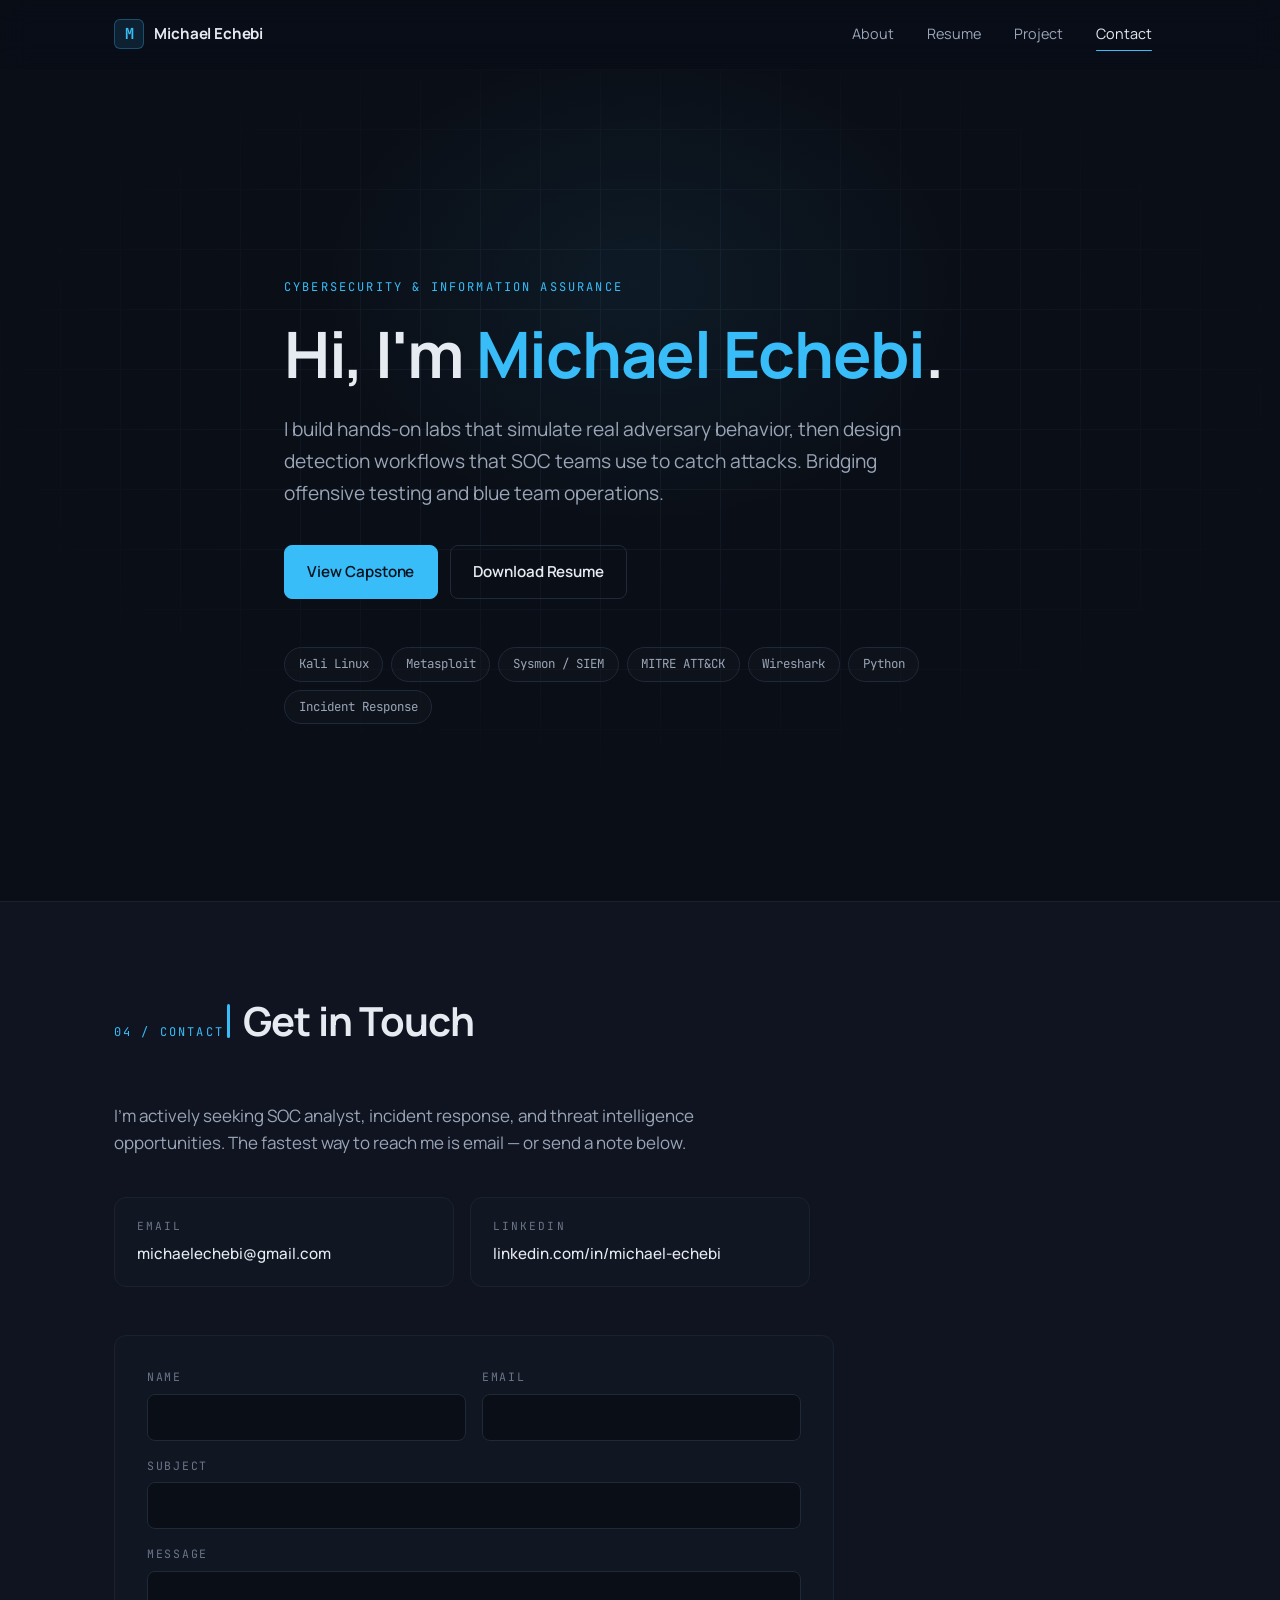
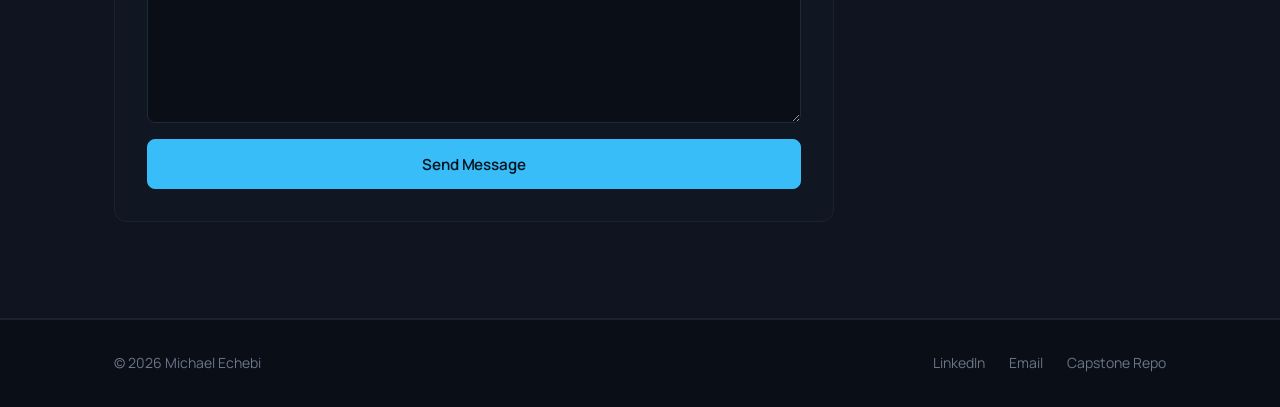
==== index.html @ 51f9f0ce "Update index.html" ====
<!DOCTYPE html>
<html lang="en">
<head>
  <meta charset="UTF-8" />
  <meta name="viewport" content="width=device-width, initial-scale=1.0" />
  <meta name="description" content="Michael Echebi — Cybersecurity & Information Assurance student focused on threat detection, digital forensics, and incident response." />
  <meta name="author" content="Michael Echebi" />
  <title>Michael Echebi — Cybersecurity & Information Assurance</title>

  <link rel="preconnect" href="https://fonts.googleapis.com" />
  <link rel="preconnect" href="https://fonts.gstatic.com" crossorigin />
  <link href="https://fonts.googleapis.com/css2?family=Manrope:wght@300;400;500;600;700;800&family=JetBrains+Mono:wght@400;500&display=swap" rel="stylesheet" />

  <link rel="stylesheet" href="css/styles.css" />
  <link rel="icon" type="image/svg+xml" href="data:image/svg+xml,%3Csvg xmlns='http://www.w3.org/2000/svg' viewBox='0 0 100 100'%3E%3Crect width='100' height='100' rx='20' fill='%230b0f17'/%3E%3Ctext x='50' y='66' font-family='monospace' font-size='44' font-weight='700' text-anchor='middle' fill='%2338bdf8'%3EM%3C/text%3E%3C/svg%3E" />
</head>
<body>

  <header class="nav" id="nav">
    <div class="container nav__inner">
      <a href="#hero" class="nav__brand">
        <span class="nav__brand-mark">M</span>
        <span class="nav__brand-text">Michael Echebi</span>
      </a>
      <nav class="nav__links" aria-label="Primary">
        <a href="#about">About</a>
        <a href="#resume">Resume</a>
        <a href="#projects">Project</a>
        <a href="#contact">Contact</a>
      </nav>
      <button class="nav__toggle" aria-label="Toggle navigation" aria-expanded="false">
        <span></span><span></span><span></span>
      </button>
    </div>
  </header>

  <main>

    <section id="hero" class="hero">
      <div class="container hero__inner">
        <p class="eyebrow">Cybersecurity &amp; Information Assurance</p>
        <h1 class="hero__title">Hi, I'm <span class="accent">Michael Echebi</span>.</h1>
        <p class="hero__tagline">
          I build hands-on labs that simulate real adversary behavior, then design detection workflows 
          that SOC teams use to catch attacks. Bridging offensive testing and blue team operations.
        </p>
        <div class="hero__cta">
          <a href="#projects" class="btn btn--primary">View Capstone</a>
          <a href="assets/Michael_Echebi_Resume.pdf" class="btn btn--ghost" download>
            Download Resume
          </a>
        </div>

        <ul class="hero__chips" aria-label="Core skills">
          <li>Kali Linux</li>
          <li>Metasploit</li>
          <li>Sysmon / SIEM</li>
          <li>MITRE ATT&amp;CK</li>
          <li>Wireshark</li>
          <li>Python</li>
          <li>Incident Response</li>
        </ul>
      </div>
    </section>

    <!-- ALL OTHER SECTIONS ABOVE CONTACT ARE UNCHANGED -->

    <section id="contact" class="section section--alt">
      <div class="container">
        <div class="section__heading">
          <span class="section__label">04 / Contact</span>
          <h2>Get in Touch</h2>
        </div>

        <p class="contact__lede">
          I'm actively seeking SOC analyst, incident response, and threat intelligence opportunities.
          The fastest way to reach me is email — or send a note below.
        </p>

        <div class="contact__channels">
          <a class="contact-card" href="mailto:michaelechebi@gmail.com">
            <span class="contact-card__label">Email</span>
            <span class="contact-card__value">michaelechebi@gmail.com</span>
          </a>
          <a class="contact-card" href="https://www.linkedin.com/in/michael-echebi/" target="_blank" rel="noopener">
            <span class="contact-card__label">LinkedIn</span>
            <span class="contact-card__value">linkedin.com/in/michael-echebi</span>
          </a>
        </div>

        <form
          class="contact-form"
          name="contact"
          method="POST"
          data-netlify="true"
          netlify-honeypot="bot-field"
          action="/?submitted=true"
          onsubmit="return handleFormSubmit(event)"
        >
          <input type="hidden" name="form-name" value="contact" />
          <p class="hidden">
            <label>Don't fill this out: <input name="bot-field" /></label>
          </p>

          <div class="contact-form__row">
            <label>
              <span>Name</span>
              <input type="text" name="name" required autocomplete="name" />
            </label>
            <label>
              <span>Email</span>
              <input type="email" name="email" required autocomplete="email" />
            </label>
          </div>
          <label>
            <span>Subject</span>
            <input type="text" name="subject" required />
          </label>
          <label>
            <span>Message</span>
            <textarea name="message" rows="6" required></textarea>
          </label>
          <button type="submit" class="btn btn--primary btn--full">Send Message</button>
          <p class="contact-form__note" id="form-status" hidden>
            Thanks — your message was sent. I'll get back to you shortly.
          </p>
        </form>
      </div>
    </section>

  </main>

  <footer class="footer">
    <div class="container footer__inner">
      <span>© <span id="year"></span> Michael Echebi</span>
      <span class="footer__links">
        <a href="https://www.linkedin.com/in/michael-echebi/" target="_blank" rel="noopener">LinkedIn</a>
        <a href="mailto:michaelechebi@gmail.com">Email</a>
        <a href="https://github.com/mechebi0/kali-windows-attack-simulation" target="_blank" rel="noopener">Capstone Repo</a>
      </span>
    </div>
  </footer>

  <script src="js/main.js"></script>
</body>
</html>
---- css/styles.css ----
/* ====================================================
   Michael Echebi — Portfolio
   Clean, minimalist, cyber-blue accent
   ==================================================== */

/* ----- Reset & tokens ----- */
*,
*::before,
*::after { box-sizing: border-box; }

:root {
  /* color palette */
  --bg:           #0a0e16;
  --bg-elev:     #111623;
  --bg-soft:     #0f1420;
  --line:        #1f2937;
  --line-soft:   #1a2231;

  --text:        #e6ebf2;
  --text-muted:  #9aa6b8;
  --text-faint:  #6b7689;

  --accent:      #38bdf8;
  --accent-soft: rgba(56, 189, 248, 0.12);
  --accent-line: rgba(56, 189, 248, 0.3);

  /* type */
  --font-sans: 'Manrope', system-ui, -apple-system, sans-serif;
  --font-mono: 'JetBrains Mono', ui-monospace, monospace;

  /* sizing */
  --container: 1100px;
  --radius:    12px;
  --radius-sm: 8px;

  /* timing */
  --ease: cubic-bezier(0.22, 0.61, 0.36, 1);
}

html { scroll-behavior: smooth; -webkit-text-size-adjust: 100%; }
html, body { margin: 0; padding: 0; }

body {
  font-family: var(--font-sans);
  background: var(--bg);
  color: var(--text);
  line-height: 1.6;
  -webkit-font-smoothing: antialiased;
  font-feature-settings: "ss01", "cv11";
}

img { max-width: 100%; display: block; }
a { color: inherit; text-decoration: none; }
button { font-family: inherit; cursor: pointer; }

.container {
  width: 100%;
  max-width: var(--container);
  margin: 0 auto;
  padding: 0 1.5rem;
}

/* ----- Typography ----- */
h1, h2, h3, h4 {
  font-weight: 700;
  letter-spacing: -0.02em;
  line-height: 1.15;
  margin: 0;
}
h1 { font-size: clamp(2.5rem, 6vw, 4rem); }
h2 { font-size: clamp(1.85rem, 3.5vw, 2.5rem); }
h3 { font-size: 1.25rem; }
h4 { font-size: 1.0625rem; letter-spacing: -0.01em; }

p { margin: 0 0 1rem; }
strong { color: var(--text); font-weight: 600; }
.muted { color: var(--text-muted); font-weight: 400; }
.accent { color: var(--accent); }
code {
  font-family: var(--font-mono);
  font-size: 0.875em;
  background: var(--bg-elev);
  border: 1px solid var(--line-soft);
  padding: 0.1em 0.4em;
  border-radius: 4px;
  color: var(--accent);
}

.eyebrow {
  font-family: var(--font-mono);
  font-size: 0.75rem;
  letter-spacing: 0.18em;
  text-transform: uppercase;
  color: var(--accent);
  margin: 0 0 1.25rem;
}

/* ----- Buttons ----- */
.btn {
  display: inline-flex;
  align-items: center;
  justify-content: center;
  gap: 0.5rem;
  padding: 0.85rem 1.4rem;
  border-radius: var(--radius-sm);
  font-weight: 600;
  font-size: 0.95rem;
  letter-spacing: -0.005em;
  border: 1px solid transparent;
  transition: all 0.18s var(--ease);
  white-space: nowrap;
}
.btn--primary {
  background: var(--accent);
  color: #04131e;
  border-color: var(--accent);
}
.btn--primary:hover {
  background: #7dd3fc;
  border-color: #7dd3fc;
  transform: translateY(-1px);
}
.btn--ghost {
  background: transparent;
  color: var(--text);
  border-color: var(--line);
}
.btn--ghost:hover {
  border-color: var(--accent);
  color: var(--accent);
}
.btn--full { width: 100%; }

/* ====================================================
   NAV
   ==================================================== */
.nav {
  position: sticky;
  top: 0;
  z-index: 100;
  background: rgba(10, 14, 22, 0.78);
  backdrop-filter: saturate(180%) blur(14px);
  -webkit-backdrop-filter: saturate(180%) blur(14px);
  border-bottom: 1px solid transparent;
  transition: border-color 0.25s var(--ease), background 0.25s var(--ease);
}
.nav.is-scrolled {
  border-bottom-color: var(--line-soft);
  background: rgba(10, 14, 22, 0.92);
}
.nav__inner {
  display: flex;
  align-items: center;
  justify-content: space-between;
  height: 68px;
}
.nav__brand {
  display: flex;
  align-items: center;
  gap: 0.65rem;
  font-weight: 700;
  letter-spacing: -0.01em;
}
.nav__brand-mark {
  display: inline-grid;
  place-items: center;
  width: 30px;
  height: 30px;
  border-radius: 6px;
  background: var(--accent-soft);
  color: var(--accent);
  font-family: var(--font-mono);
  font-weight: 700;
  font-size: 0.95rem;
  border: 1px solid var(--accent-line);
}
.nav__brand-text { font-size: 0.95rem; }

.nav__links {
  display: flex;
  align-items: center;
  gap: 0.25rem;
}
.nav__links a {
  position: relative;
  padding: 0.6rem 0.9rem;
  font-size: 0.9rem;
  color: var(--text-muted);
  transition: color 0.18s var(--ease);
}
.nav__links a:hover,
.nav__links a.is-active { color: var(--text); }
.nav__links a.is-active::after {
  content: '';
  position: absolute;
  left: 0.9rem;
  right: 0.9rem;
  bottom: 4px;
  height: 1.5px;
  background: var(--accent);
  border-radius: 2px;
}

.nav__toggle {
  display: none;
  background: transparent;
  border: 1px solid var(--line);
  border-radius: 6px;
  width: 38px;
  height: 38px;
  padding: 0;
  position: relative;
}
.nav__toggle span {
  position: absolute;
  left: 9px;
  right: 9px;
  height: 1.5px;
  background: var(--text);
  transition: transform 0.2s var(--ease), opacity 0.2s var(--ease);
}
.nav__toggle span:nth-child(1) { top: 12px; }
.nav__toggle span:nth-child(2) { top: 18px; }
.nav__toggle span:nth-child(3) { top: 24px; }
.nav__toggle[aria-expanded="true"] span:nth-child(1) { transform: translateY(6px) rotate(45deg); }
.nav__toggle[aria-expanded="true"] span:nth-child(2) { opacity: 0; }
.nav__toggle[aria-expanded="true"] span:nth-child(3) { transform: translateY(-6px) rotate(-45deg); }

/* ====================================================
   HERO
   ==================================================== */
.hero {
  position: relative;
  min-height: calc(100vh - 68px);
  display: flex;
  align-items: center;
  padding: 6rem 0 4rem;
  overflow: hidden;
}
.hero::before {
  /* subtle grid texture */
  content: '';
  position: absolute;
  inset: 0;
  background-image:
    linear-gradient(to right, var(--line-soft) 1px, transparent 1px),
    linear-gradient(to bottom, var(--line-soft) 1px, transparent 1px);
  background-size: 60px 60px;
  mask-image: radial-gradient(ellipse 70% 60% at 50% 40%, black 30%, transparent 80%);
  -webkit-mask-image: radial-gradient(ellipse 70% 60% at 50% 40%, black 30%, transparent 80%);
  opacity: 0.5;
  pointer-events: none;
}
.hero::after {
  /* soft glow */
  content: '';
  position: absolute;
  top: -10%;
  left: 50%;
  transform: translateX(-50%);
  width: 800px;
  height: 600px;
  background: radial-gradient(ellipse at center, var(--accent-soft) 0%, transparent 60%);
  pointer-events: none;
  opacity: 0.6;
}
.hero__inner {
  position: relative;
  z-index: 1;
  max-width: 760px;
}
.hero__title {
  margin-bottom: 1.5rem;
}
.hero__tagline {
  font-size: clamp(1.05rem, 1.8vw, 1.2rem);
  color: var(--text-muted);
  max-width: 620px;
  margin-bottom: 2.25rem;
  line-height: 1.65;
}
.hero__tagline strong { color: var(--text); }
.hero__cta {
  display: flex;
  flex-wrap: wrap;
  gap: 0.75rem;
  margin-bottom: 3rem;
}
.hero__chips {
  list-style: none;
  padding: 0;
  margin: 0;
  display: flex;
  flex-wrap: wrap;
  gap: 0.5rem;
}
.hero__chips li {
  font-family: var(--font-mono);
  font-size: 0.78rem;
  padding: 0.4rem 0.85rem;
  border: 1px solid var(--line);
  border-radius: 999px;
  color: var(--text-muted);
  background: rgba(255, 255, 255, 0.015);
  transition: all 0.18s var(--ease);
}
.hero__chips li:hover {
  border-color: var(--accent-line);
  color: var(--accent);
  background: var(--accent-soft);
}

/* ====================================================
   SECTIONS
   ==================================================== */
.section {
  padding: 6rem 0;
  scroll-margin-top: 80px;
}
.section--alt {
  background: var(--bg-soft);
  border-top: 1px solid var(--line-soft);
  border-bottom: 1px solid var(--line-soft);
}
.section__heading {
  margin-bottom: 3rem;
  max-width: 720px;
}
.section__label {
  display: inline-block;
  font-family: var(--font-mono);
  font-size: 0.75rem;
  letter-spacing: 0.18em;
  text-transform: uppercase;
  color: var(--accent);
  margin-bottom: 0.75rem;
}
.section__heading h2 {
  position: relative;
  display: inline-block;
  padding-left: 1rem;
}
.section__heading h2::before {
  content: '';
  position: absolute;
  left: 0;
  top: 6px;
  bottom: 6px;
  width: 3px;
  background: var(--accent);
  border-radius: 2px;
}
.subhead {
  font-family: var(--font-mono);
  font-size: 0.78rem;
  letter-spacing: 0.18em;
  text-transform: uppercase;
  color: var(--text-faint);
  margin: 0 0 1rem;
  font-weight: 500;
}

/* ====================================================
   ABOUT
   ==================================================== */
.about {
  display: grid;
  grid-template-columns: 280px 1fr;
  gap: 3rem;
  margin-bottom: 4rem;
}
.about__photo {
  text-align: center;
}
.about__photo img {
  width: 240px;
  height: 240px;
  object-fit: cover;
  object-position: center 25%;
  border-radius: 50%;
  border: 2px solid var(--accent-line);
  box-shadow: 0 0 0 6px rgba(56, 189, 248, 0.06),
              0 30px 60px -20px rgba(0, 0, 0, 0.6);
  margin: 0 auto 1.25rem;
}
.about__photo-name strong {
  display: block;
  font-size: 1.0625rem;
  margin-bottom: 0.15rem;
}
.about__photo-name span {
  color: var(--accent);
  font-size: 0.85rem;
  font-family: var(--font-mono);
}

.about__body p { font-size: 1.0625rem; line-height: 1.7; color: var(--text-muted); }
.about__body p strong { color: var(--text); }
.about__meta {
  margin-top: 2rem;
  display: grid;
  grid-template-columns: repeat(3, 1fr);
  gap: 1rem;
  padding: 1.25rem;
  border: 1px solid var(--line-soft);
  border-radius: var(--radius);
  background: var(--bg-elev);
}
.about__meta-label {
  display: block;
  font-family: var(--font-mono);
  font-size: 0.7rem;
  letter-spacing: 0.15em;
  text-transform: uppercase;
  color: var(--text-faint);
  margin-bottom: 0.3rem;
}
.about__meta-value {
  font-size: 0.9rem;
  color: var(--text);
  font-weight: 500;
  display: inline-flex;
  align-items: center;
  gap: 0.4rem;
}
.dot {
  display: inline-block;
  width: 7px;
  height: 7px;
  border-radius: 50%;
  background: #4ade80;
  box-shadow: 0 0 8px #4ade80;
}

/* ----- Skills grid ----- */
.skills { margin-bottom: 4rem; }
.skills__title {
  font-family: var(--font-mono);
  font-size: 0.78rem;
  letter-spacing: 0.18em;
  text-transform: uppercase;
  color: var(--text-faint);
  margin-bottom: 1.25rem;
  font-weight: 500;
}
.skills__grid {
  display: grid;
  grid-template-columns: repeat(2, 1fr);
  gap: 1rem;
}
.skill {
  padding: 1.5rem;
  border: 1px solid var(--line-soft);
  border-radius: var(--radius);
  background: var(--bg-elev);
  transition: border-color 0.2s var(--ease), transform 0.2s var(--ease);
}
.skill:hover {
  border-color: var(--accent-line);
  transform: translateY(-2px);
}
.skill h4 {
  margin-bottom: 0.5rem;
  color: var(--accent);
}
.skill p {
  margin: 0;
  font-size: 0.95rem;
  color: var(--text-muted);
}

/* ----- Two col layout for ed/exp ----- */
.two-col {
  display: grid;
  grid-template-columns: 1fr 1.2fr;
  gap: 3rem;
  margin-bottom: 4rem;
}
.two-col:last-child { margin-bottom: 0; }

/* ----- Cards ----- */
.card {
  padding: 1.4rem 1.5rem;
  border: 1px solid var(--line-soft);
  border-radius: var(--radius);
  background: var(--bg-elev);
  margin-bottom: 1rem;
}
.card:last-child { margin-bottom: 0; }
.card--accent {
  border-left: 3px solid var(--accent);
}
.card__row {
  display: flex;
  justify-content: space-between;
  align-items: baseline;
  gap: 1rem;
  flex-wrap: wrap;
  margin-bottom: 0.25rem;
}
.card__row strong {
  font-size: 1.0625rem;
}
.card__row .muted {
  font-family: var(--font-mono);
  font-size: 0.8rem;
}
.card__sub {
  margin: 0 0 0.75rem;
  color: var(--accent);
  font-size: 0.9rem;
  font-weight: 500;
}
.card__detail {
  font-size: 0.92rem;
  margin: 0;
  color: var(--text-muted);
}
.card__list {
  margin: 0.5rem 0 0;
  padding-left: 1.1rem;
  color: var(--text-muted);
  font-size: 0.92rem;
}
.card__list li { margin-bottom: 0.35rem; }
.card__list li:last-child { margin-bottom: 0; }

/* ====================================================
   RESUME
   ==================================================== */
.resume__actions {
  display: flex;
  justify-content: space-between;
  align-items: center;
  flex-wrap: wrap;
  gap: 1rem;
  margin-bottom: 1.5rem;
}
.resume__actions p {
  margin: 0;
  color: var(--text-muted);
  max-width: 420px;
}
.resume__buttons {
  display: flex;
  gap: 0.6rem;
  flex-wrap: wrap;
}
.resume__viewer {
  border: 1px solid var(--line-soft);
  border-radius: var(--radius);
  overflow: hidden;
  background: #1f2937;
  position: relative;
  height: 920px;
  max-height: 80vh;
}
.resume__viewer iframe {
  width: 100%;
  height: 100%;
  border: 0;
  display: block;
  background: #525659; /* matches typical PDF viewer chrome */
}
.resume__fallback {
  padding: 3rem 2rem;
  text-align: center;
  background: var(--bg-elev);
}
.resume__fallback p {
  color: var(--text-muted);
  margin-bottom: 1rem;
}
.resume__hint {
  margin: 0.85rem 0 0;
  font-size: 0.85rem;
  color: var(--text-faint);
}

/* ====================================================
   PROJECT
   ==================================================== */
.project {
  border: 1px solid var(--line-soft);
  border-radius: var(--radius);
  background: var(--bg-elev);
  padding: clamp(1.5rem, 3vw, 2.5rem);
  position: relative;
  overflow: hidden;
}
.project::before {
  content: '';
  position: absolute;
  top: 0;
  left: 0;
  right: 0;
  height: 1px;
  background: linear-gradient(90deg, transparent, var(--accent-line), transparent);
}
.project__header { margin-bottom: 2rem; }
.project__tag-row {
  display: flex;
  align-items: center;
  gap: 0.75rem;
  margin-bottom: 1rem;
}
.tag {
  display: inline-block;
  font-family: var(--font-mono);
  font-size: 0.72rem;
  letter-spacing: 0.1em;
  text-transform: uppercase;
  padding: 0.35rem 0.7rem;
  border: 1px solid var(--accent-line);
  color: var(--accent);
  border-radius: 4px;
}
.tag--filled {
  background: var(--accent-soft);
}
.project__title {
  font-size: clamp(1.5rem, 2.6vw, 1.875rem);
  margin-bottom: 1rem;
  letter-spacing: -0.025em;
}
.project__lede {
  font-size: 1.0625rem;
  color: var(--text-muted);
  margin: 0;
  max-width: 760px;
  line-height: 1.65;
}
.project__lede strong { color: var(--text); }

.project__stats {
  display: grid;
  grid-template-columns: repeat(3, 1fr);
  gap: 1rem;
  margin: 2rem 0 2.5rem;
}
.stat {
  text-align: center;
  padding: 1.5rem 1rem;
  background: var(--bg-soft);
  border: 1px solid var(--line-soft);
  border-radius: var(--radius-sm);
}
.stat__num {
  font-size: 2.25rem;
  font-weight: 700;
  color: var(--accent);
  letter-spacing: -0.04em;
  line-height: 1;
  margin-bottom: 0.4rem;
}
.stat__lbl {
  font-family: var(--font-mono);
  font-size: 0.72rem;
  letter-spacing: 0.1em;
  text-transform: uppercase;
  color: var(--text-faint);
}

.project__grid {
  display: grid;
  grid-template-columns: 1fr 1fr;
  gap: 2rem;
  margin-bottom: 2.5rem;
}
.project__block h4 {
  color: var(--accent);
  margin-bottom: 1rem;
  font-family: var(--font-mono);
  font-size: 0.85rem;
  letter-spacing: 0.05em;
  text-transform: uppercase;
}
.project__block ul {
  margin: 0;
  padding-left: 1.1rem;
  color: var(--text-muted);
  font-size: 0.95rem;
  line-height: 1.65;
}
.project__block li { margin-bottom: 0.6rem; }
.project__block li:last-child { margin-bottom: 0; }

.project__section { margin-bottom: 2rem; }
.project__section h4 {
  color: var(--text);
  margin-bottom: 1rem;
  font-family: var(--font-mono);
  font-size: 0.85rem;
  letter-spacing: 0.05em;
  text-transform: uppercase;
}

.tech-grid {
  display: grid;
  grid-template-columns: repeat(auto-fill, minmax(200px, 1fr));
  gap: 0.75rem;
}
.tech {
  padding: 0.85rem 1rem;
  border: 1px solid var(--line-soft);
  border-radius: var(--radius-sm);
  background: var(--bg-soft);
  display: flex;
  align-items: baseline;
  gap: 0.65rem;
  transition: all 0.18s var(--ease);
}
.tech:hover {
  border-color: var(--accent-line);
  transform: translateY(-1px);
}
.tech__id {
  font-family: var(--font-mono);
  font-size: 0.85rem;
  font-weight: 600;
  color: var(--accent);
  flex-shrink: 0;
}
.tech__name {
  font-size: 0.85rem;
  color: var(--text-muted);
}

.chip-list {
  list-style: none;
  margin: 0;
  padding: 0;
  display: flex;
  flex-wrap: wrap;
  gap: 0.5rem;
}
.chip-list li {
  font-family: var(--font-mono);
  font-size: 0.78rem;
  padding: 0.4rem 0.85rem;
  border: 1px solid var(--line);
  border-radius: 999px;
  color: var(--text-muted);
  background: var(--bg-soft);
}

.project__outcome {
  padding-top: 1.5rem;
  border-top: 1px solid var(--line-soft);
}
.project__outcome h4 {
  color: var(--text);
  margin-bottom: 0.75rem;
  font-family: var(--font-mono);
  font-size: 0.85rem;
  letter-spacing: 0.05em;
  text-transform: uppercase;
}
.project__outcome p {
  color: var(--text-muted);
  margin: 0;
  font-size: 0.98rem;
  line-height: 1.7;
}
.project__outcome em {
  color: var(--text);
  font-style: italic;
}

/* ====================================================
   CONTACT
   ==================================================== */
.contact__lede {
  font-size: 1.0625rem;
  color: var(--text-muted);
  max-width: 600px;
  margin-bottom: 2.5rem;
}
.contact__channels {
  display: grid;
  grid-template-columns: repeat(3, 1fr);
  gap: 1rem;
  margin-bottom: 3rem;
}
.contact-card {
  display: flex;
  flex-direction: column;
  gap: 0.4rem;
  padding: 1.25rem 1.4rem;
  border: 1px solid var(--line-soft);
  border-radius: var(--radius);
  background: var(--bg-elev);
  transition: all 0.18s var(--ease);
}
.contact-card:hover {
  border-color: var(--accent-line);
  transform: translateY(-2px);
  background: rgba(56, 189, 248, 0.04);
}
.contact-card__label {
  font-family: var(--font-mono);
  font-size: 0.7rem;
  letter-spacing: 0.18em;
  text-transform: uppercase;
  color: var(--text-faint);
}
.contact-card__value {
  font-size: 0.95rem;
  color: var(--text);
  font-weight: 500;
  word-break: break-word;
}

.contact-form {
  display: flex;
  flex-direction: column;
  gap: 1rem;
  max-width: 720px;
  padding: 2rem;
  border: 1px solid var(--line-soft);
  border-radius: var(--radius);
  background: var(--bg-elev);
}
.contact-form__row {
  display: grid;
  grid-template-columns: 1fr 1fr;
  gap: 1rem;
}
.contact-form label {
  display: flex;
  flex-direction: column;
  gap: 0.45rem;
}
.contact-form span {
  font-family: var(--font-mono);
  font-size: 0.72rem;
  letter-spacing: 0.15em;
  text-transform: uppercase;
  color: var(--text-faint);
}
.contact-form input,
.contact-form textarea {
  font-family: inherit;
  font-size: 0.95rem;
  color: var(--text);
  padding: 0.75rem 0.9rem;
  background: var(--bg);
  border: 1px solid var(--line);
  border-radius: var(--radius-sm);
  transition: border-color 0.18s var(--ease), background 0.18s var(--ease);
  resize: vertical;
}
.contact-form input:focus,
.contact-form textarea:focus {
  outline: none;
  border-color: var(--accent);
  background: rgba(56, 189, 248, 0.03);
}
.hidden { position: absolute; left: -9999px; }
.contact-form__note {
  margin: 0.5rem 0 0;
  padding: 0.85rem 1rem;
  background: var(--accent-soft);
  border: 1px solid var(--accent-line);
  border-radius: var(--radius-sm);
  color: var(--accent);
  font-size: 0.9rem;
}

/* ====================================================
   FOOTER
   ==================================================== */
.footer {
  padding: 2rem 0;
  border-top: 1px solid var(--line-soft);
  color: var(--text-faint);
  font-size: 0.875rem;
}
.footer__inner {
  display: flex;
  justify-content: space-between;
  align-items: center;
  flex-wrap: wrap;
  gap: 1rem;
}
.footer__links {
  display: flex;
  gap: 1.5rem;
}
.footer__links a {
  transition: color 0.18s var(--ease);
}
.footer__links a:hover { color: var(--accent); }

/* ====================================================
   REVEAL ANIMATION
   ==================================================== */
.reveal {
  opacity: 0;
  transform: translateY(16px);
  transition: opacity 0.7s var(--ease), transform 0.7s var(--ease);
}
.reveal.is-visible {
  opacity: 1;
  transform: none;
}
@media (prefers-reduced-motion: reduce) {
  .reveal { opacity: 1; transform: none; transition: none; }
  html { scroll-behavior: auto; }
}

/* ====================================================
   RESPONSIVE
   ==================================================== */
@media (max-width: 880px) {
  .about {
    grid-template-columns: 1fr;
    gap: 2rem;
    text-align: left;
  }
  .about__photo { text-align: center; }
  .about__meta { grid-template-columns: 1fr; }
  .skills__grid { grid-template-columns: 1fr; }
  .two-col { grid-template-columns: 1fr; gap: 2rem; }
  .project__grid { grid-template-columns: 1fr; }
  .project__stats { grid-template-columns: 1fr; }
  .contact__channels { grid-template-columns: 1fr; }
  .contact-form__row { grid-template-columns: 1fr; }
  .resume__viewer { height: 600px; max-height: 70vh; }
}

@media (max-width: 640px) {
  .nav__links {
    position: absolute;
    top: 68px;
    left: 0;
    right: 0;
    flex-direction: column;
    background: var(--bg);
    padding: 1rem 1.5rem 1.5rem;
    border-bottom: 1px solid var(--line-soft);
    align-items: stretch;
    gap: 0;
    transform: translateY(-110%);
    transition: transform 0.25s var(--ease);
  }
  .nav__links.is-open { transform: none; }
  .nav__links a { padding: 0.85rem 0; border-bottom: 1px solid var(--line-soft); }
  .nav__links a:last-child { border-bottom: none; }
  .nav__links a.is-active::after { display: none; }

  .nav__toggle { display: block; }

  .hero { padding: 4rem 0 3rem; min-height: auto; }
  .section { padding: 4rem 0; }
  .project { padding: 1.25rem; }
  .resume__actions { flex-direction: column; align-items: flex-start; }
  .resume__viewer object { height: 480px; }
  .resume__viewer { height: 480px; }
  .footer__inner { justify-content: center; text-align: center; }
}
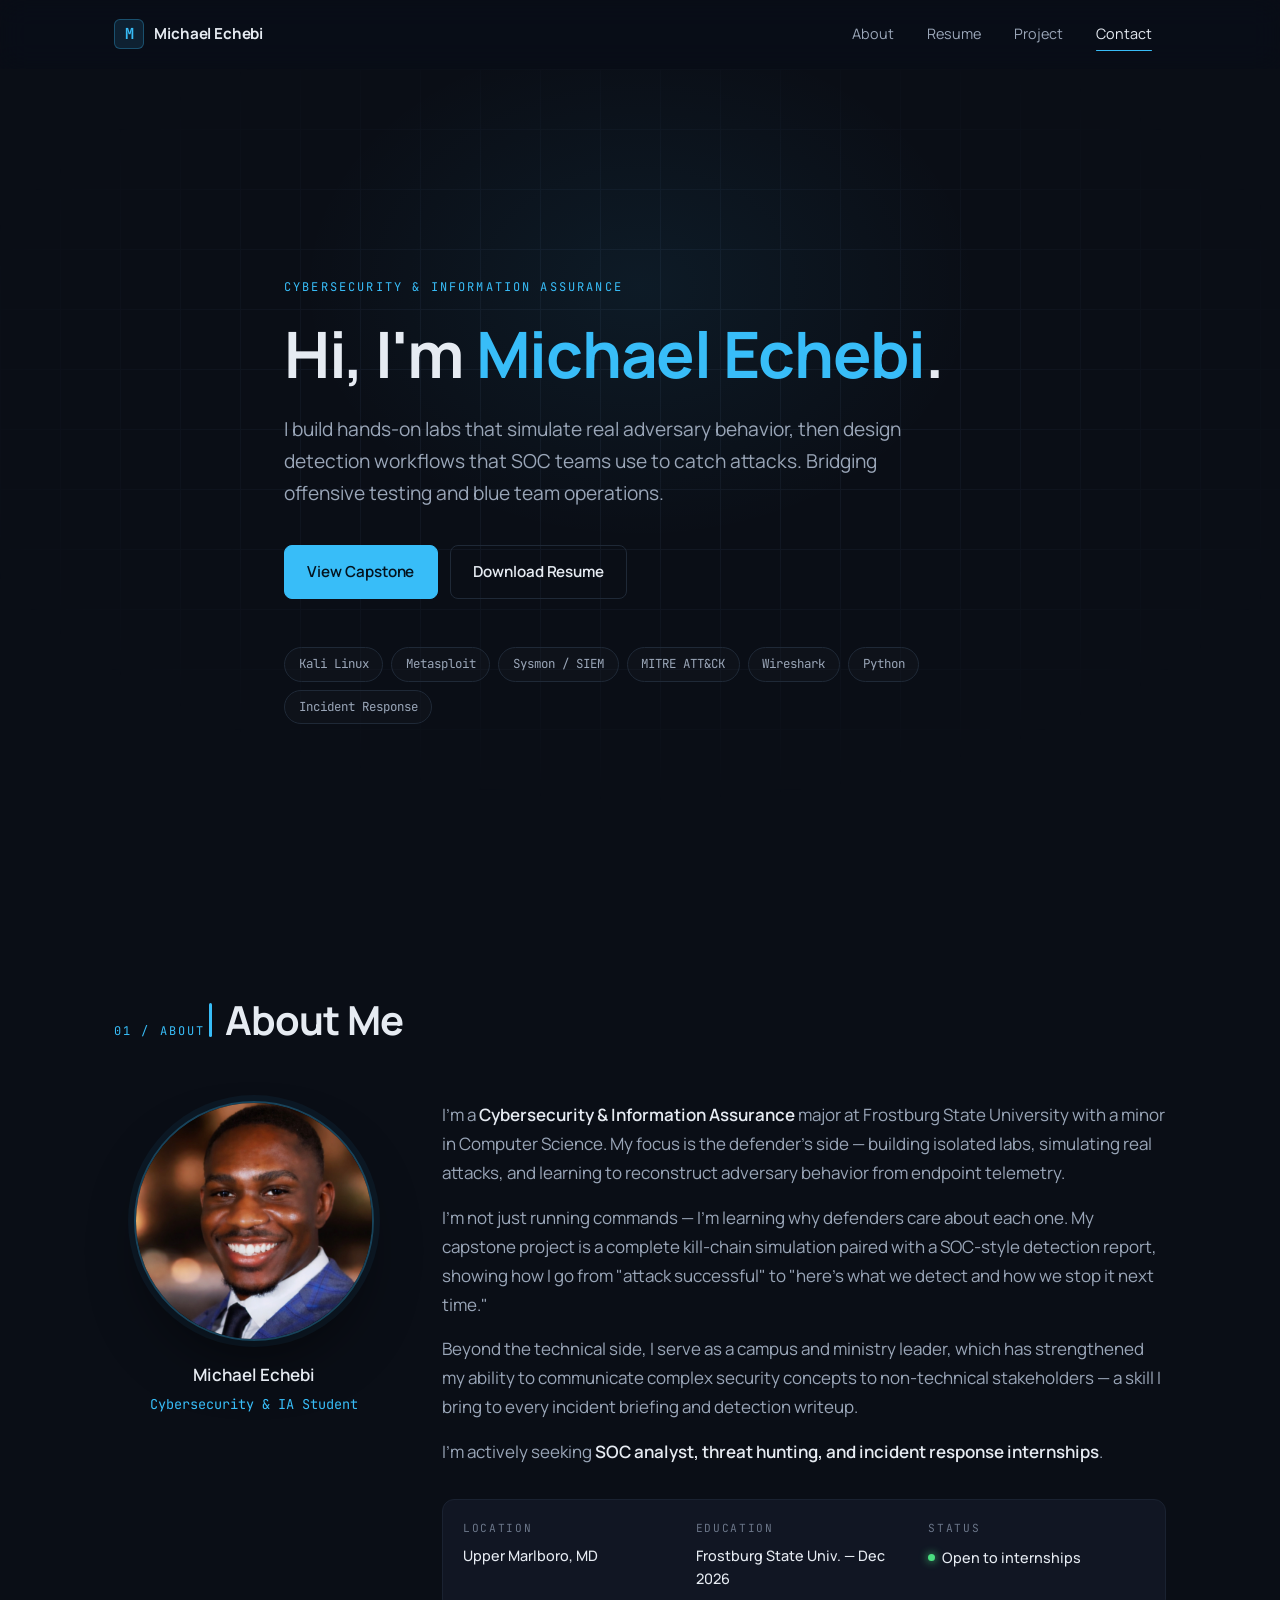
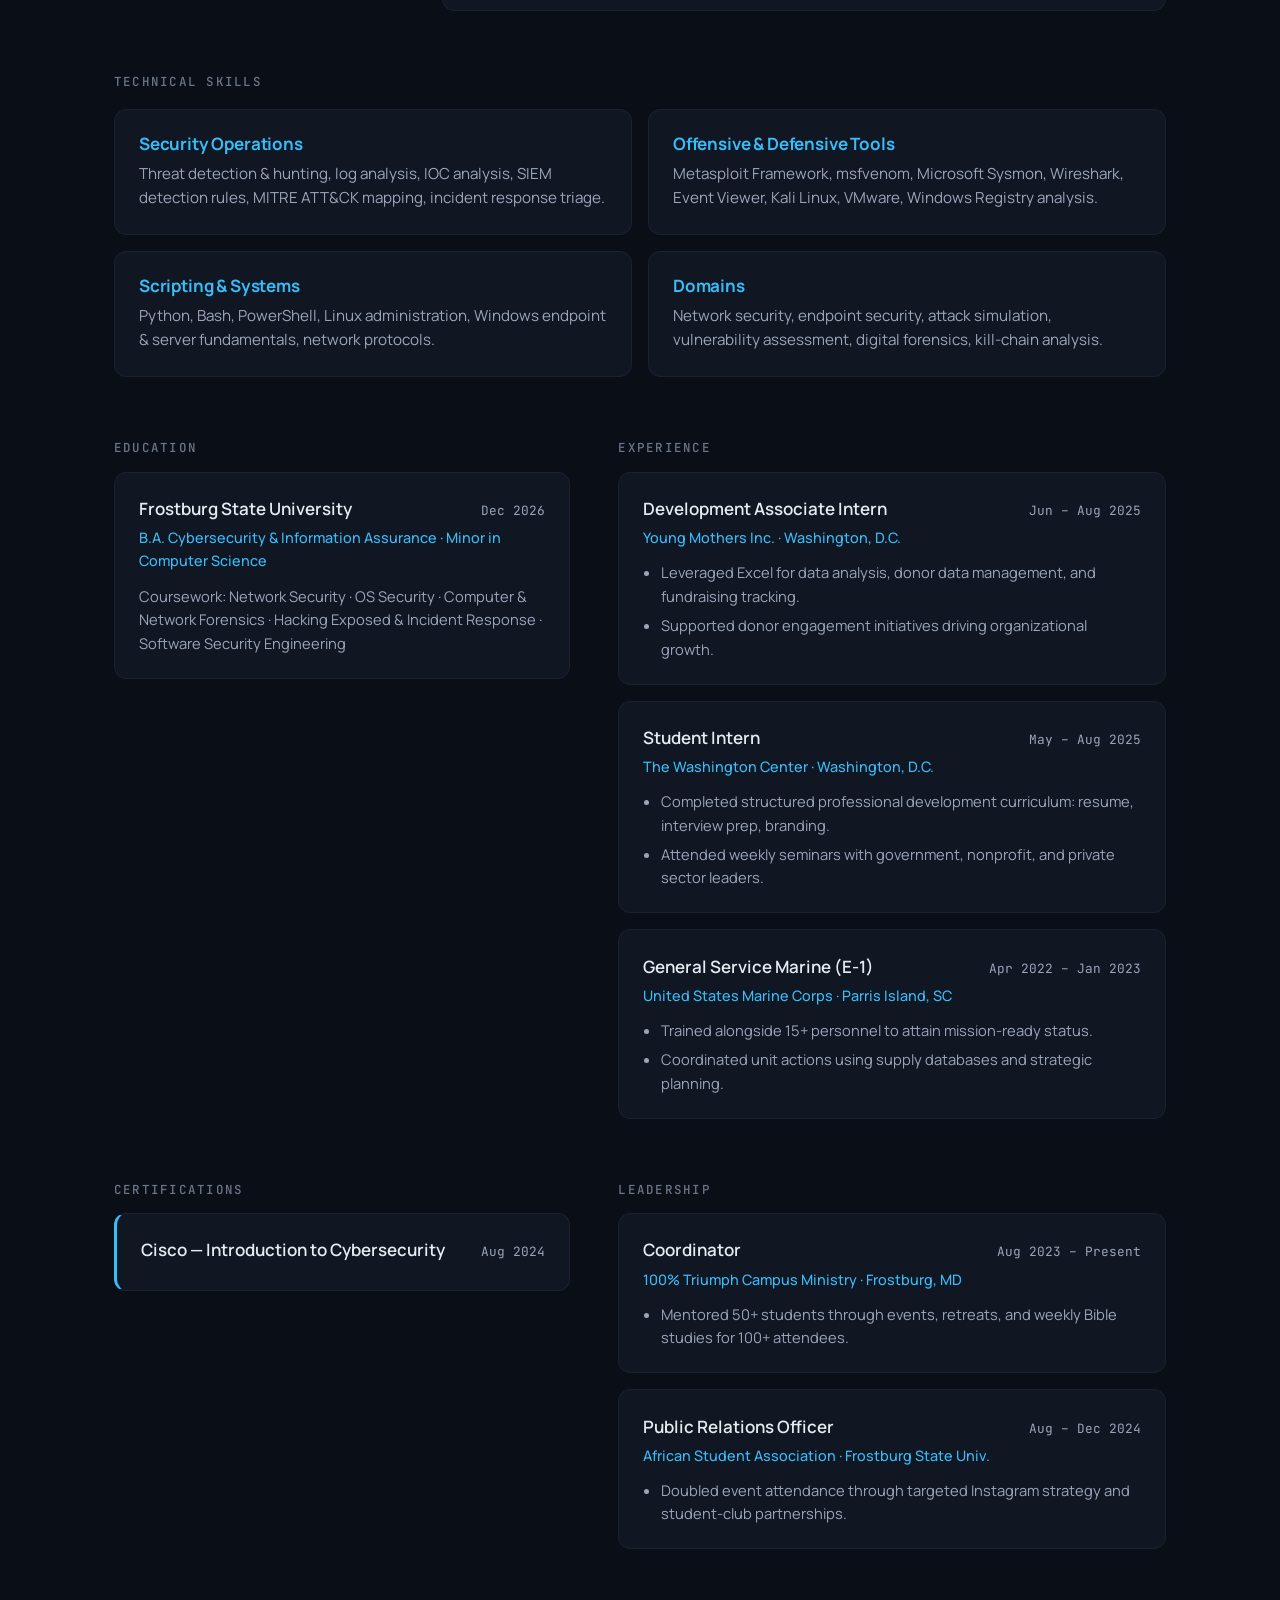
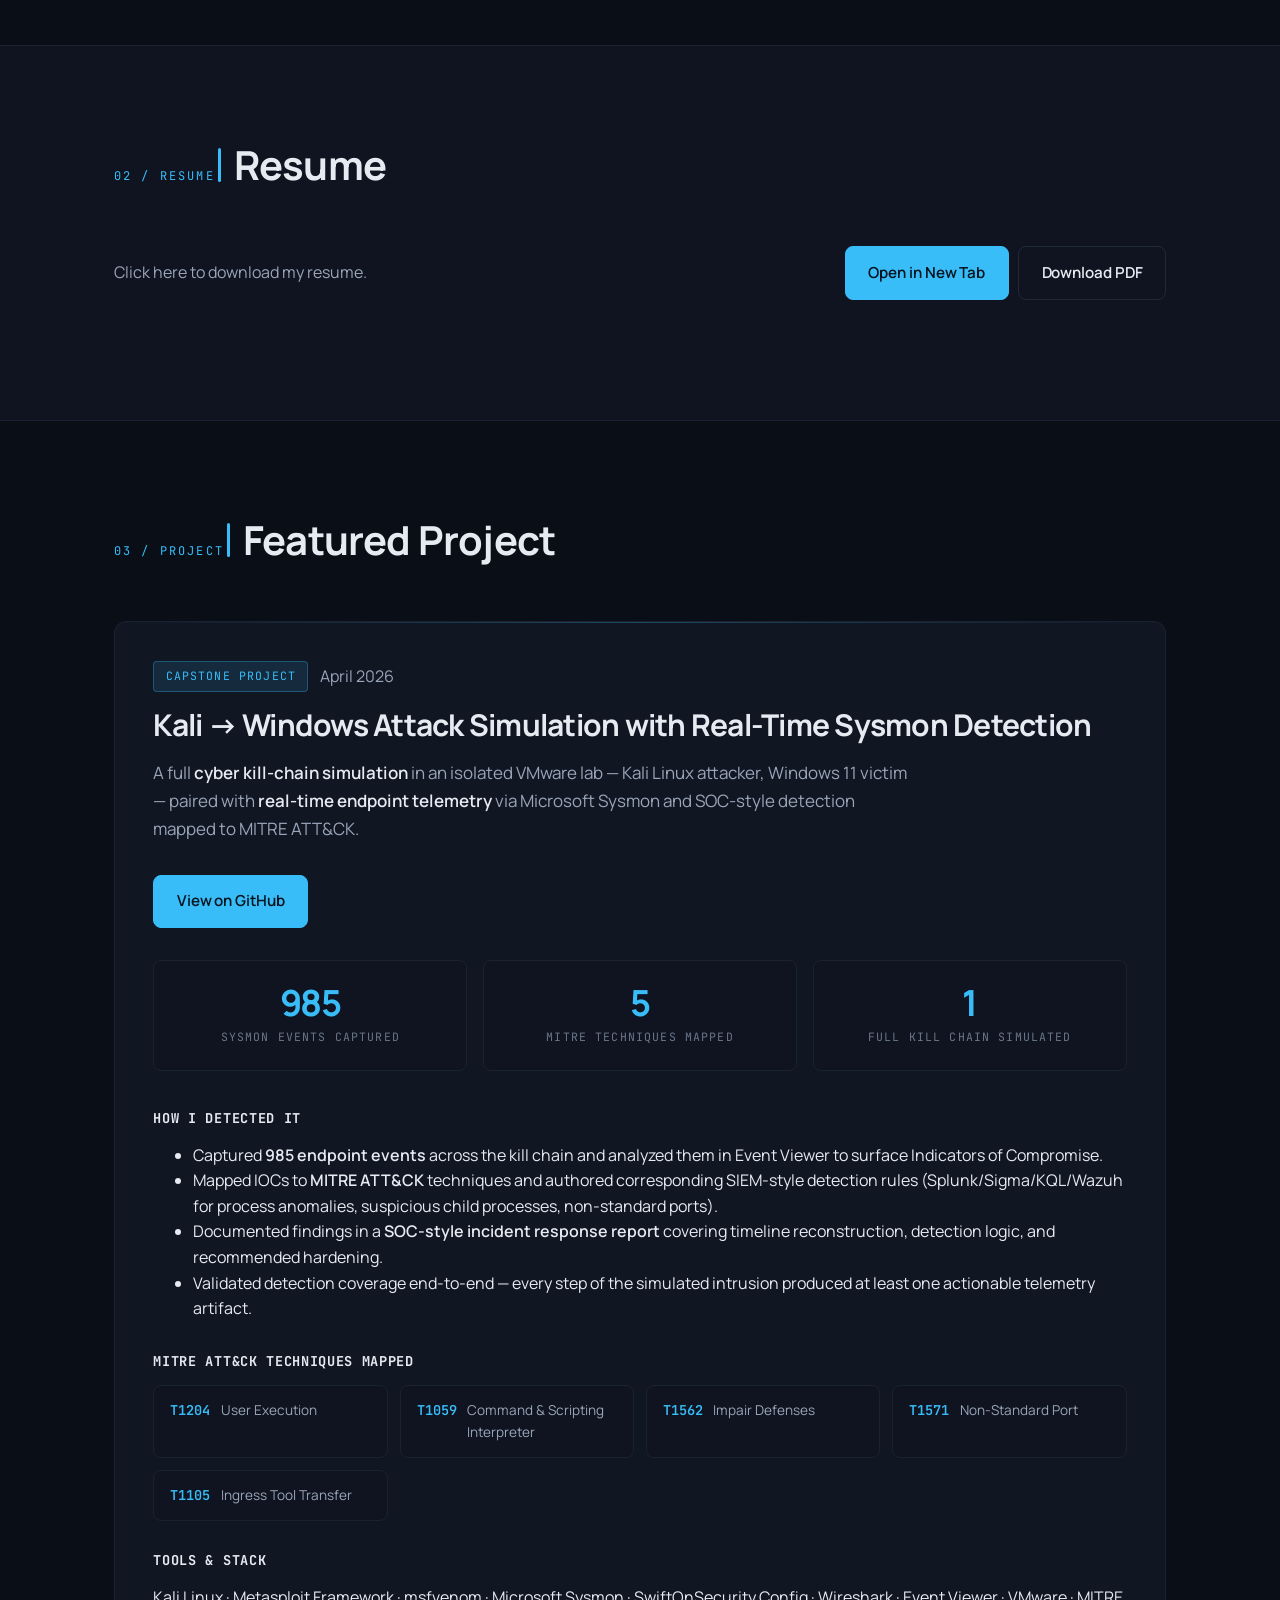
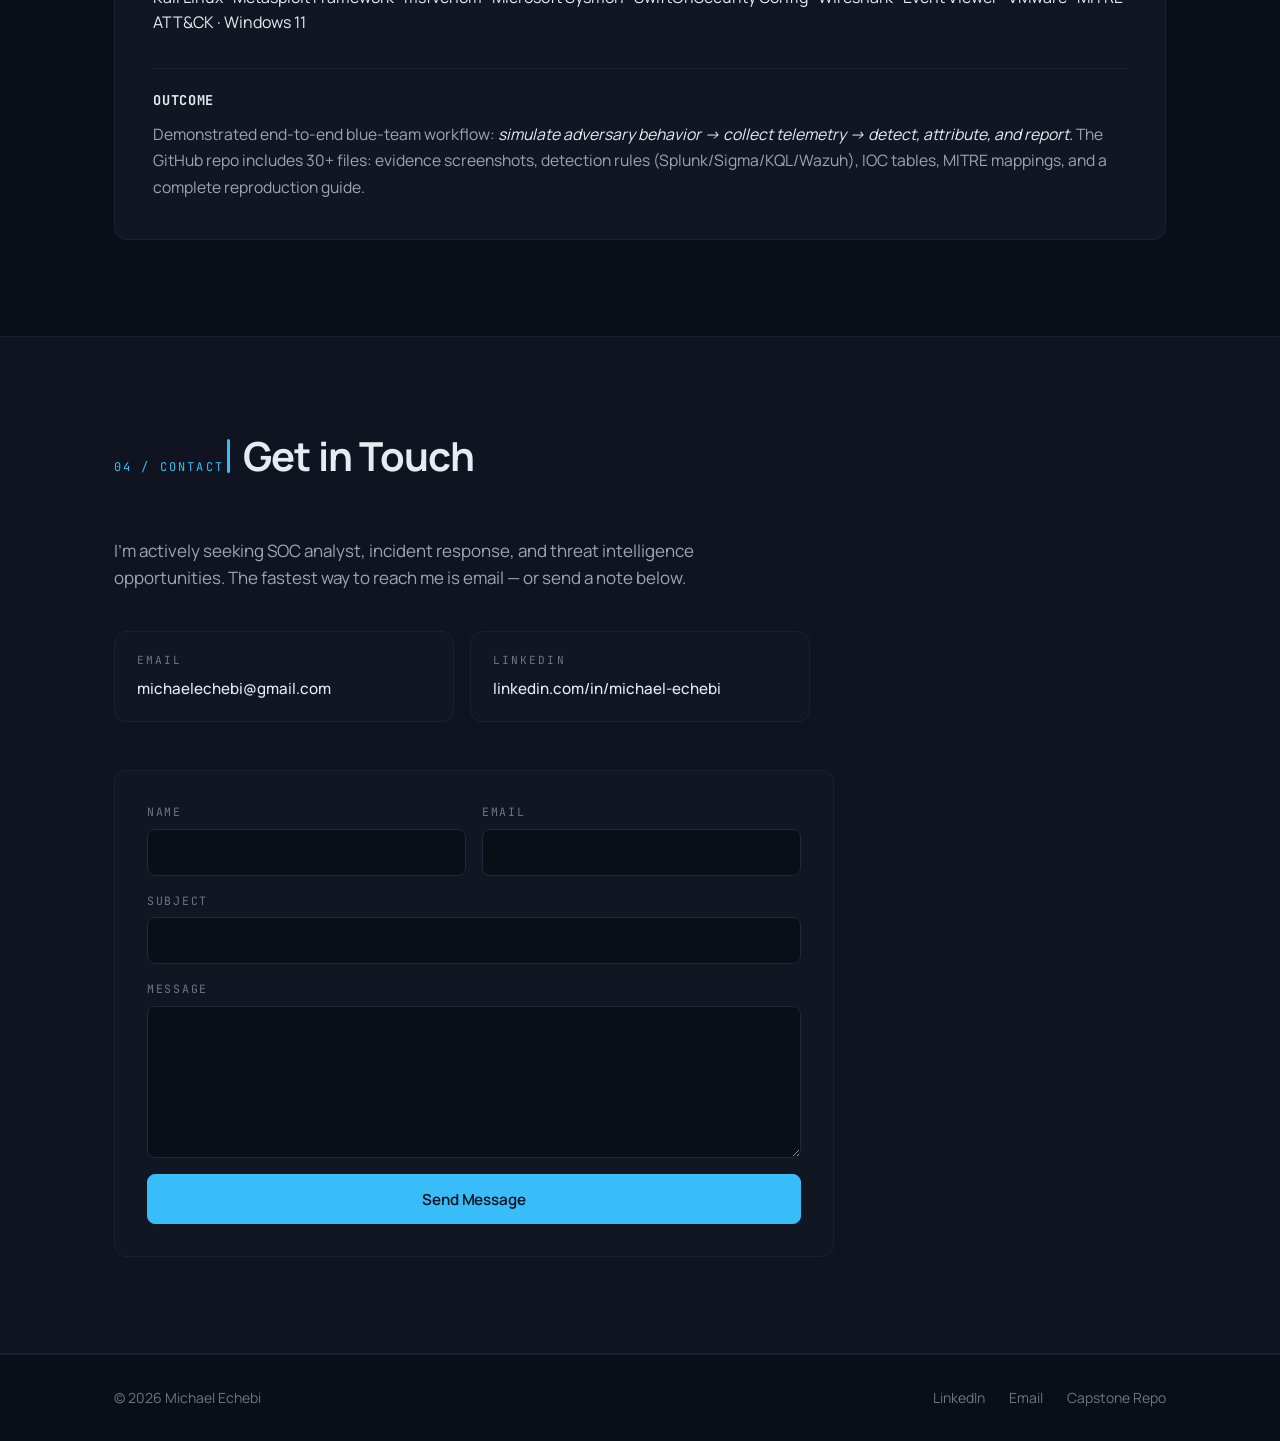
==== commit f1c48d0b: "Add About Me section to index.html Added an 'About Me' section with personal details and skills." ====
--- a/index.html
+++ b/index.html
@@ -63,7 +63,313 @@
       </div>
     </section>
 
-    <!-- ALL OTHER SECTIONS ABOVE CONTACT ARE UNCHANGED -->
+    <section id="about" class="section">
+      <div class="container">
+        <div class="section__heading">
+          <span class="section__label">01 / About</span>
+          <h2>About Me</h2>
+        </div>
+
+        <div class="about">
+          <div class="about__photo">
+            <img src="assets/profile.jpg" alt="Portrait of Michael Echebi" loading="lazy" />
+            <div class="about__photo-name">
+              <strong>Michael Echebi</strong>
+              <span>Cybersecurity &amp; IA Student</span>
+            </div>
+          </div>
+
+          <div class="about__body">
+            <p>
+              I'm a <strong>Cybersecurity &amp; Information Assurance</strong> major
+              at Frostburg State University with a minor in Computer Science.
+              My focus is the defender's side — building isolated labs, simulating real attacks, 
+              and learning to reconstruct adversary behavior from endpoint telemetry.
+            </p>
+            <p>
+              I'm not just running commands — I'm learning why defenders care about each one.
+              My capstone project is a complete kill-chain simulation paired with a SOC-style detection report,
+              showing how I go from "attack successful" to "here's what we detect and how we stop it next time."
+            </p>
+            <p>
+              Beyond the technical side, I serve as a campus and ministry leader, which
+              has strengthened my ability to communicate complex security concepts to non-technical stakeholders — 
+              a skill I bring to every incident briefing and detection writeup.
+            </p>
+            <p>
+              I'm actively seeking <strong>SOC analyst, threat hunting, and incident response internships</strong>.
+            </p>
+
+            <div class="about__meta">
+              <div>
+                <span class="about__meta-label">Location</span>
+                <span class="about__meta-value">Upper Marlboro, MD</span>
+              </div>
+              <div>
+                <span class="about__meta-label">Education</span>
+                <span class="about__meta-value">Frostburg State Univ. — Dec 2026</span>
+              </div>
+              <div>
+                <span class="about__meta-label">Status</span>
+                <span class="about__meta-value">
+                  <span class="dot"></span>Open to internships
+                </span>
+              </div>
+            </div>
+          </div>
+        </div>
+
+        <div class="skills">
+          <h3 class="skills__title">Technical Skills</h3>
+          <div class="skills__grid">
+            <div class="skill">
+              <h4>Security Operations</h4>
+              <p>Threat detection &amp; hunting, log analysis, IOC analysis, SIEM detection rules, MITRE ATT&amp;CK mapping, incident response triage.</p>
+            </div>
+            <div class="skill">
+              <h4>Offensive &amp; Defensive Tools</h4>
+              <p>Metasploit Framework, msfvenom, Microsoft Sysmon, Wireshark, Event Viewer, Kali Linux, VMware, Windows Registry analysis.</p>
+            </div>
+            <div class="skill">
+              <h4>Scripting &amp; Systems</h4>
+              <p>Python, Bash, PowerShell, Linux administration, Windows endpoint &amp; server fundamentals, network protocols.</p>
+            </div>
+            <div class="skill">
+              <h4>Domains</h4>
+              <p>Network security, endpoint security, attack simulation, vulnerability assessment, digital forensics, kill-chain analysis.</p>
+            </div>
+          </div>
+        </div>
+
+        <div class="two-col">
+          <div>
+            <h3 class="subhead">Education</h3>
+            <div class="card">
+              <div class="card__row">
+                <strong>Frostburg State University</strong>
+                <span class="muted">Dec 2026</span>
+              </div>
+              <p class="card__sub">B.A. Cybersecurity &amp; Information Assurance · Minor in Computer Science</p>
+              <p class="card__detail">
+                <span class="muted">Coursework:</span>
+                Network Security · OS Security · Computer &amp; Network Forensics ·
+                Hacking Exposed &amp; Incident Response · Software Security Engineering
+              </p>
+            </div>
+          </div>
+
+          <div>
+            <h3 class="subhead">Experience</h3>
+
+            <div class="card">
+              <div class="card__row">
+                <strong>Development Associate Intern</strong>
+                <span class="muted">Jun – Aug 2025</span>
+              </div>
+              <p class="card__sub">Young Mothers Inc. · Washington, D.C.</p>
+              <ul class="card__list">
+                <li>Leveraged Excel for data analysis, donor data management, and fundraising tracking.</li>
+                <li>Supported donor engagement initiatives driving organizational growth.</li>
+              </ul>
+            </div>
+
+            <div class="card">
+              <div class="card__row">
+                <strong>Student Intern</strong>
+                <span class="muted">May – Aug 2025</span>
+              </div>
+              <p class="card__sub">The Washington Center · Washington, D.C.</p>
+              <ul class="card__list">
+                <li>Completed structured professional development curriculum: resume, interview prep, branding.</li>
+                <li>Attended weekly seminars with government, nonprofit, and private sector leaders.</li>
+              </ul>
+            </div>
+
+            <div class="card">
+              <div class="card__row">
+                <strong>General Service Marine (E-1)</strong>
+                <span class="muted">Apr 2022 – Jan 2023</span>
+              </div>
+              <p class="card__sub">United States Marine Corps · Parris Island, SC</p>
+              <ul class="card__list">
+                <li>Trained alongside 15+ personnel to attain mission-ready status.</li>
+                <li>Coordinated unit actions using supply databases and strategic planning.</li>
+              </ul>
+            </div>
+          </div>
+        </div>
+
+        <div class="two-col">
+          <div>
+            <h3 class="subhead">Certifications</h3>
+            <div class="card card--accent">
+              <div class="card__row">
+                <strong>Cisco — Introduction to Cybersecurity</strong>
+                <span class="muted">Aug 2024</span>
+              </div>
+            </div>
+          </div>
+
+          <div>
+            <h3 class="subhead">Leadership</h3>
+            <div class="card">
+              <div class="card__row">
+                <strong>Coordinator</strong>
+                <span class="muted">Aug 2023 – Present</span>
+              </div>
+              <p class="card__sub">100% Triumph Campus Ministry · Frostburg, MD</p>
+              <ul class="card__list">
+                <li>Mentored 50+ students through events, retreats, and weekly Bible studies for 100+ attendees.</li>
+              </ul>
+            </div>
+            <div class="card">
+              <div class="card__row">
+                <strong>Public Relations Officer</strong>
+                <span class="muted">Aug – Dec 2024</span>
+              </div>
+              <p class="card__sub">African Student Association · Frostburg State Univ.</p>
+              <ul class="card__list">
+                <li>Doubled event attendance through targeted Instagram strategy and student-club partnerships.</li>
+              </ul>
+            </div>
+          </div>
+        </div>
+      </div>
+    </section>
+
+    <section id="resume" class="section section--alt">
+      <div class="container">
+        <div class="section__heading">
+          <span class="section__label">02 / Resume</span>
+          <h2>Resume</h2>
+        </div>
+
+        <div class="resume">
+          <div class="resume__actions">
+            <p>Click here to download my resume.</p>
+            <div class="resume__buttons">
+              <a class="btn btn--primary" href="assets/Michael_Echebi_Resume.pdf" target="_blank" rel="noopener">
+                Open in New Tab
+              </a>
+              <a class="btn btn--ghost" href="assets/Michael_Echebi_Resume.pdf" download>
+                Download PDF
+              </a>
+            </div>
+          </div>
+        </div>
+      </div>
+    </section>
+
+    <section id="projects" class="section">
+      <div class="container">
+        <div class="section__heading">
+          <span class="section__label">03 / Project</span>
+          <h2>Featured Project</h2>
+        </div>
+
+        <article class="project">
+          <header class="project__header">
+            <div class="project__tag-row">
+              <span class="tag tag--filled">Capstone Project</span>
+              <span class="muted">April 2026</span>
+            </div>
+            <h3 class="project__title">
+              Kali → Windows Attack Simulation with Real-Time Sysmon Detection
+            </h3>
+            <p class="project__lede">
+              A full <strong>cyber kill-chain simulation</strong> in an isolated VMware lab — Kali Linux attacker, 
+              Windows 11 victim — paired with <strong>real-time endpoint telemetry</strong> via Microsoft Sysmon 
+              and SOC-style detection mapped to MITRE ATT&amp;CK.
+            </p>
+            <div style="margin: 2rem 0;">
+              <a href="https://github.com/mechebi0/kali-windows-attack-simulation" target="_blank" rel="noopener" class="btn btn--primary">
+                View on GitHub
+              </a>
+            </div>
+          </header>
+
+          <div class="project__stats">
+            <div class="stat">
+              <div class="stat__num">985</div>
+              <div class="stat__lbl">Sysmon Events Captured</div>
+            </div>
+            <div class="stat">
+              <div class="stat__num">5</div>
+              <div class="stat__lbl">MITRE Techniques Mapped</div>
+            </div>
+            <div class="stat">
+              <div class="stat__num">1</div>
+              <div class="stat__lbl">Full Kill Chain Simulated</div>
+            </div>
+          </div>
+
+          <div class="project__section">
+            <h4>How I Detected It</h4>
+            <ul>
+              <li>
+                Captured <strong>985 endpoint events</strong> across the kill chain and analyzed them in
+                Event Viewer to surface Indicators of Compromise.
+              </li>
+              <li>
+                Mapped IOCs to <strong>MITRE ATT&amp;CK</strong> techniques and authored corresponding
+                SIEM-style detection rules (Splunk/Sigma/KQL/Wazuh for process anomalies, suspicious child processes, non-standard ports).
+              </li>
+              <li>
+                Documented findings in a <strong>SOC-style incident response report</strong> covering
+                timeline reconstruction, detection logic, and recommended hardening.
+              </li>
+              <li>
+                Validated detection coverage end-to-end — every step of the simulated intrusion produced
+                at least one actionable telemetry artifact.
+              </li>
+            </ul>
+          </div>
+
+          <div class="project__section">
+            <h4>MITRE ATT&amp;CK Techniques Mapped</h4>
+            <div class="tech-grid">
+              <div class="tech">
+                <div class="tech__id">T1204</div>
+                <div class="tech__name">User Execution</div>
+              </div>
+              <div class="tech">
+                <div class="tech__id">T1059</div>
+                <div class="tech__name">Command &amp; Scripting Interpreter</div>
+              </div>
+              <div class="tech">
+                <div class="tech__id">T1562</div>
+                <div class="tech__name">Impair Defenses</div>
+              </div>
+              <div class="tech">
+                <div class="tech__id">T1571</div>
+                <div class="tech__name">Non-Standard Port</div>
+              </div>
+              <div class="tech">
+                <div class="tech__id">T1105</div>
+                <div class="tech__name">Ingress Tool Transfer</div>
+              </div>
+            </div>
+          </div>
+
+          <div class="project__section">
+            <h4>Tools &amp; Stack</h4>
+            <p>
+              Kali Linux · Metasploit Framework · msfvenom · Microsoft Sysmon · SwiftOnSecurity Config · 
+              Wireshark · Event Viewer · VMware · MITRE ATT&amp;CK · Windows 11
+            </p>
+          </div>
+
+          <div class="project__outcome">
+            <h4>Outcome</h4>
+            <p>
+              Demonstrated end-to-end blue-team workflow: <em>simulate adversary behavior → collect telemetry →
+              detect, attribute, and report.</em> The GitHub repo includes 30+ files: evidence screenshots,
+              detection rules (Splunk/Sigma/KQL/Wazuh), IOC tables, MITRE mappings, and a complete reproduction guide.
+            </p>
+          </div>
+        </article>
+      </div>
+    </section>
 
     <section id="contact" class="section section--alt">
       <div class="container">
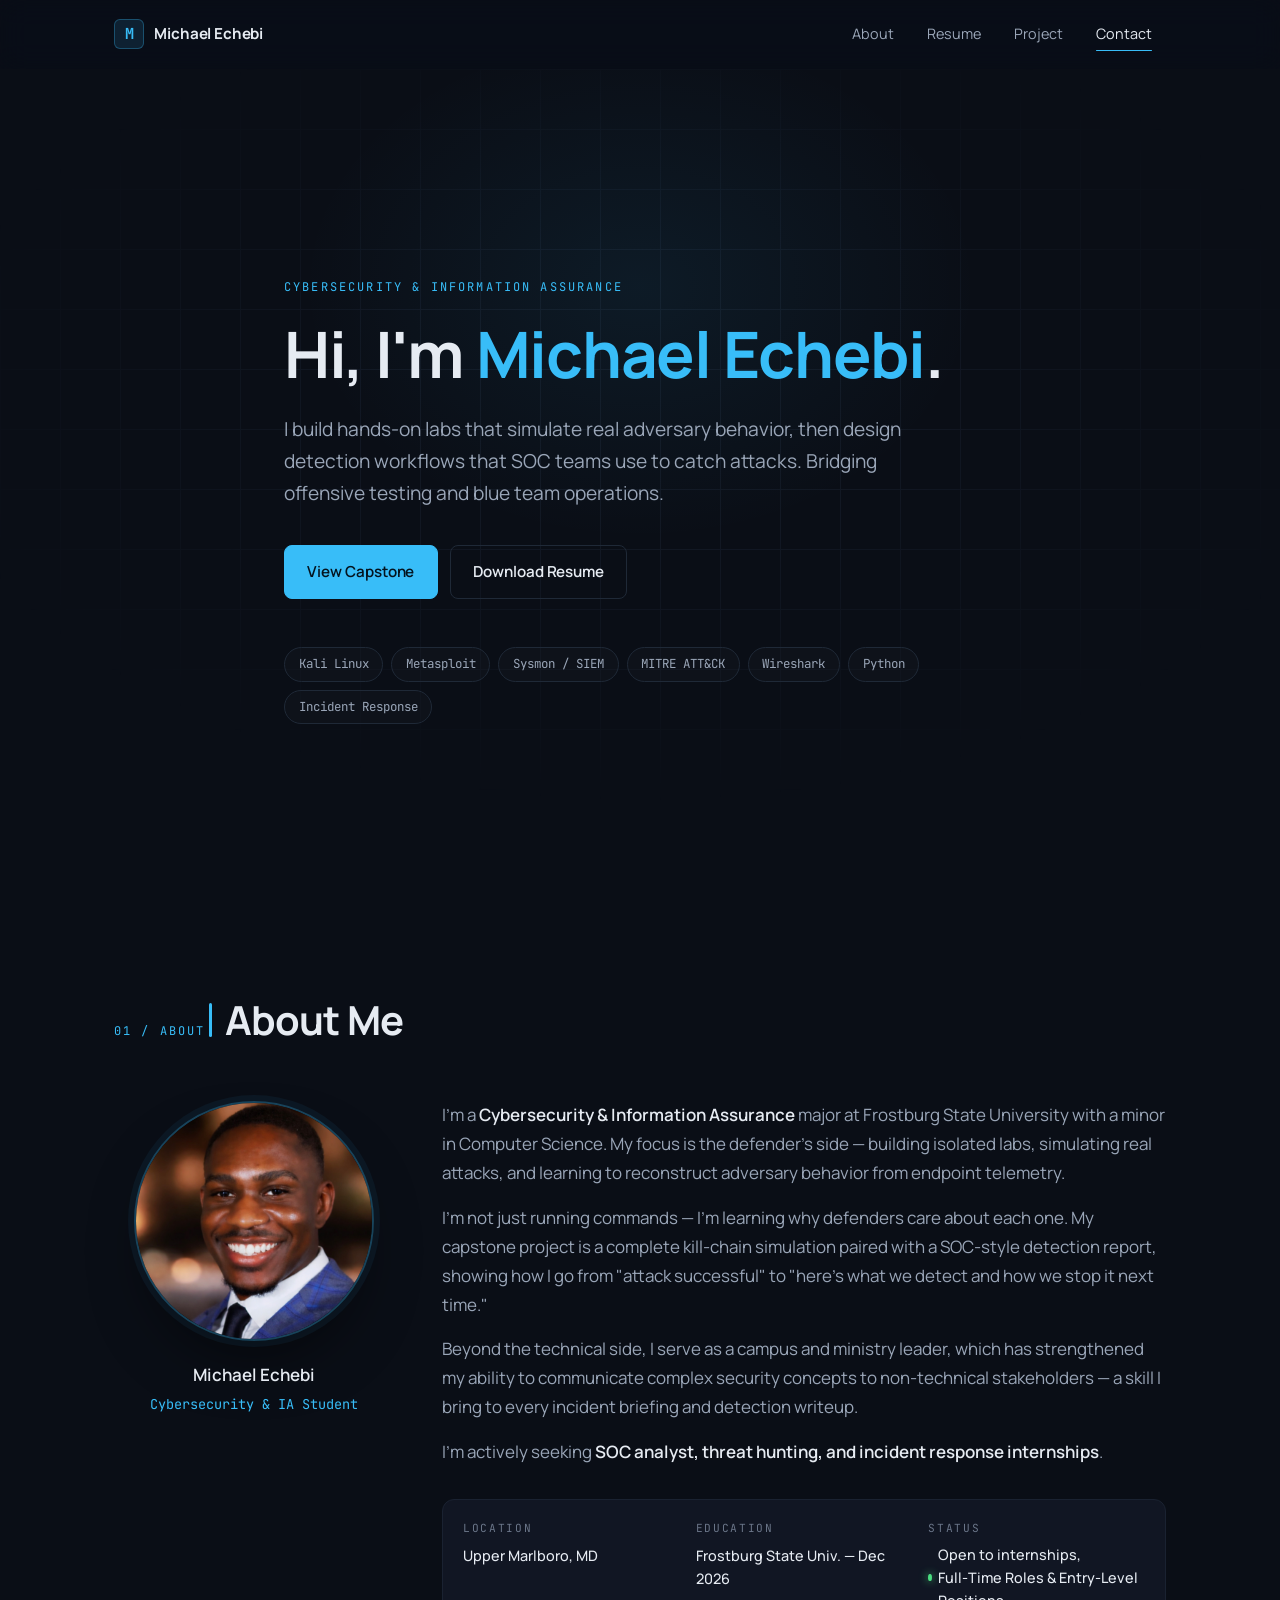
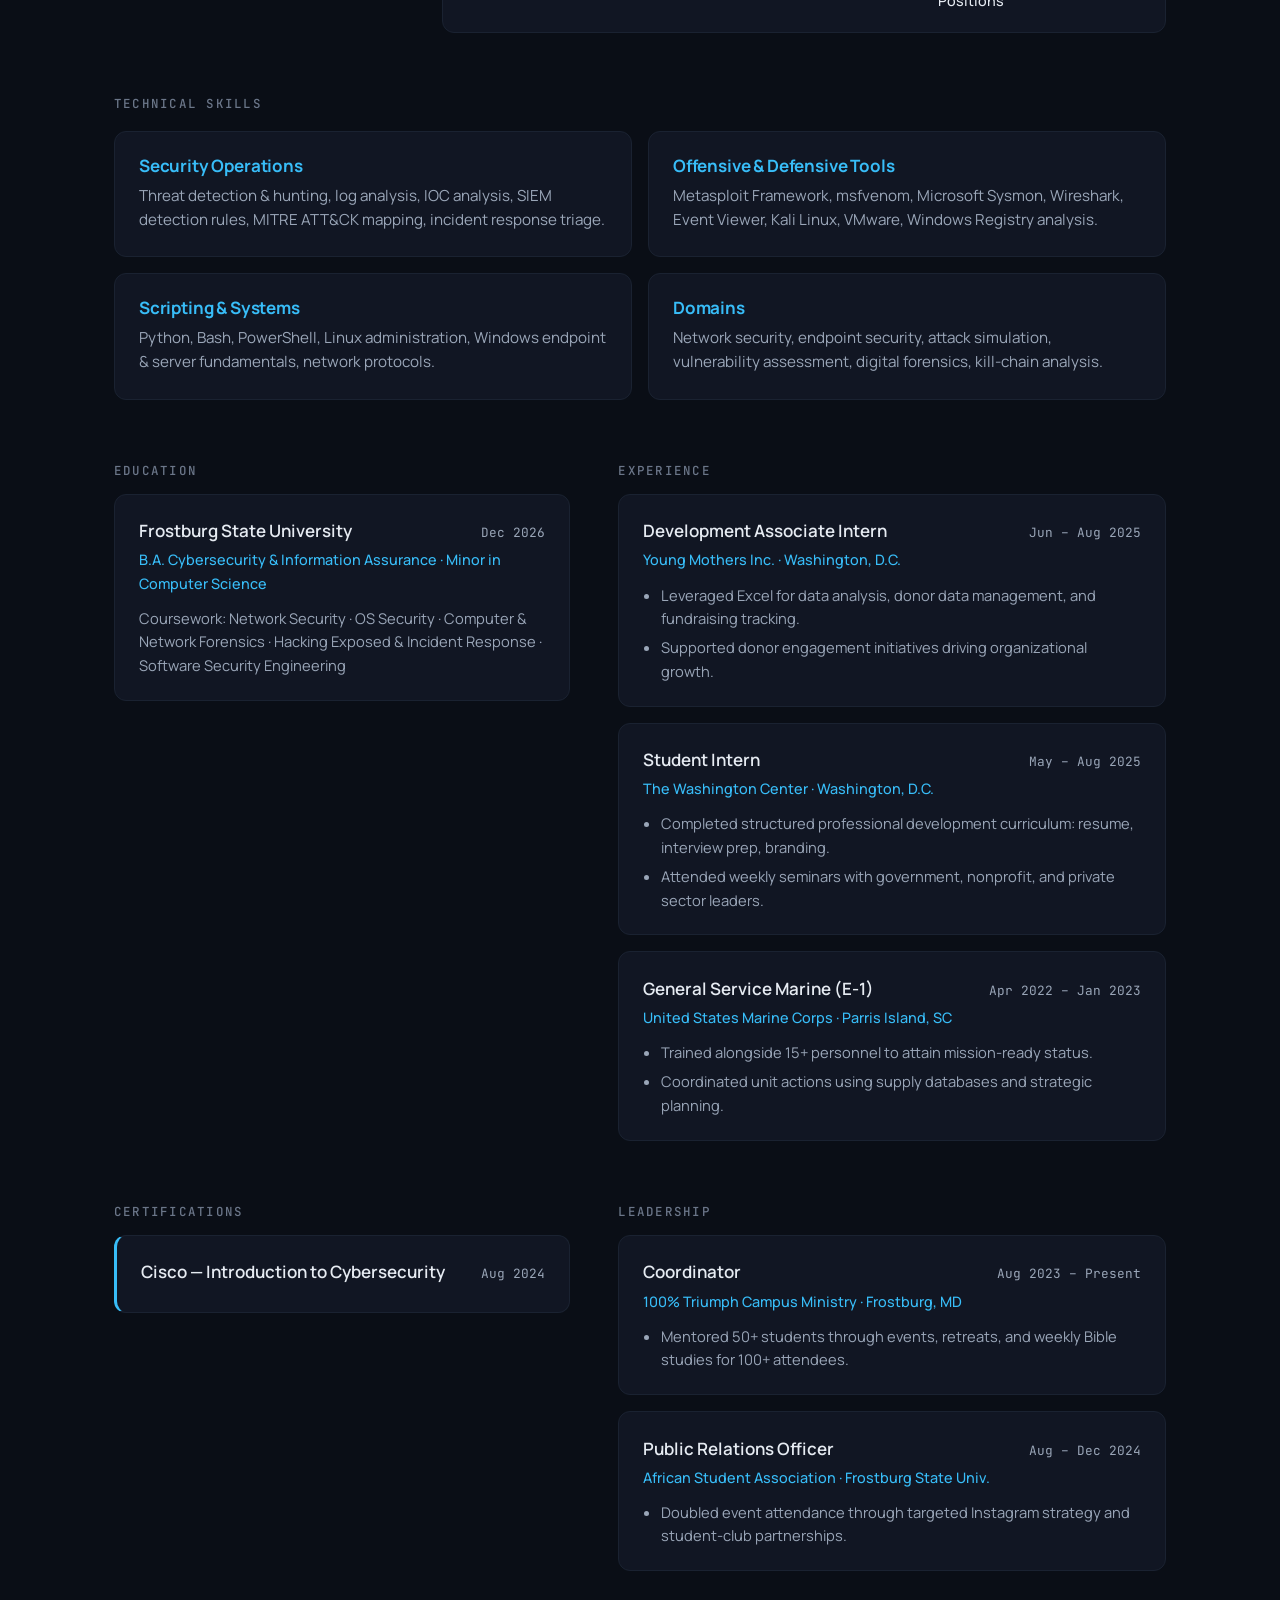
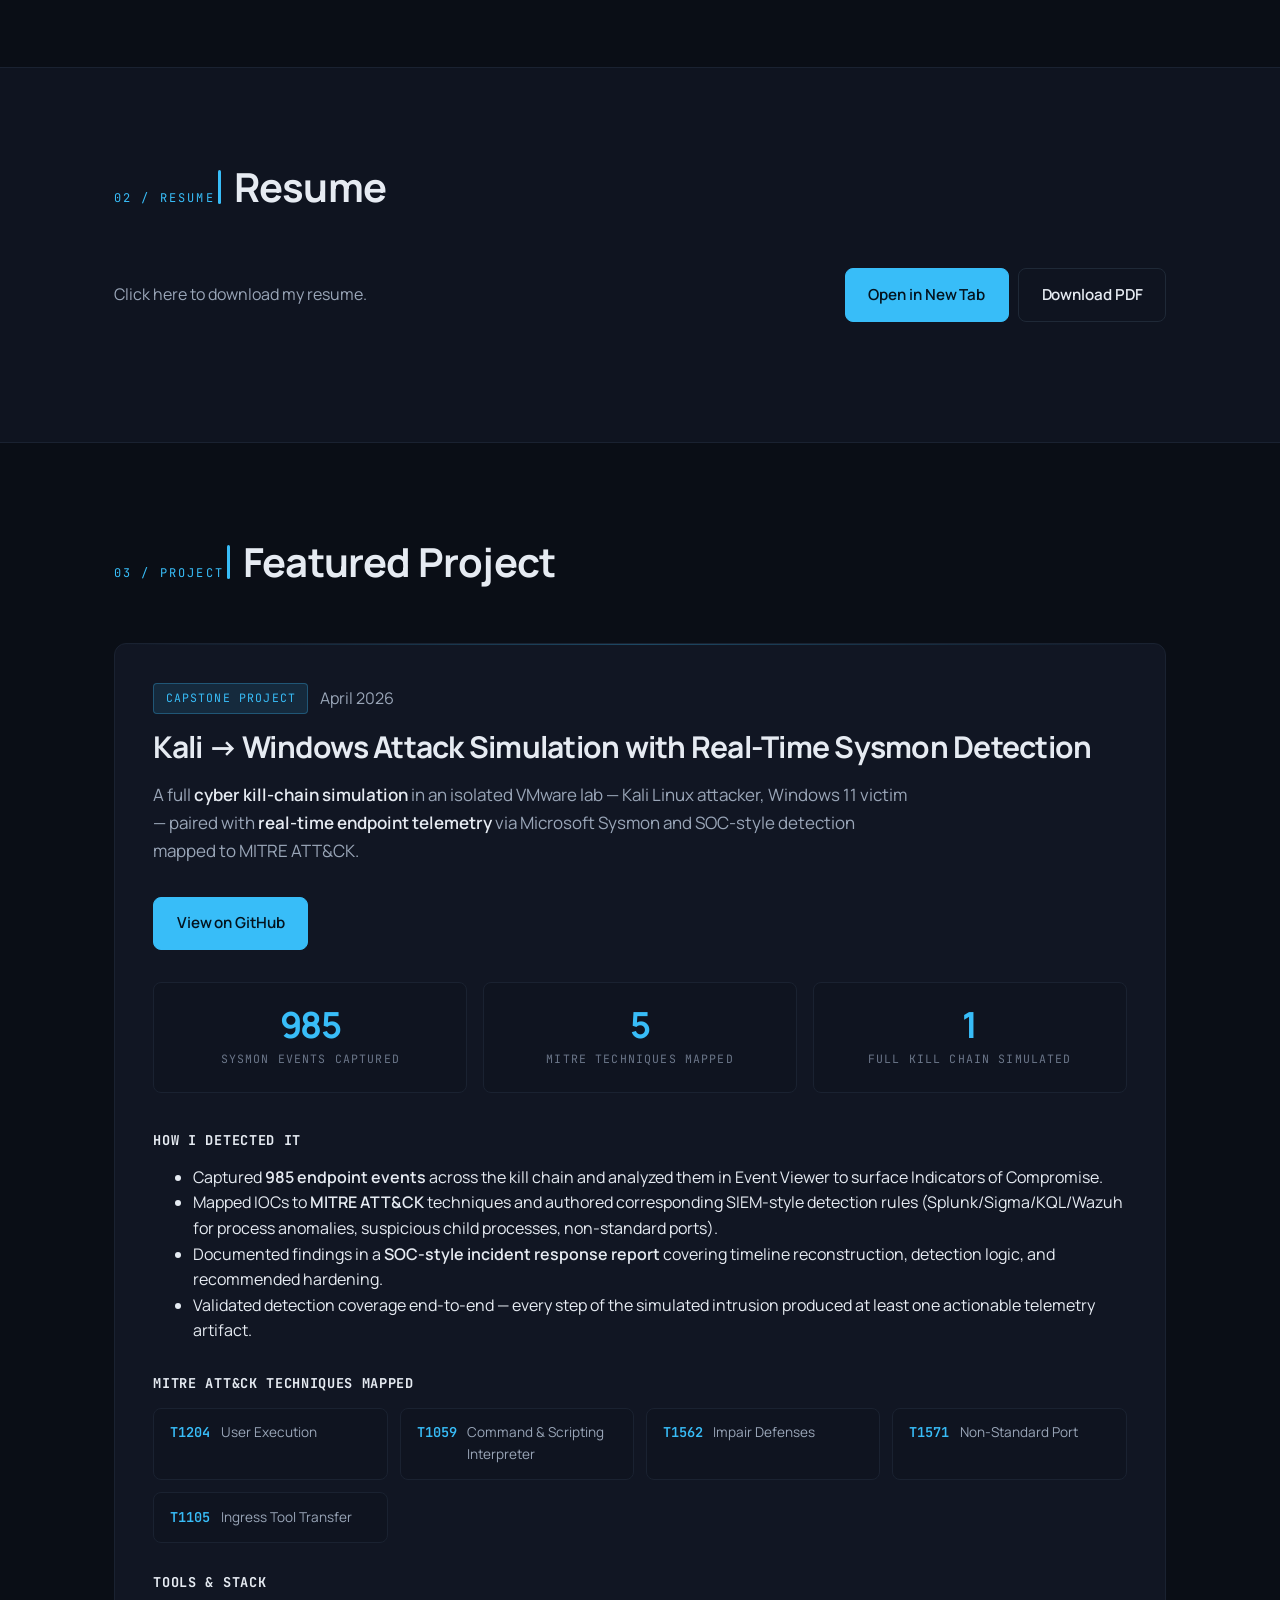
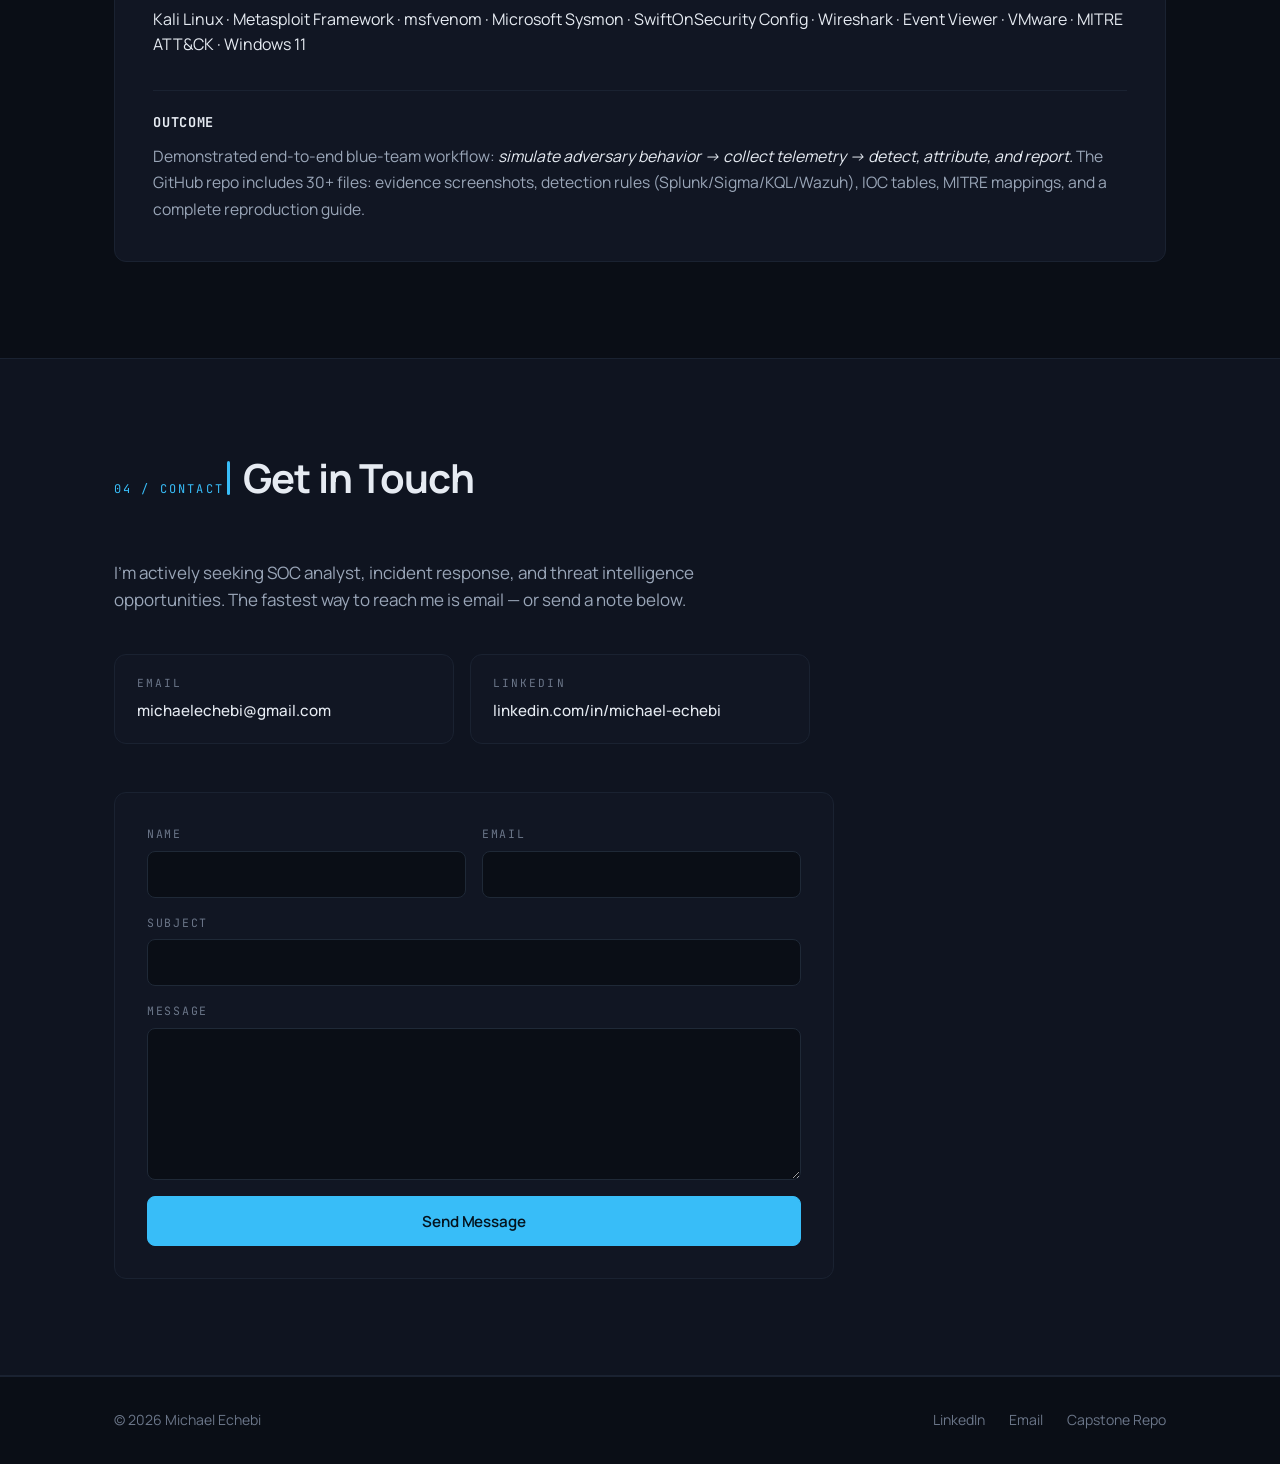
==== commit 54701295: "Modify internship status in about section Updated internship status to include Full-Time Roles and E" ====
--- a/index.html
+++ b/index.html
@@ -112,7 +112,7 @@
               <div>
                 <span class="about__meta-label">Status</span>
                 <span class="about__meta-value">
-                  <span class="dot"></span>Open to internships
+                  <span class="dot"></span>Open to internships, Full‑Time Roles & Entry‑Level Positions
                 </span>
               </div>
             </div>
@@ -362,7 +362,7 @@
           <div class="project__outcome">
             <h4>Outcome</h4>
             <p>
-              Demonstrated end-to-end blue-team workflow: <em>simulate adversary behavior → collect telemetry →
+              Demonstrated end-to-end blue-team workflow: <em>simulate adversary behavior → collect telemetry → 
               detect, attribute, and report.</em> The GitHub repo includes 30+ files: evidence screenshots,
               detection rules (Splunk/Sigma/KQL/Wazuh), IOC tables, MITRE mappings, and a complete reproduction guide.
             </p>
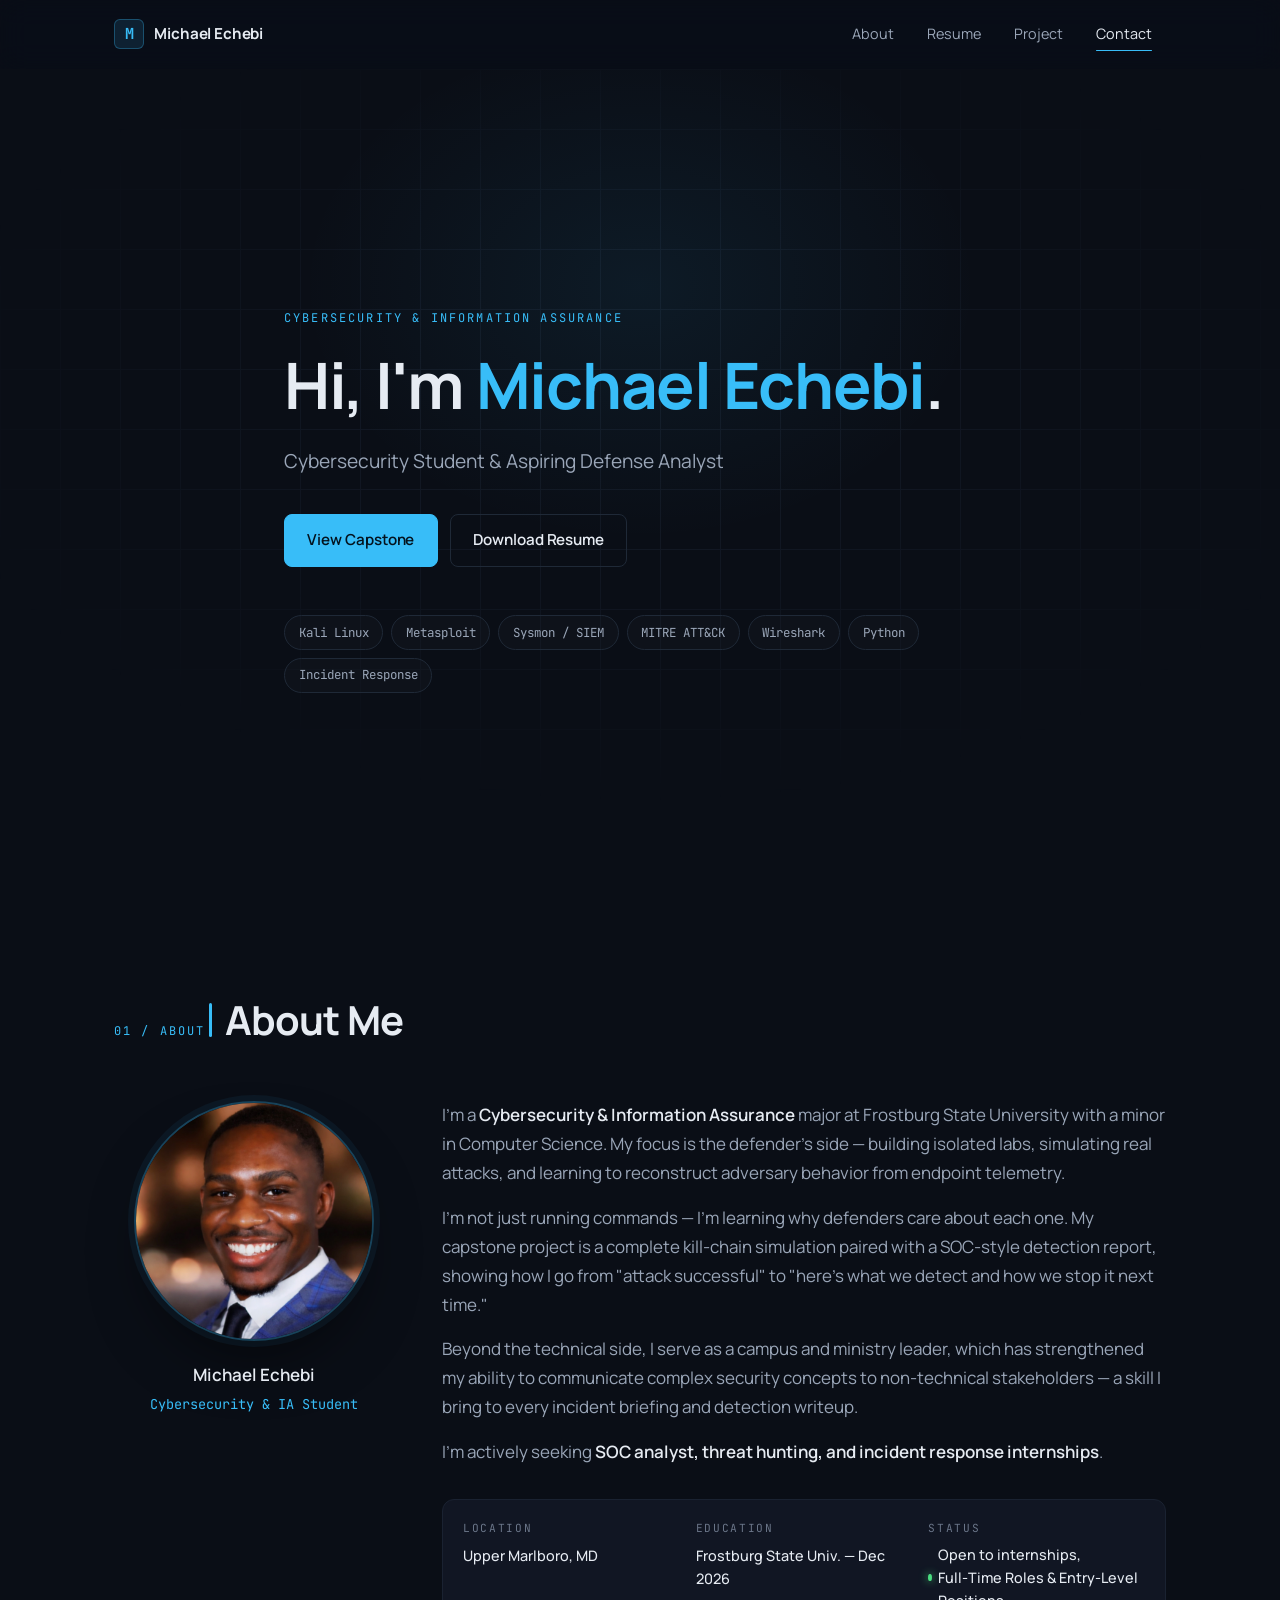
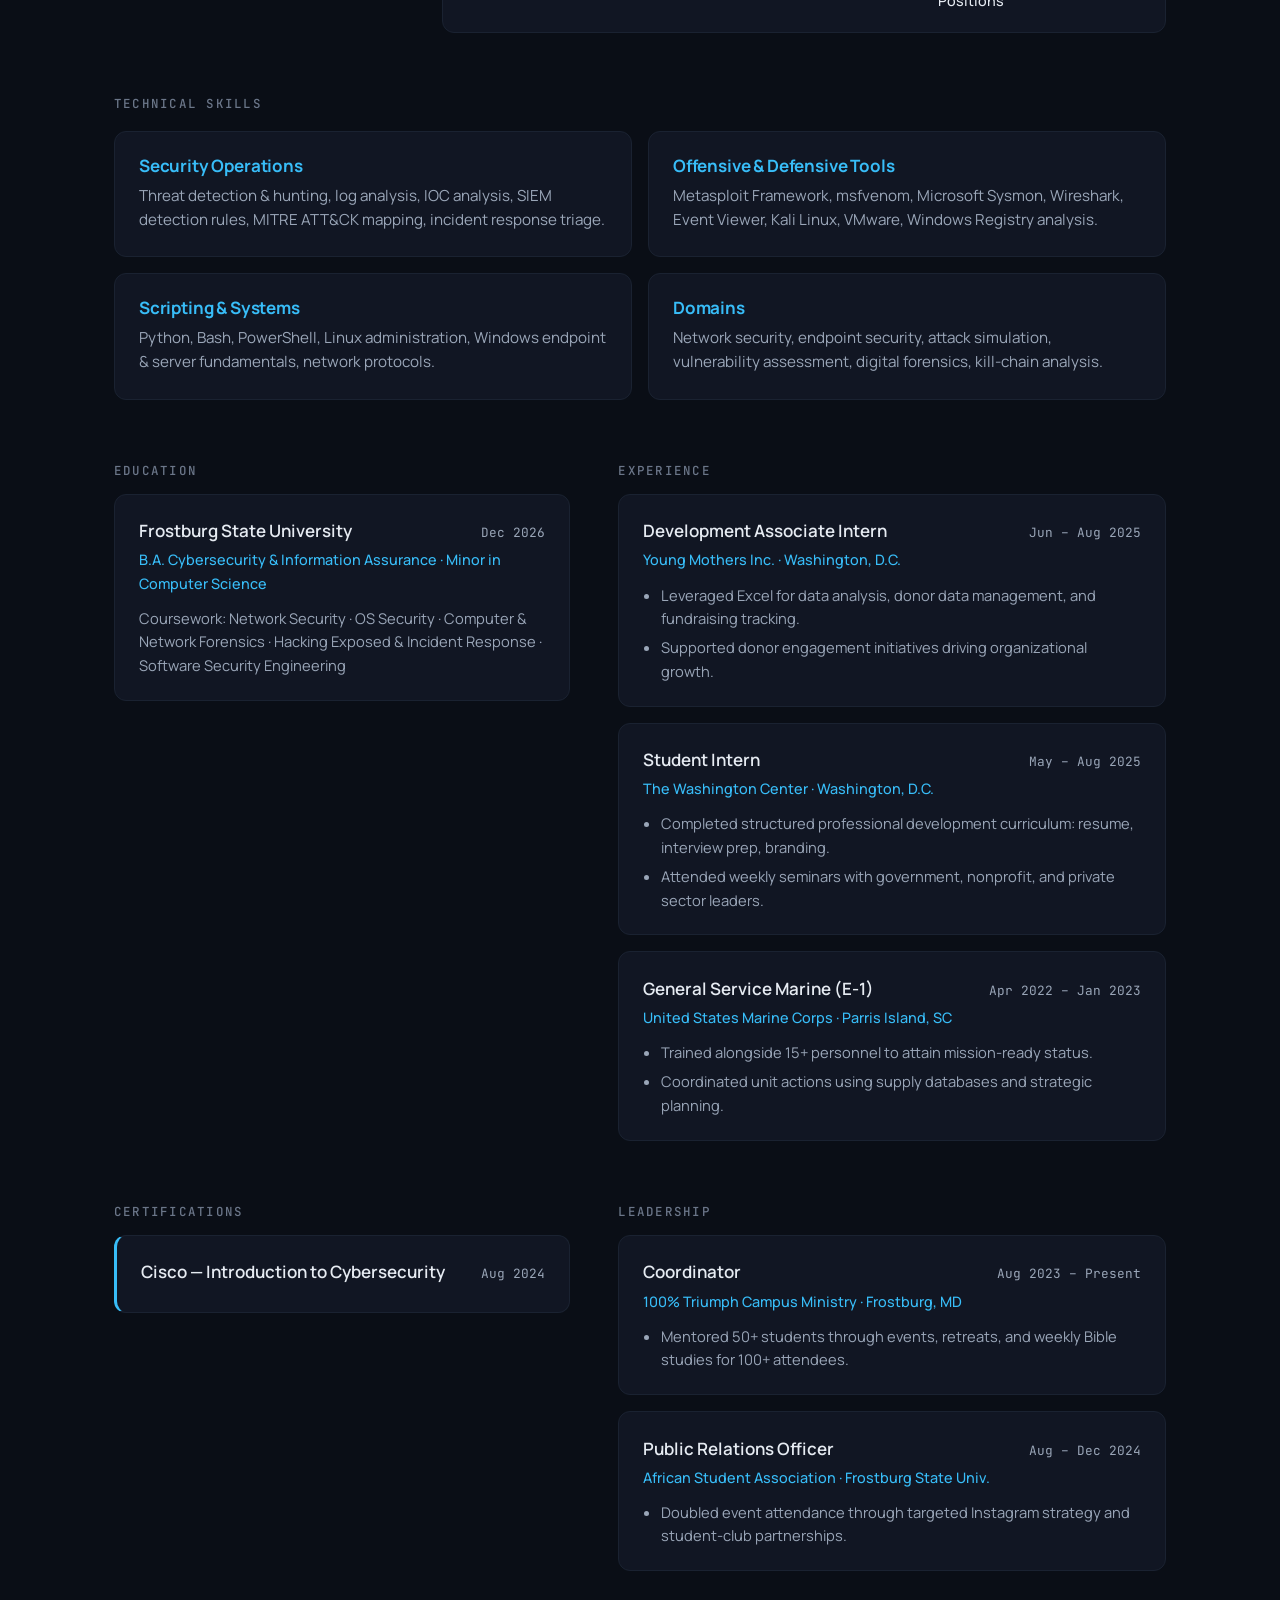
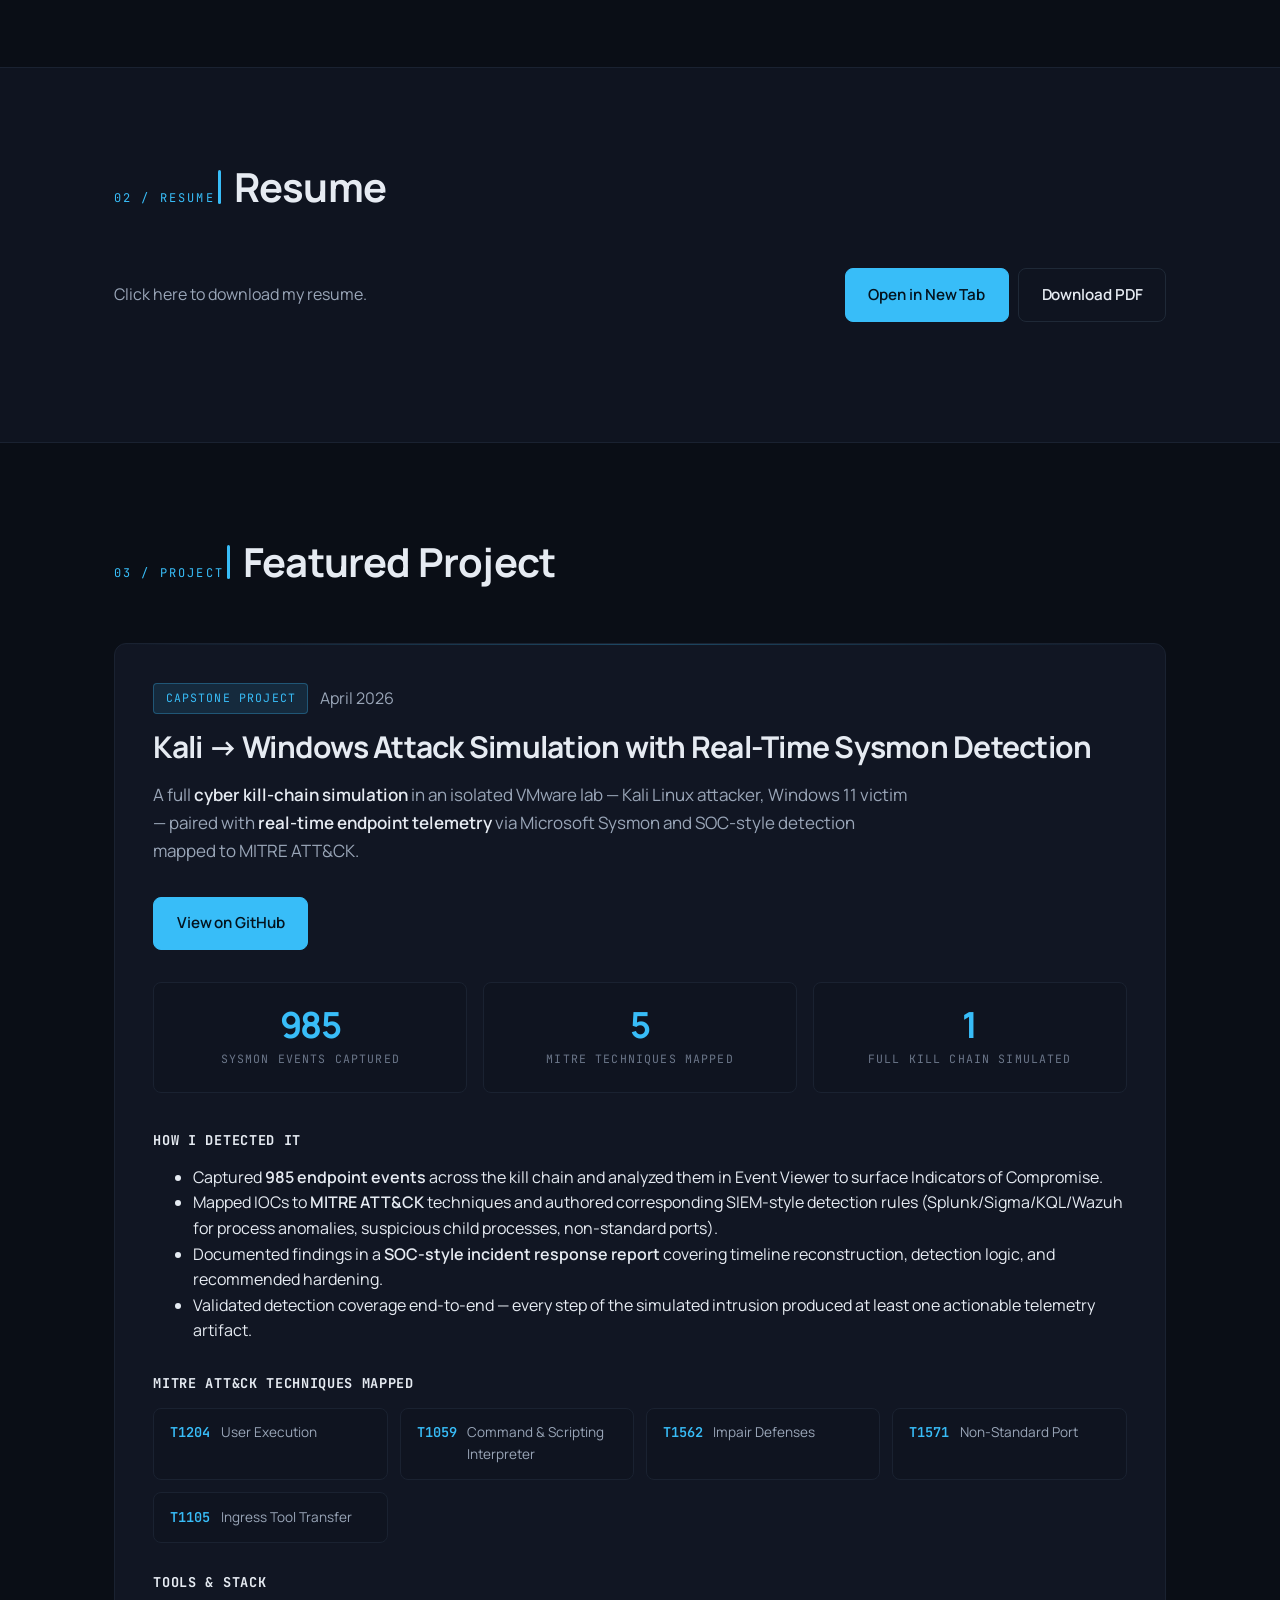
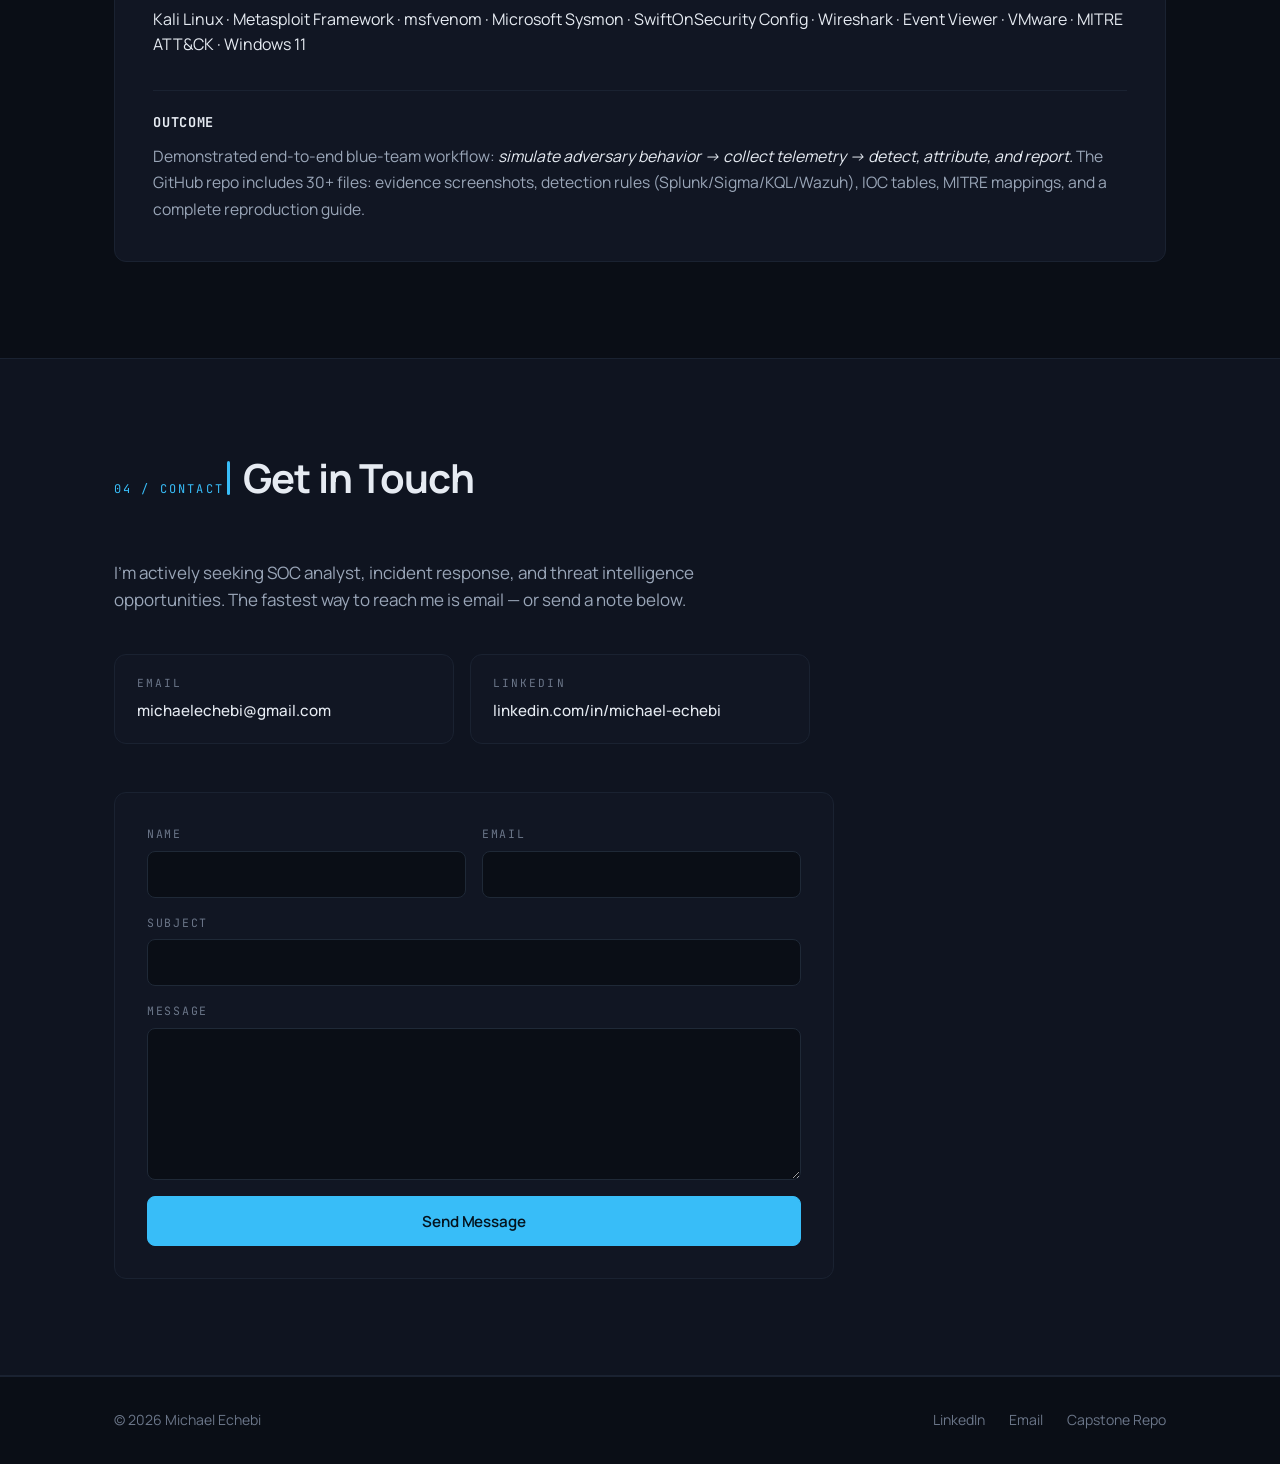
==== commit 8e8e2693: "Update index.html" ====
--- a/index.html
+++ b/index.html
@@ -41,8 +41,7 @@
         <p class="eyebrow">Cybersecurity &amp; Information Assurance</p>
         <h1 class="hero__title">Hi, I'm <span class="accent">Michael Echebi</span>.</h1>
         <p class="hero__tagline">
-          I build hands-on labs that simulate real adversary behavior, then design detection workflows 
-          that SOC teams use to catch attacks. Bridging offensive testing and blue team operations.
+           Cybersecurity Student & Aspiring Defense Analyst
         </p>
         <div class="hero__cta">
           <a href="#projects" class="btn btn--primary">View Capstone</a>
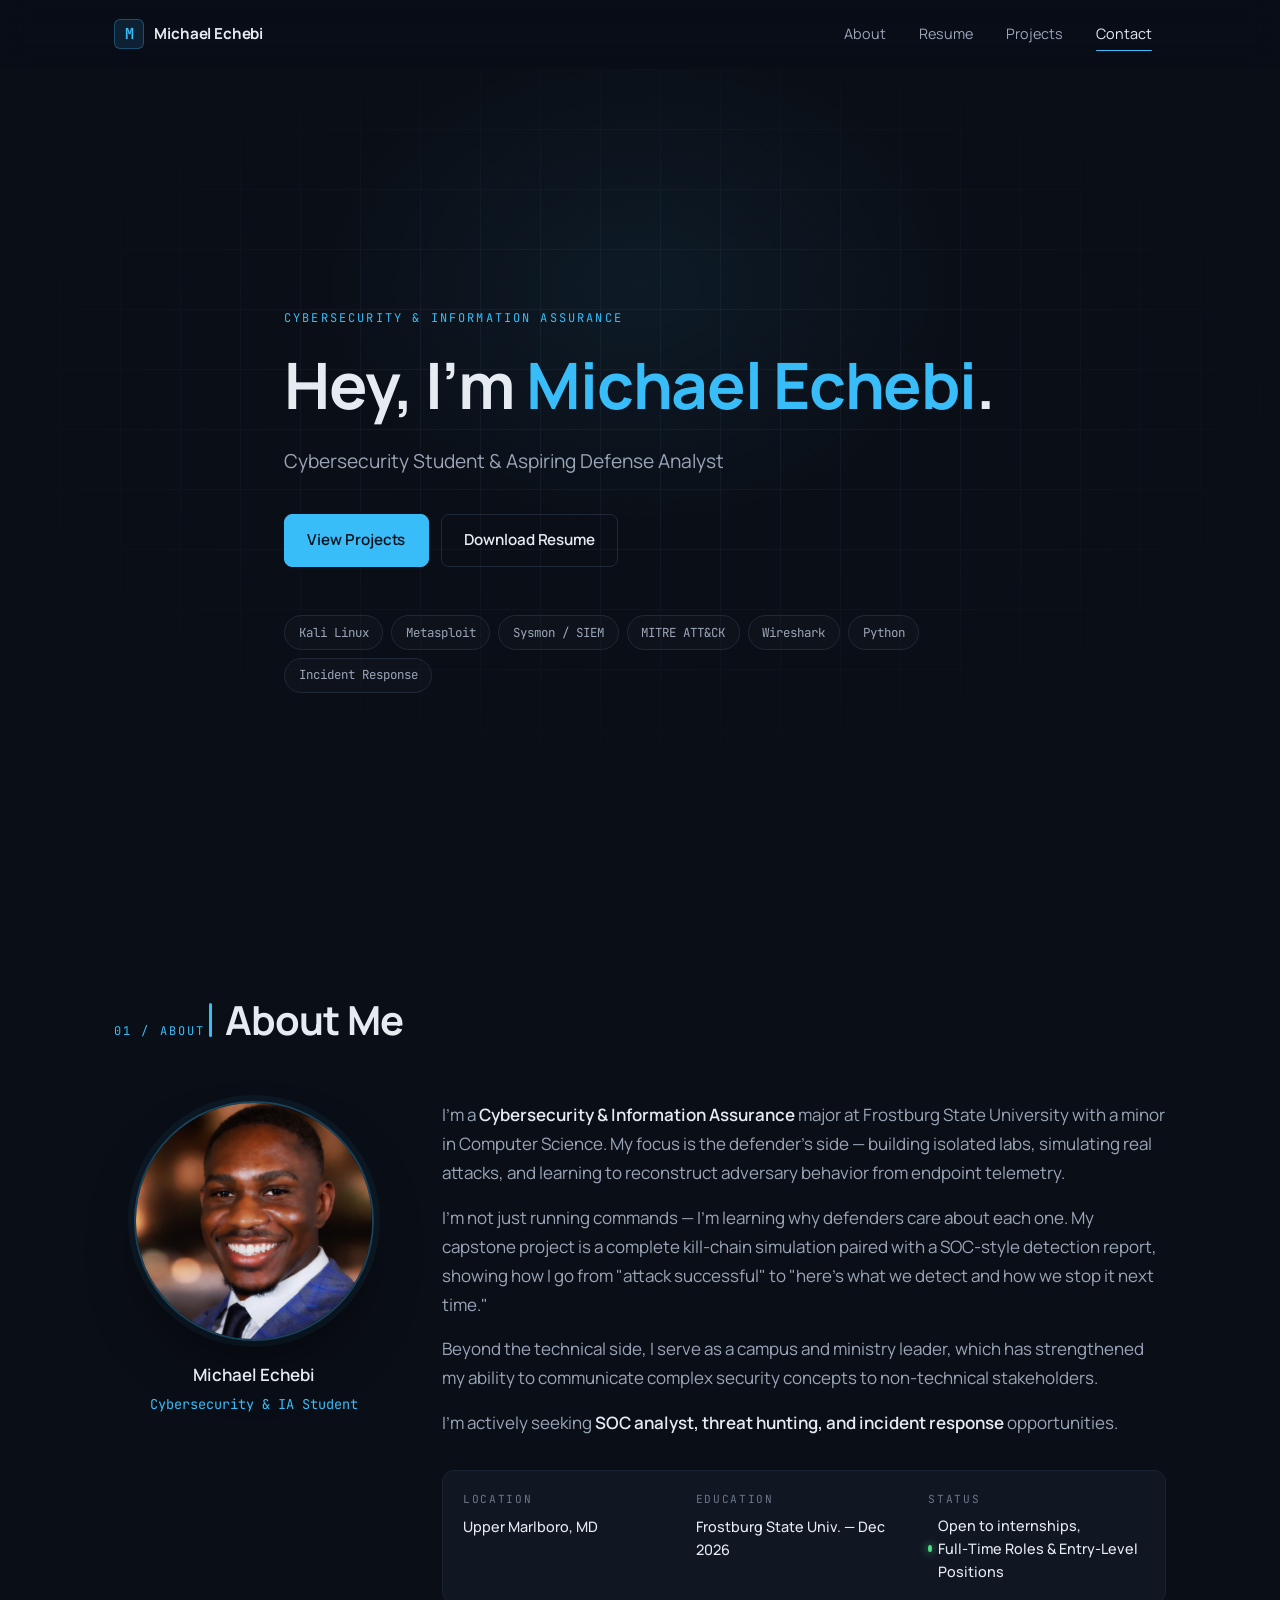
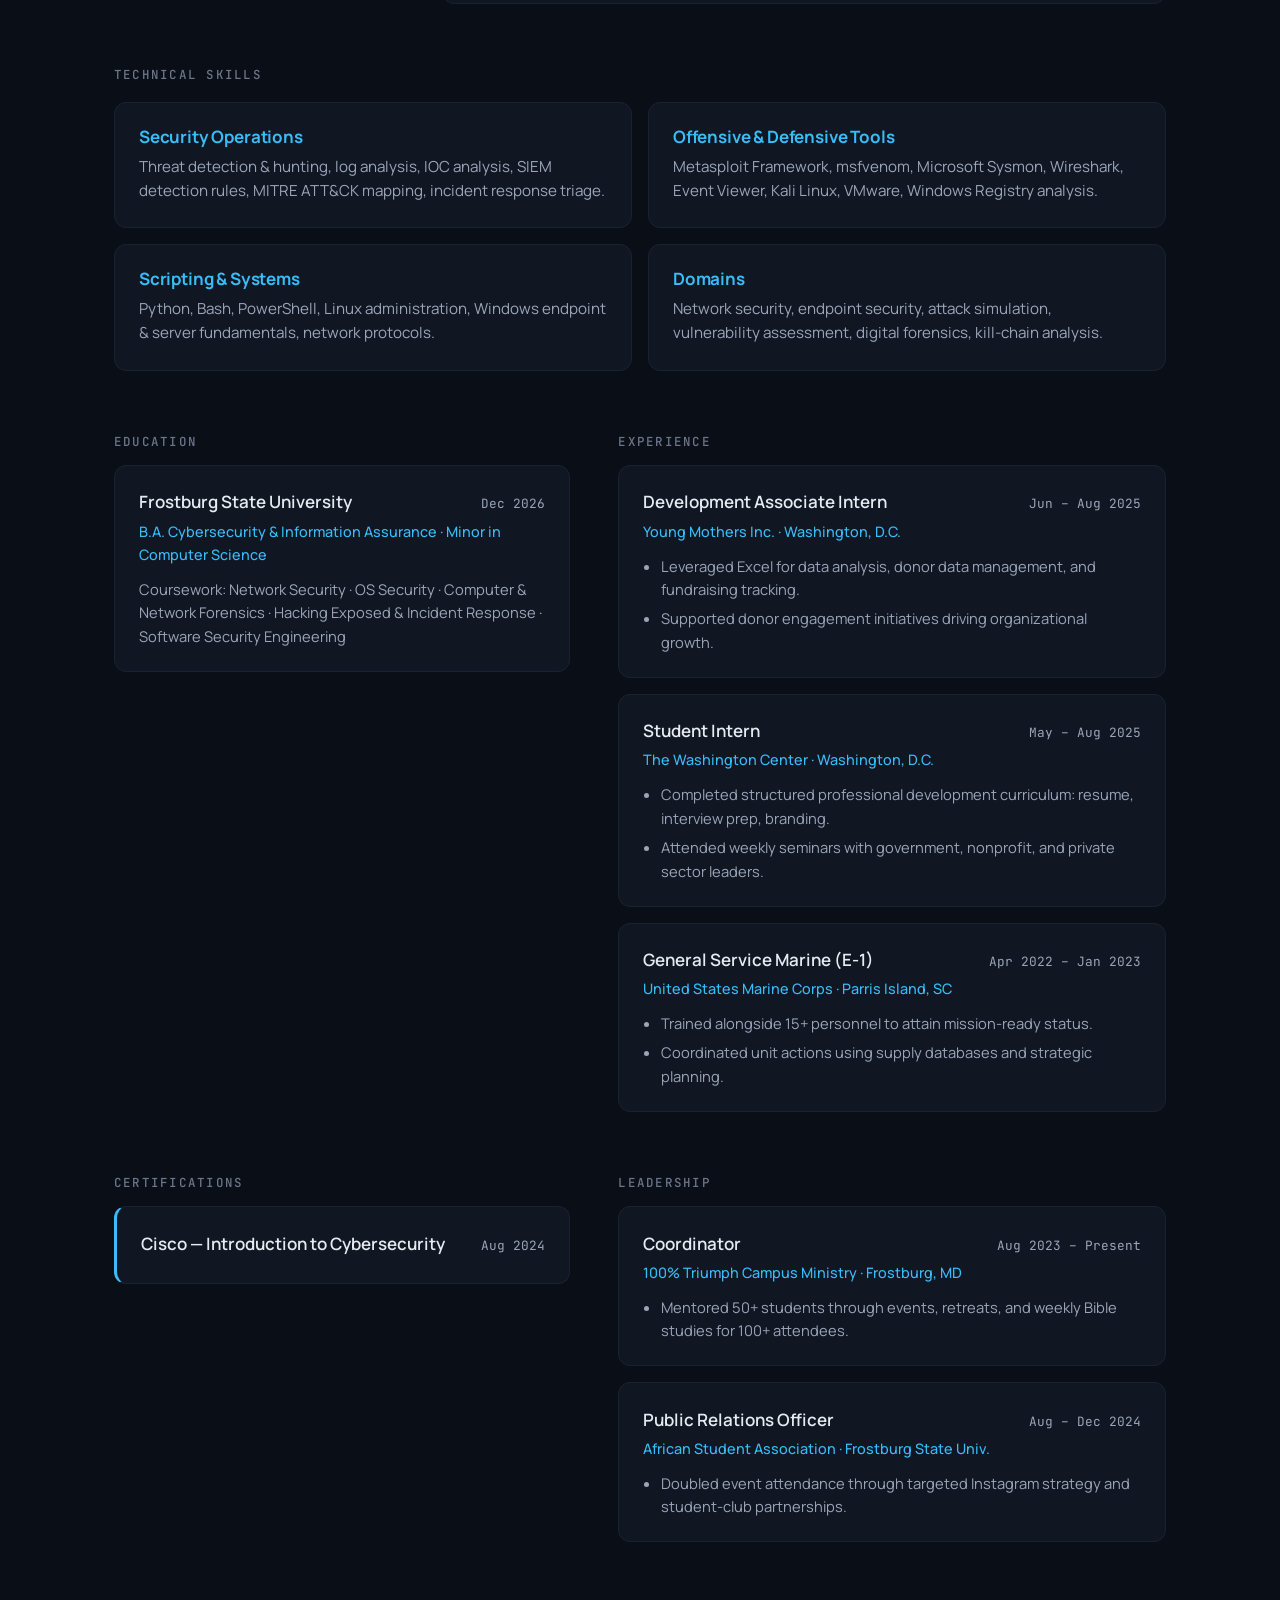
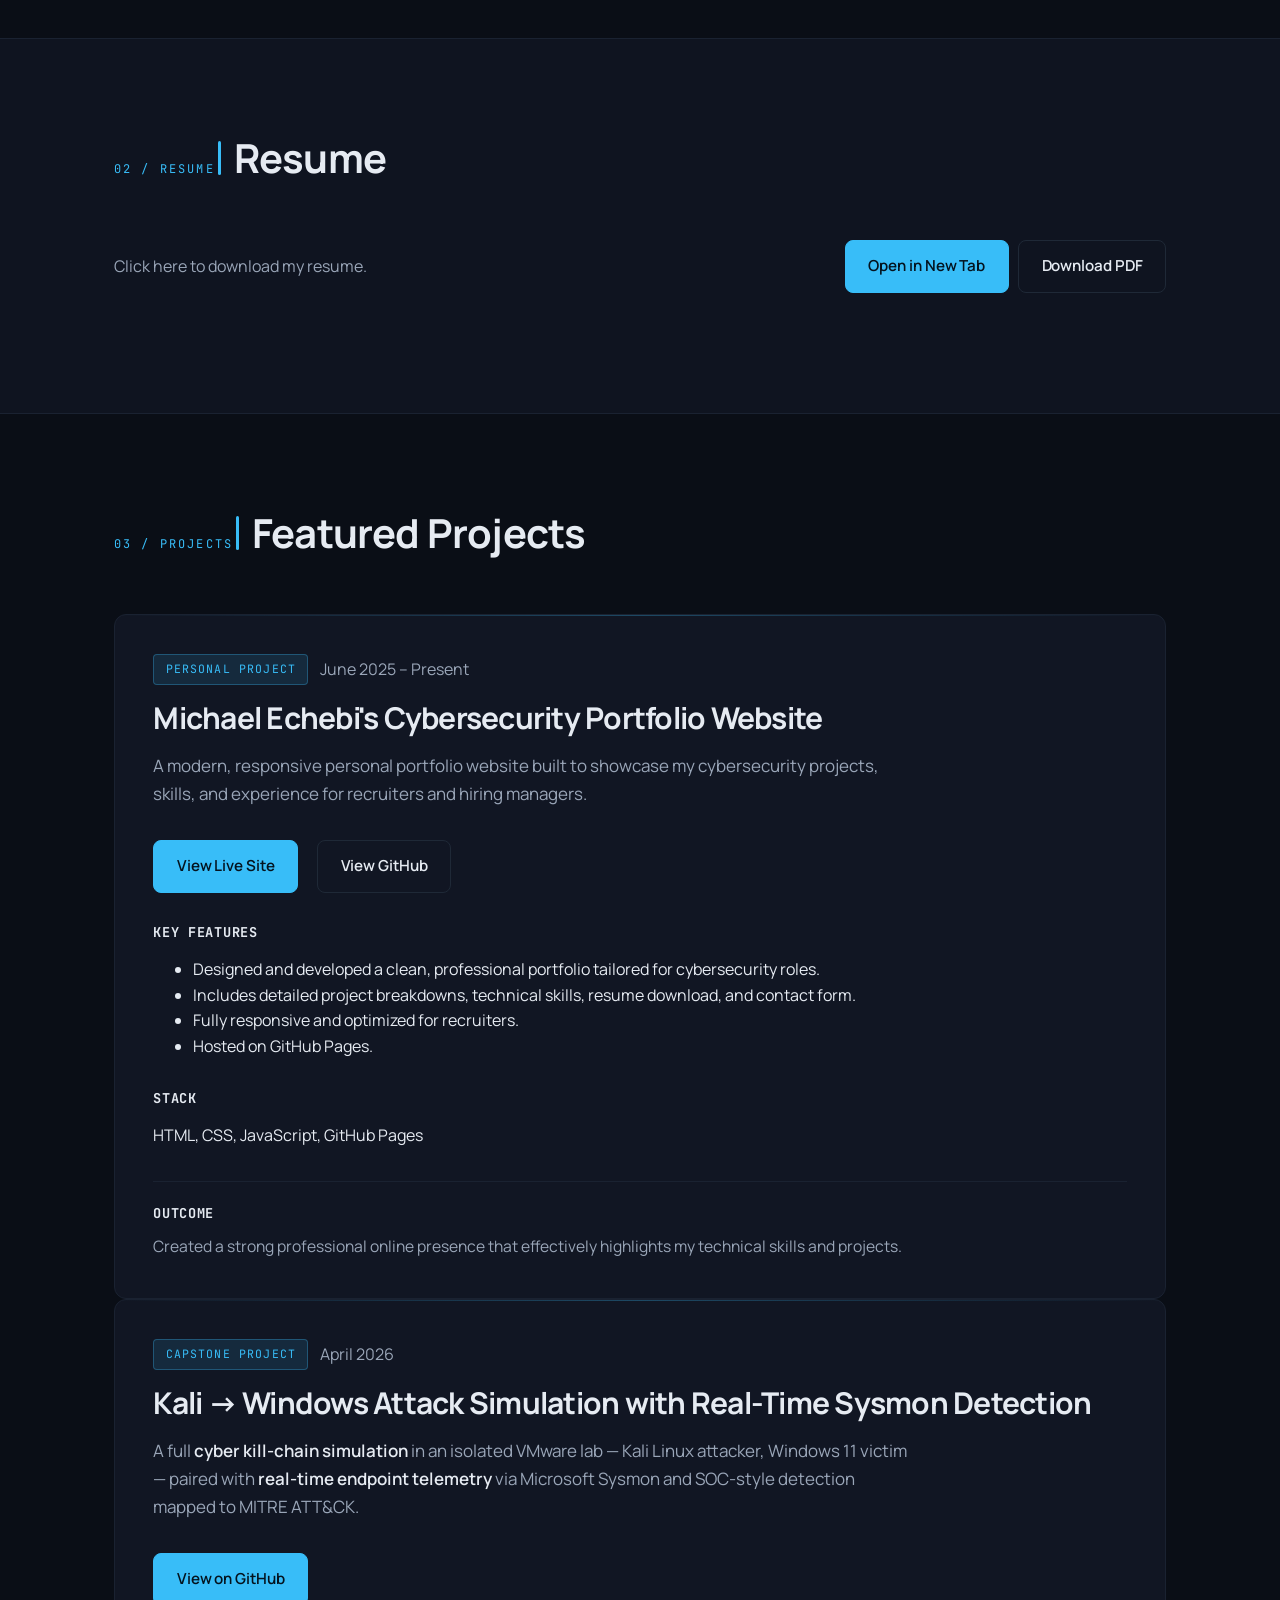
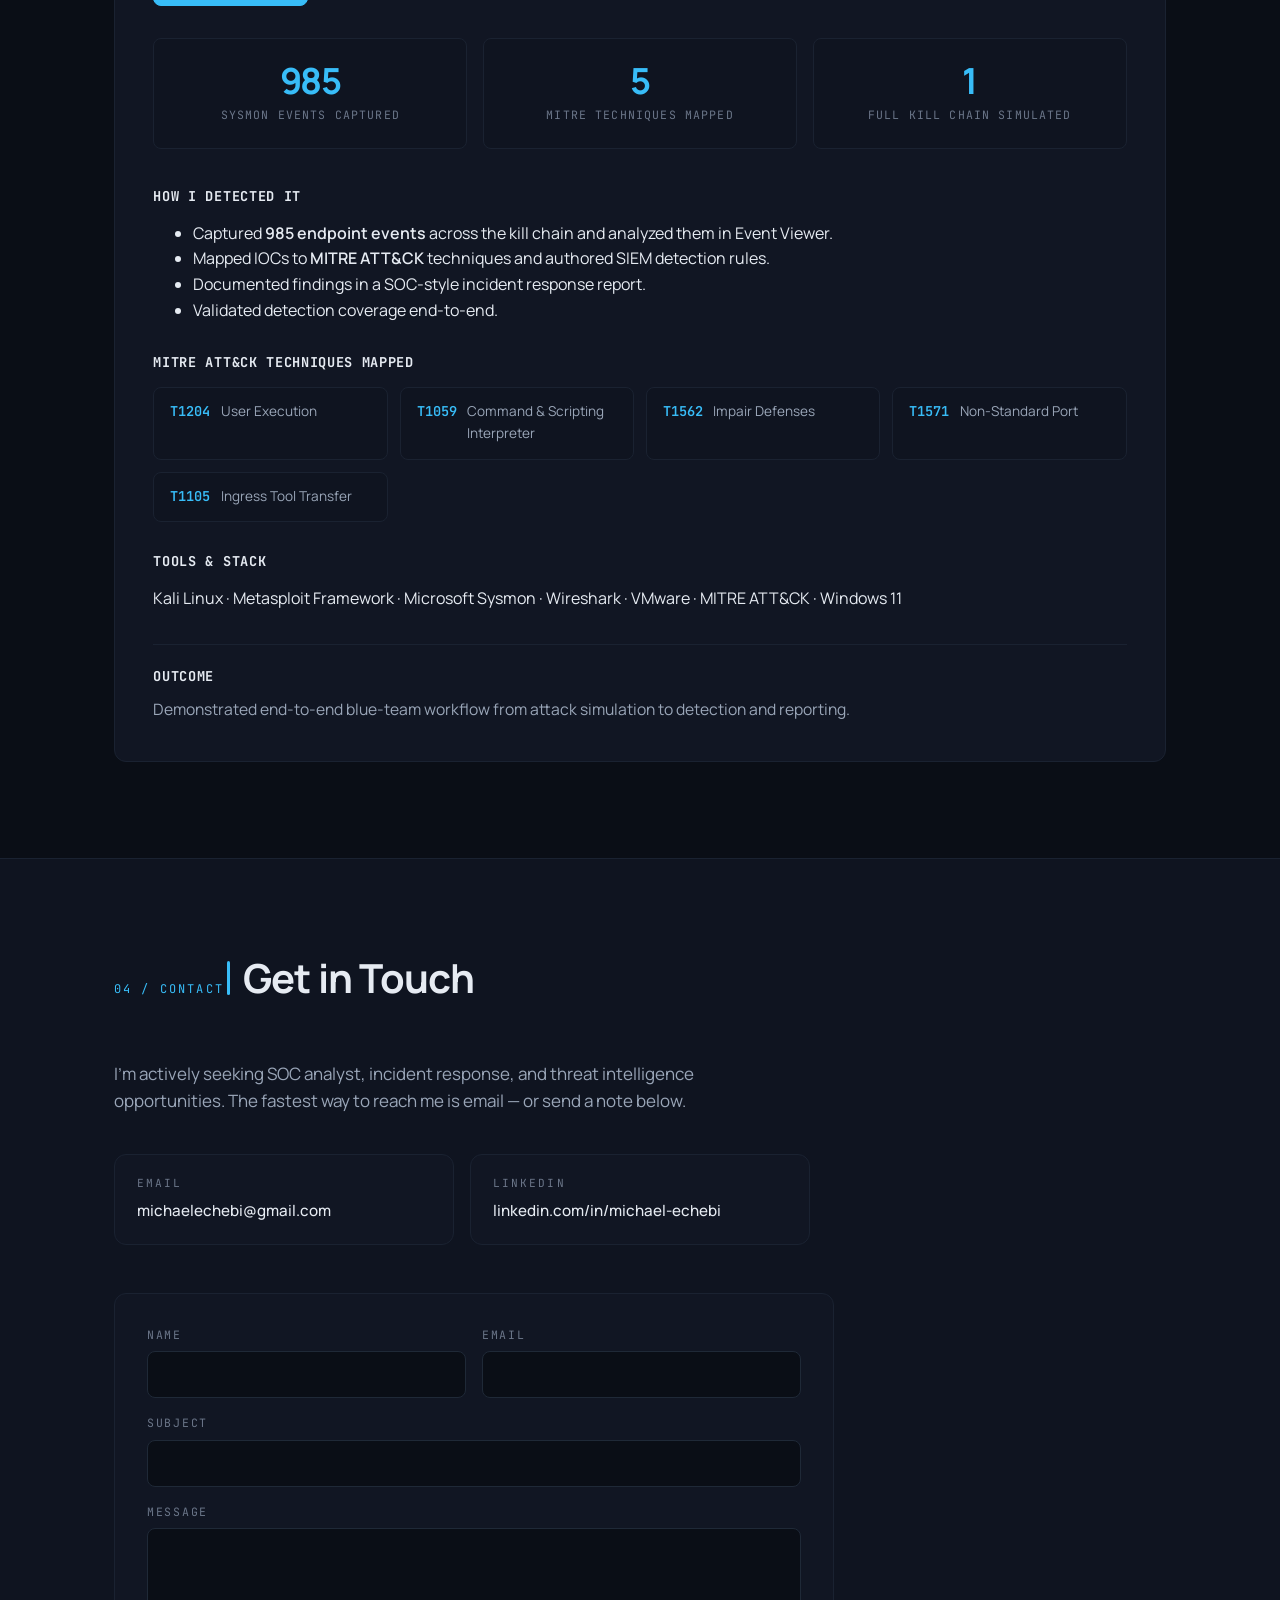
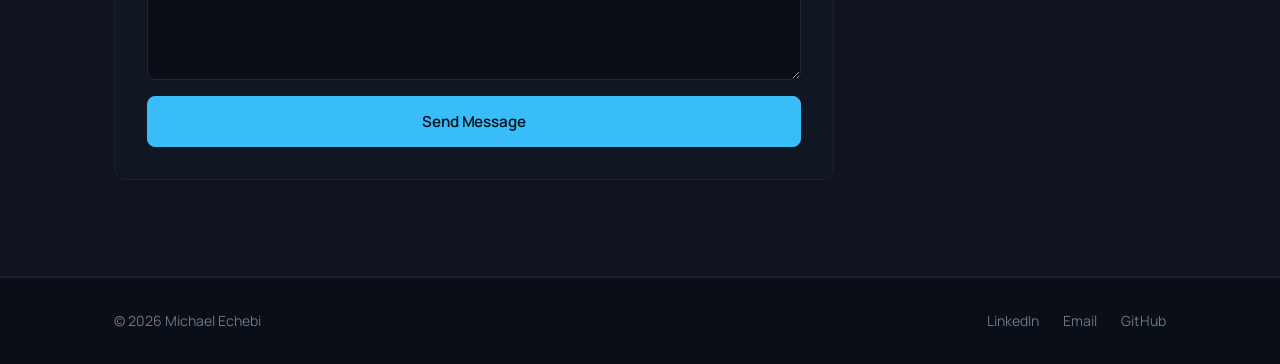
==== commit 9ed09c6d: "Update text and links in index.html" ====
--- a/index.html
+++ b/index.html
@@ -25,7 +25,7 @@
       <nav class="nav__links" aria-label="Primary">
         <a href="#about">About</a>
         <a href="#resume">Resume</a>
-        <a href="#projects">Project</a>
+        <a href="#projects">Projects</a>
         <a href="#contact">Contact</a>
       </nav>
       <button class="nav__toggle" aria-label="Toggle navigation" aria-expanded="false">
@@ -39,12 +39,12 @@
     <section id="hero" class="hero">
       <div class="container hero__inner">
         <p class="eyebrow">Cybersecurity &amp; Information Assurance</p>
-        <h1 class="hero__title">Hi, I'm <span class="accent">Michael Echebi</span>.</h1>
+        <h1 class="hero__title">Hey, I’m <span class="accent">Michael Echebi</span>.</h1>
         <p class="hero__tagline">
-           Cybersecurity Student & Aspiring Defense Analyst
+          Cybersecurity Student & Aspiring Defense Analyst
         </p>
         <div class="hero__cta">
-          <a href="#projects" class="btn btn--primary">View Capstone</a>
+          <a href="#projects" class="btn btn--primary">View Projects</a>
           <a href="assets/Michael_Echebi_Resume.pdf" class="btn btn--ghost" download>
             Download Resume
           </a>
@@ -92,11 +92,10 @@
             </p>
             <p>
               Beyond the technical side, I serve as a campus and ministry leader, which
-              has strengthened my ability to communicate complex security concepts to non-technical stakeholders — 
-              a skill I bring to every incident briefing and detection writeup.
+              has strengthened my ability to communicate complex security concepts to non-technical stakeholders.
             </p>
             <p>
-              I'm actively seeking <strong>SOC analyst, threat hunting, and incident response internships</strong>.
+              I'm actively seeking <strong>SOC analyst, threat hunting, and incident response</strong> opportunities.
             </p>
 
             <div class="about__meta">
@@ -159,7 +158,6 @@
 
           <div>
             <h3 class="subhead">Experience</h3>
-
             <div class="card">
               <div class="card__row">
                 <strong>Development Associate Intern</strong>
@@ -262,10 +260,55 @@
     <section id="projects" class="section">
       <div class="container">
         <div class="section__heading">
-          <span class="section__label">03 / Project</span>
-          <h2>Featured Project</h2>
-        </div>
-
+          <span class="section__label">03 / Projects</span>
+          <h2>Featured Projects</h2>
+        </div>
+
+        <!-- New Portfolio Project (On Top) -->
+        <article class="project">
+          <header class="project__header">
+            <div class="project__tag-row">
+              <span class="tag tag--filled">Personal Project</span>
+              <span class="muted">June 2025 – Present</span>
+            </div>
+            <h3 class="project__title">
+              Michael Echebi's Cybersecurity Portfolio Website
+            </h3>
+            <p class="project__lede">
+              A modern, responsive personal portfolio website built to showcase my cybersecurity projects, skills, and experience for recruiters and hiring managers.
+            </p>
+            <div style="margin: 2rem 0;">
+              <a href="https://mechebi0.github.io/portfolio/" target="_blank" rel="noopener" class="btn btn--primary">
+                View Live Site
+              </a>
+              <a href="https://github.com/mechebi0" target="_blank" rel="noopener" class="btn btn--ghost" style="margin-left: 1rem;">
+                View GitHub
+              </a>
+            </div>
+          </header>
+
+          <div class="project__section">
+            <h4>Key Features</h4>
+            <ul>
+              <li>Designed and developed a clean, professional portfolio tailored for cybersecurity roles.</li>
+              <li>Includes detailed project breakdowns, technical skills, resume download, and contact form.</li>
+              <li>Fully responsive and optimized for recruiters.</li>
+              <li>Hosted on GitHub Pages.</li>
+            </ul>
+          </div>
+
+          <div class="project__section">
+            <h4>Stack</h4>
+            <p>HTML, CSS, JavaScript, GitHub Pages</p>
+          </div>
+
+          <div class="project__outcome">
+            <h4>Outcome</h4>
+            <p>Created a strong professional online presence that effectively highlights my technical skills and projects.</p>
+          </div>
+        </article>
+
+        <!-- Original Kali Capstone -->
         <article class="project">
           <header class="project__header">
             <div class="project__tag-row">
@@ -305,68 +348,35 @@
           <div class="project__section">
             <h4>How I Detected It</h4>
             <ul>
-              <li>
-                Captured <strong>985 endpoint events</strong> across the kill chain and analyzed them in
-                Event Viewer to surface Indicators of Compromise.
-              </li>
-              <li>
-                Mapped IOCs to <strong>MITRE ATT&amp;CK</strong> techniques and authored corresponding
-                SIEM-style detection rules (Splunk/Sigma/KQL/Wazuh for process anomalies, suspicious child processes, non-standard ports).
-              </li>
-              <li>
-                Documented findings in a <strong>SOC-style incident response report</strong> covering
-                timeline reconstruction, detection logic, and recommended hardening.
-              </li>
-              <li>
-                Validated detection coverage end-to-end — every step of the simulated intrusion produced
-                at least one actionable telemetry artifact.
-              </li>
+              <li>Captured <strong>985 endpoint events</strong> across the kill chain and analyzed them in Event Viewer.</li>
+              <li>Mapped IOCs to <strong>MITRE ATT&amp;CK</strong> techniques and authored SIEM detection rules.</li>
+              <li>Documented findings in a SOC-style incident response report.</li>
+              <li>Validated detection coverage end-to-end.</li>
             </ul>
           </div>
 
           <div class="project__section">
             <h4>MITRE ATT&amp;CK Techniques Mapped</h4>
             <div class="tech-grid">
-              <div class="tech">
-                <div class="tech__id">T1204</div>
-                <div class="tech__name">User Execution</div>
-              </div>
-              <div class="tech">
-                <div class="tech__id">T1059</div>
-                <div class="tech__name">Command &amp; Scripting Interpreter</div>
-              </div>
-              <div class="tech">
-                <div class="tech__id">T1562</div>
-                <div class="tech__name">Impair Defenses</div>
-              </div>
-              <div class="tech">
-                <div class="tech__id">T1571</div>
-                <div class="tech__name">Non-Standard Port</div>
-              </div>
-              <div class="tech">
-                <div class="tech__id">T1105</div>
-                <div class="tech__name">Ingress Tool Transfer</div>
-              </div>
+              <div class="tech"><div class="tech__id">T1204</div><div class="tech__name">User Execution</div></div>
+              <div class="tech"><div class="tech__id">T1059</div><div class="tech__name">Command &amp; Scripting Interpreter</div></div>
+              <div class="tech"><div class="tech__id">T1562</div><div class="tech__name">Impair Defenses</div></div>
+              <div class="tech"><div class="tech__id">T1571</div><div class="tech__name">Non-Standard Port</div></div>
+              <div class="tech"><div class="tech__id">T1105</div><div class="tech__name">Ingress Tool Transfer</div></div>
             </div>
           </div>
 
           <div class="project__section">
             <h4>Tools &amp; Stack</h4>
-            <p>
-              Kali Linux · Metasploit Framework · msfvenom · Microsoft Sysmon · SwiftOnSecurity Config · 
-              Wireshark · Event Viewer · VMware · MITRE ATT&amp;CK · Windows 11
-            </p>
+            <p>Kali Linux · Metasploit Framework · Microsoft Sysmon · Wireshark · VMware · MITRE ATT&amp;CK · Windows 11</p>
           </div>
 
           <div class="project__outcome">
             <h4>Outcome</h4>
-            <p>
-              Demonstrated end-to-end blue-team workflow: <em>simulate adversary behavior → collect telemetry → 
-              detect, attribute, and report.</em> The GitHub repo includes 30+ files: evidence screenshots,
-              detection rules (Splunk/Sigma/KQL/Wazuh), IOC tables, MITRE mappings, and a complete reproduction guide.
-            </p>
+            <p>Demonstrated end-to-end blue-team workflow from attack simulation to detection and reporting.</p>
           </div>
         </article>
+
       </div>
     </section>
 
@@ -441,7 +451,7 @@
       <span class="footer__links">
         <a href="https://www.linkedin.com/in/michael-echebi/" target="_blank" rel="noopener">LinkedIn</a>
         <a href="mailto:michaelechebi@gmail.com">Email</a>
-        <a href="https://github.com/mechebi0/kali-windows-attack-simulation" target="_blank" rel="noopener">Capstone Repo</a>
+        <a href="https://github.com/mechebi0" target="_blank" rel="noopener">GitHub</a>
       </span>
     </div>
   </footer>
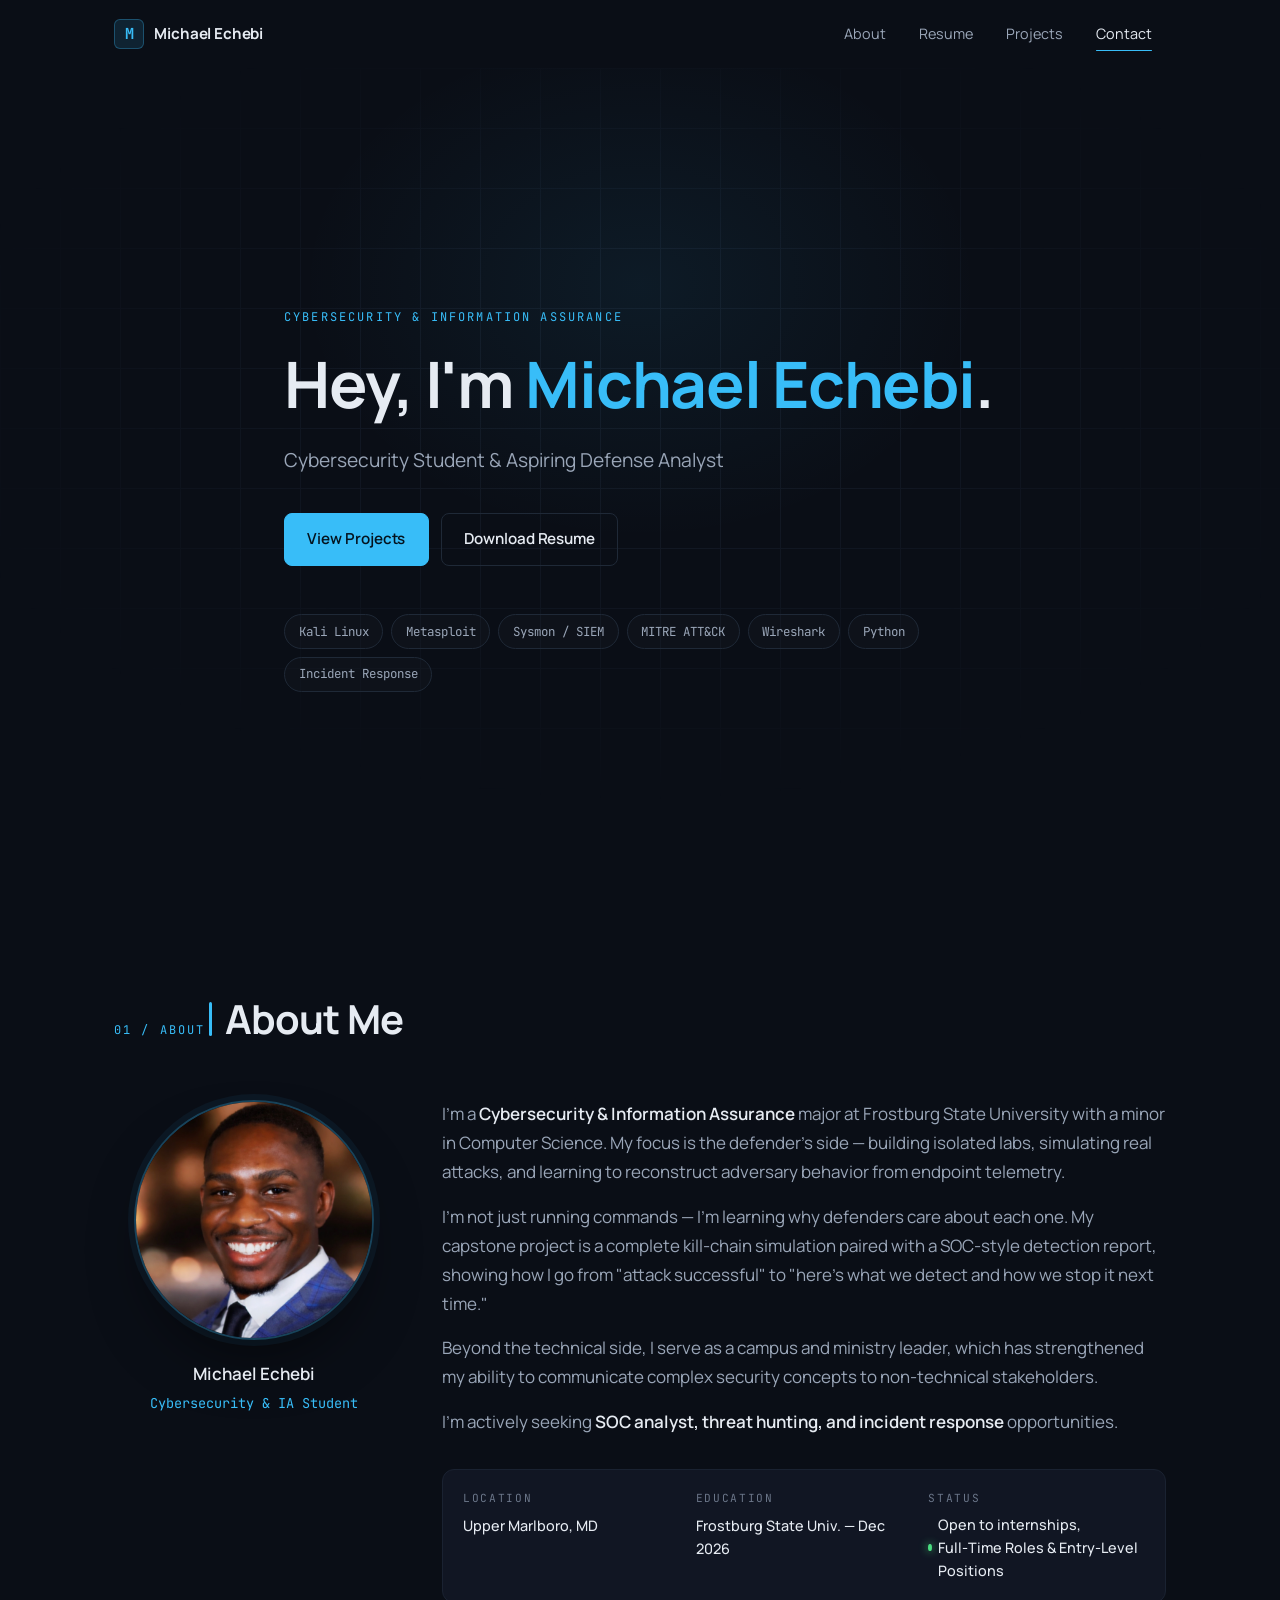
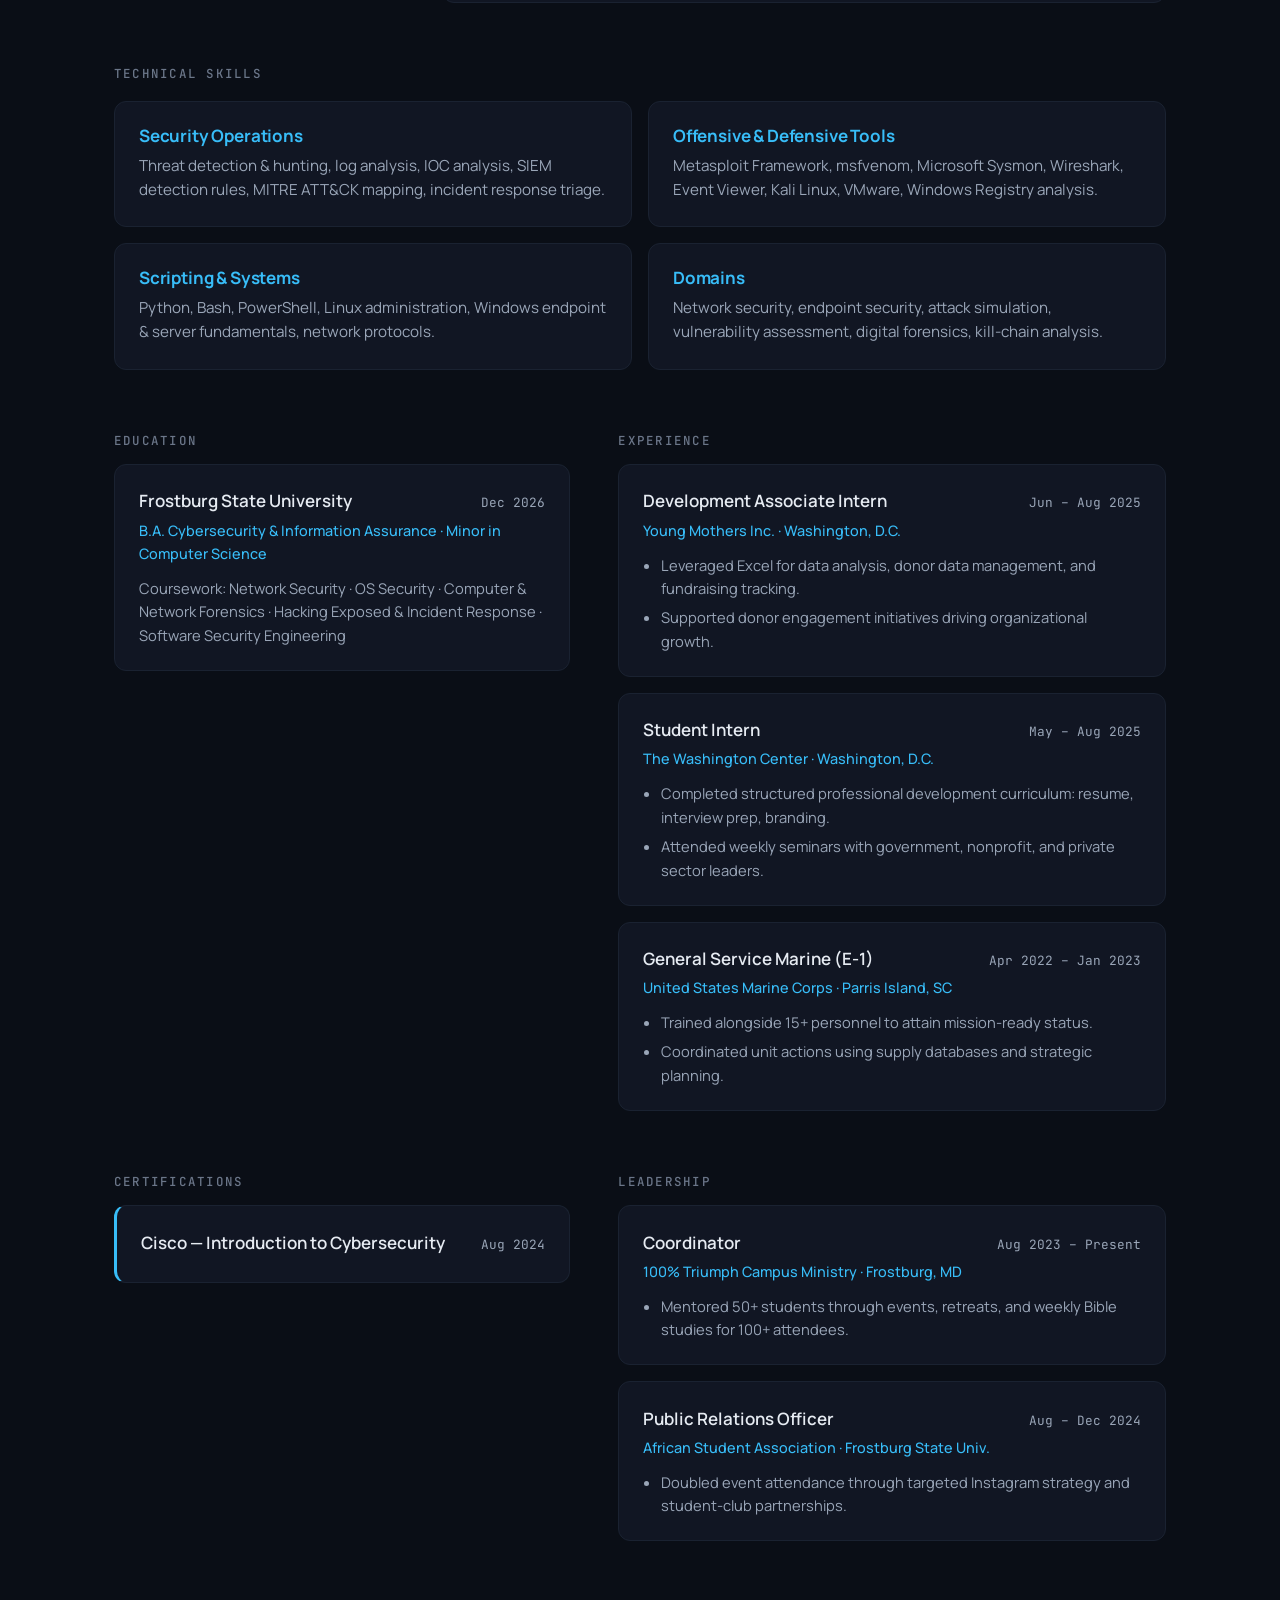
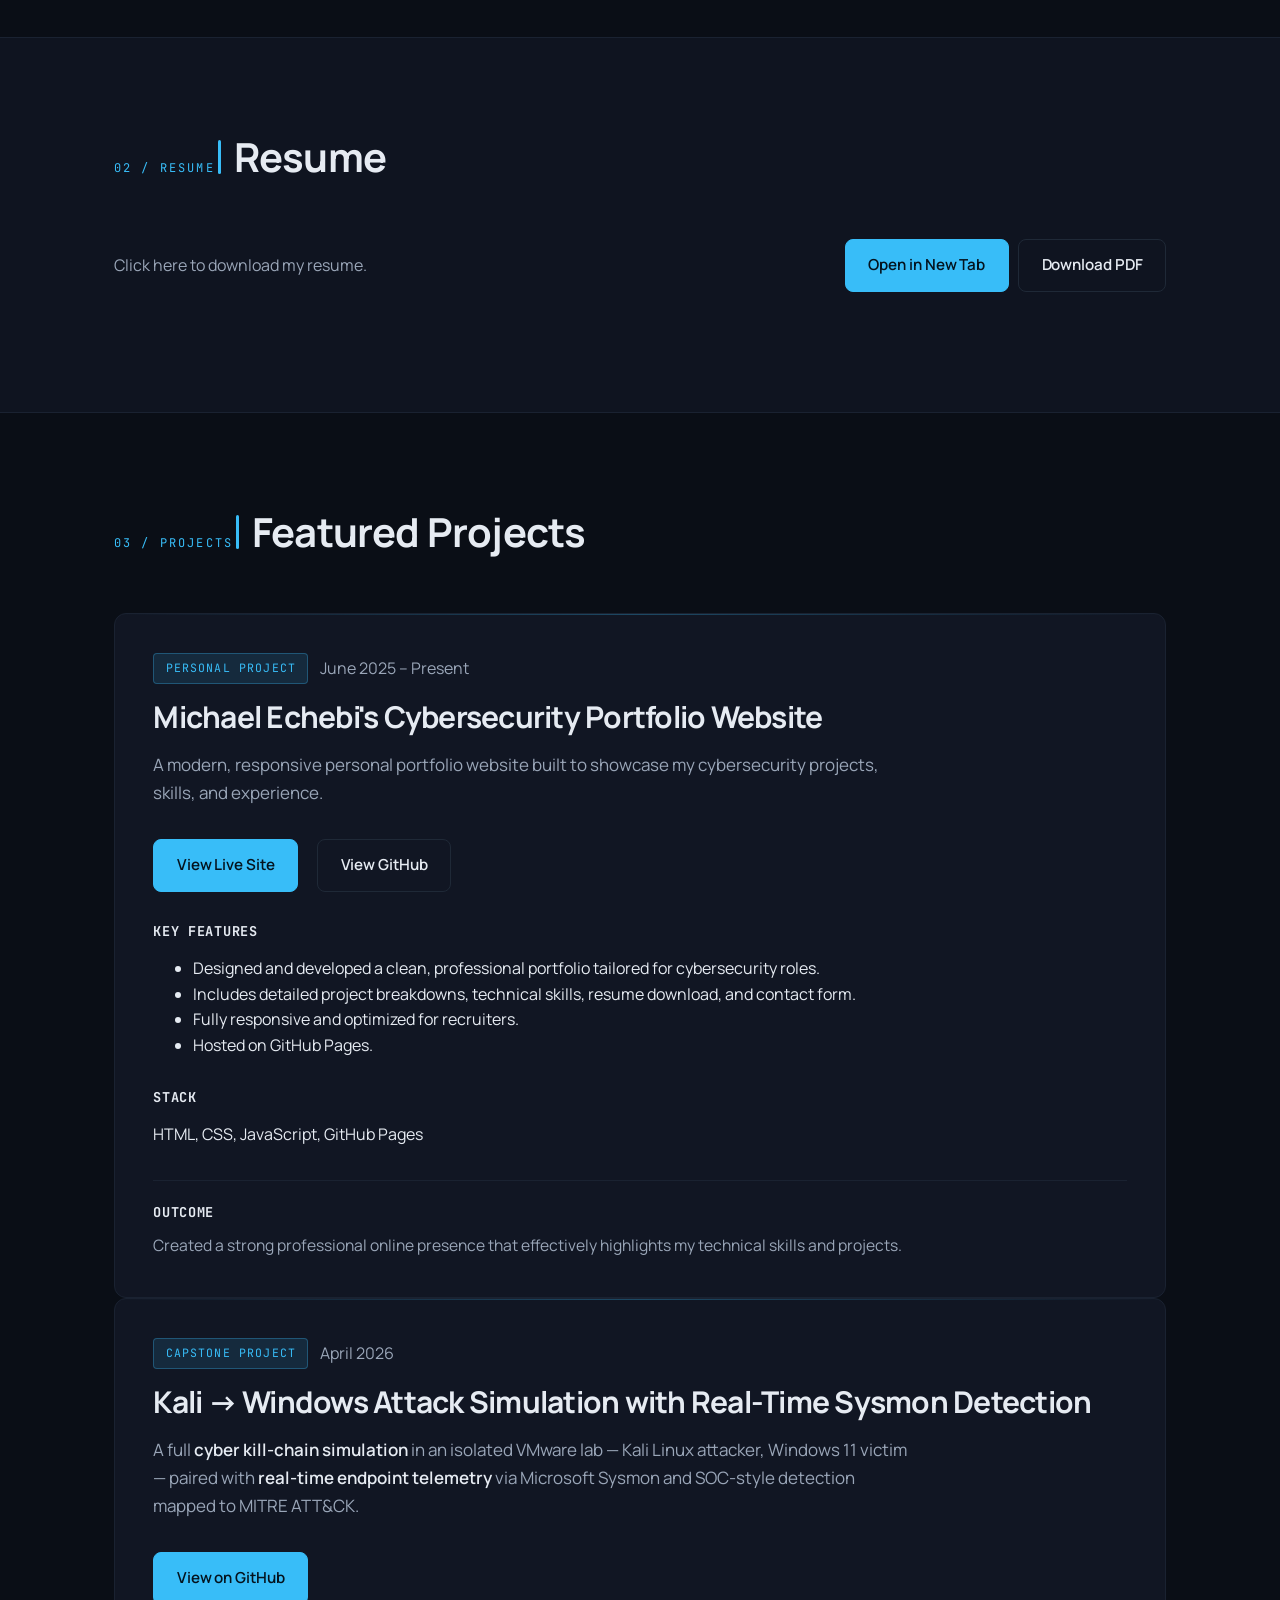
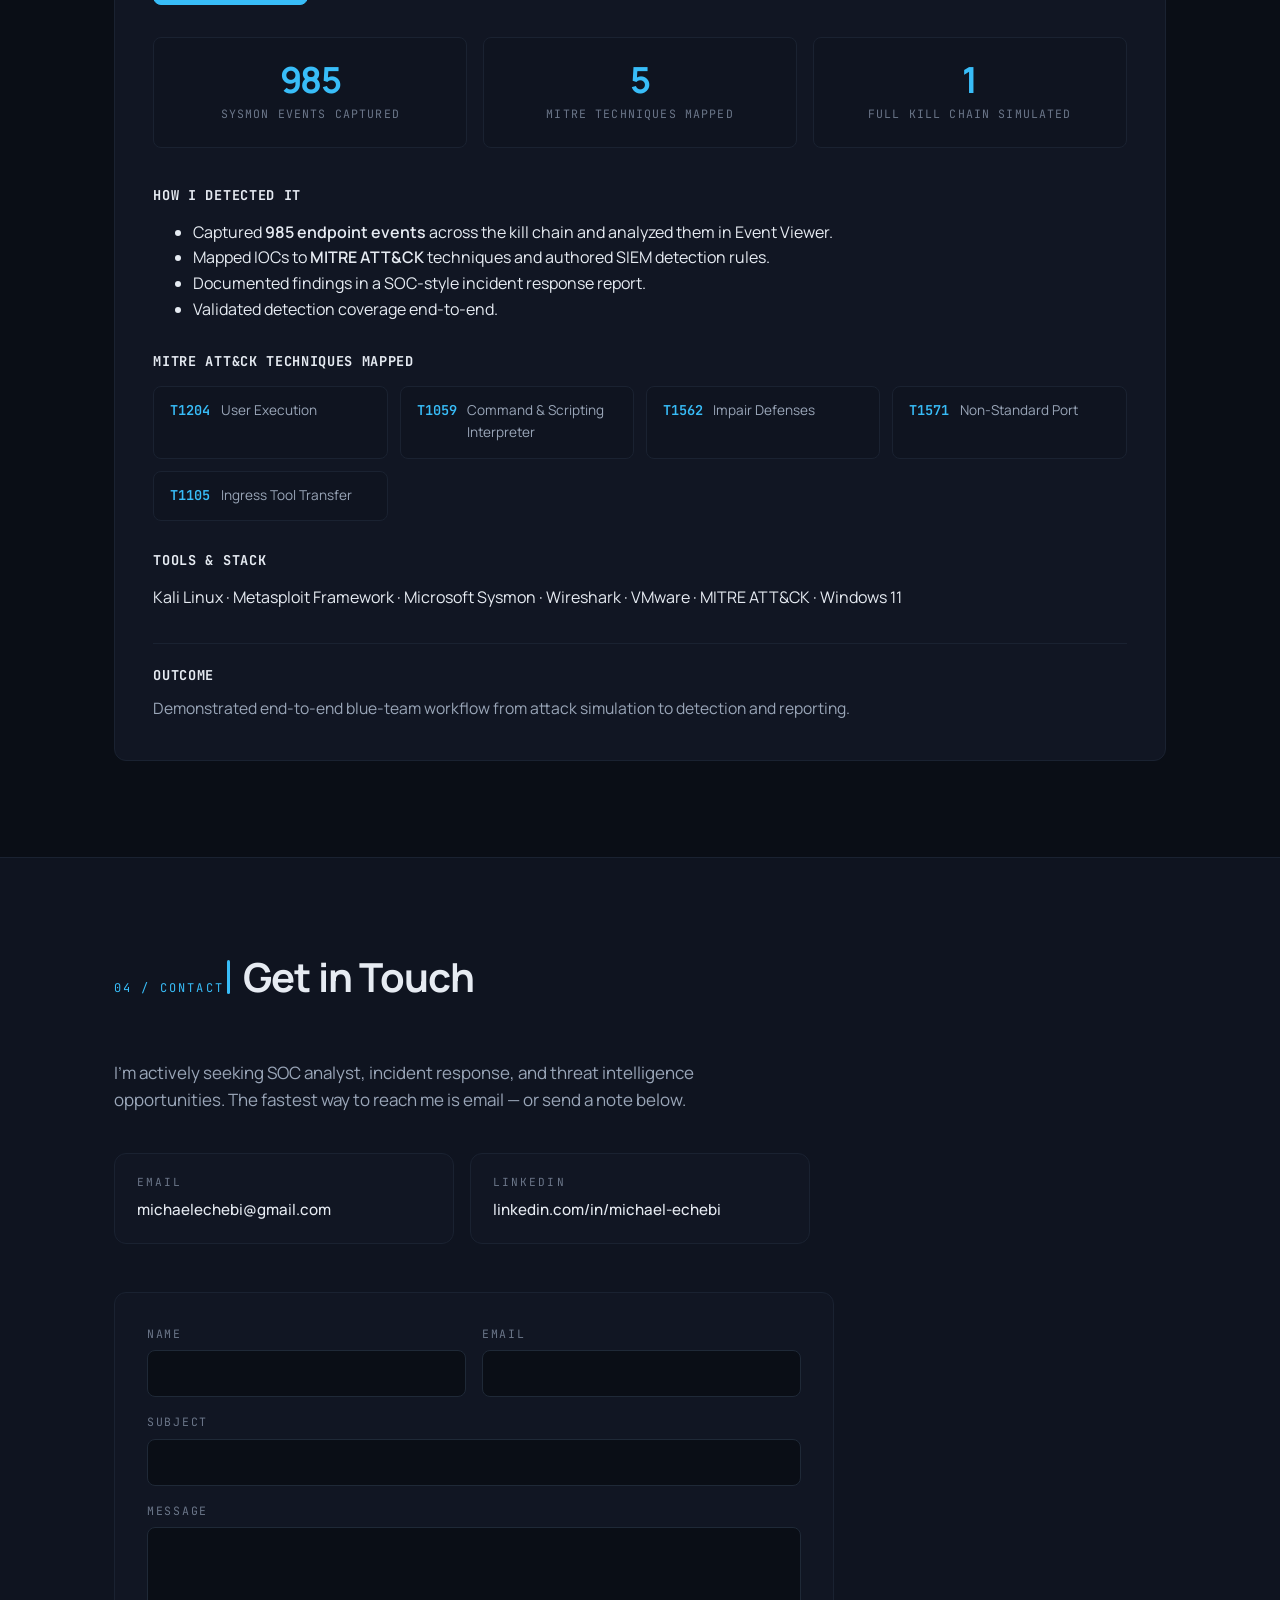
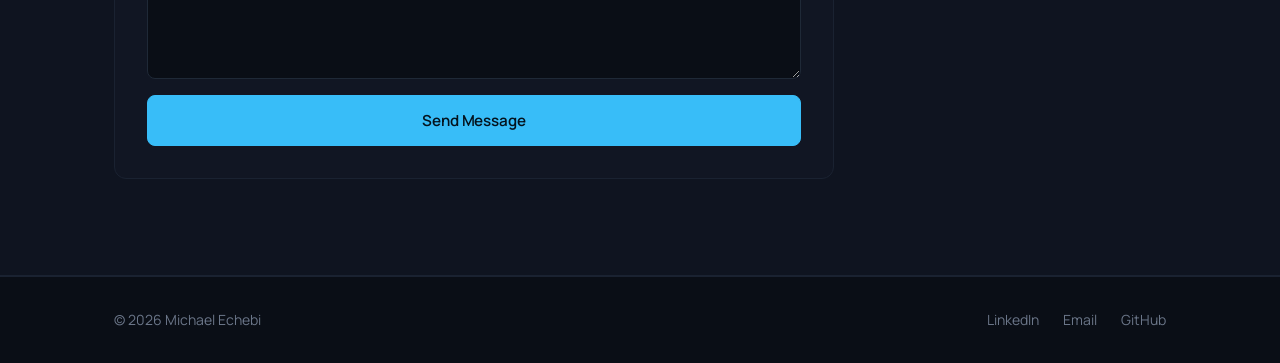
==== commit 3969038e: "Remove 'for recruiters and hiring managers' from portfolio project description" ====
--- a/index.html
+++ b/index.html
@@ -12,7 +12,7 @@
   <link href="https://fonts.googleapis.com/css2?family=Manrope:wght@300;400;500;600;700;800&family=JetBrains+Mono:wght@400;500&display=swap" rel="stylesheet" />
 
   <link rel="stylesheet" href="css/styles.css" />
-  <link rel="icon" type="image/svg+xml" href="data:image/svg+xml,%3Csvg xmlns='http://www.w3.org/2000/svg' viewBox='0 0 100 100'%3E%3Crect width='100' height='100' rx='20' fill='%230b0f17'/%3E%3Ctext x='50' y='66' font-family='monospace' font-size='44' font-weight='700' text-anchor='middle' fill='%2338bdf8'%3EM%3C/text%3E%3C/svg%3E" />
+  <link rel="icon" type="image/svg+xml" href="data:image/svg+xml,%3Csvg xmlns='http://www.w3.org/2000/svg' viewBox='0 0 100 100'%3E%3Crect width='100' height='100' rx='20' fill='%230b0f17'/%3E%3Ctext [...]
 </head>
 <body>
 
@@ -39,7 +39,7 @@
     <section id="hero" class="hero">
       <div class="container hero__inner">
         <p class="eyebrow">Cybersecurity &amp; Information Assurance</p>
-        <h1 class="hero__title">Hey, I’m <span class="accent">Michael Echebi</span>.</h1>
+        <h1 class="hero__title">Hey, I'm <span class="accent">Michael Echebi</span>.</h1>
         <p class="hero__tagline">
           Cybersecurity Student & Aspiring Defense Analyst
         </p>
@@ -275,7 +275,7 @@
               Michael Echebi's Cybersecurity Portfolio Website
             </h3>
             <p class="project__lede">
-              A modern, responsive personal portfolio website built to showcase my cybersecurity projects, skills, and experience for recruiters and hiring managers.
+              A modern, responsive personal portfolio website built to showcase my cybersecurity projects, skills, and experience.
             </p>
             <div style="margin: 2rem 0;">
               <a href="https://mechebi0.github.io/portfolio/" target="_blank" rel="noopener" class="btn btn--primary">
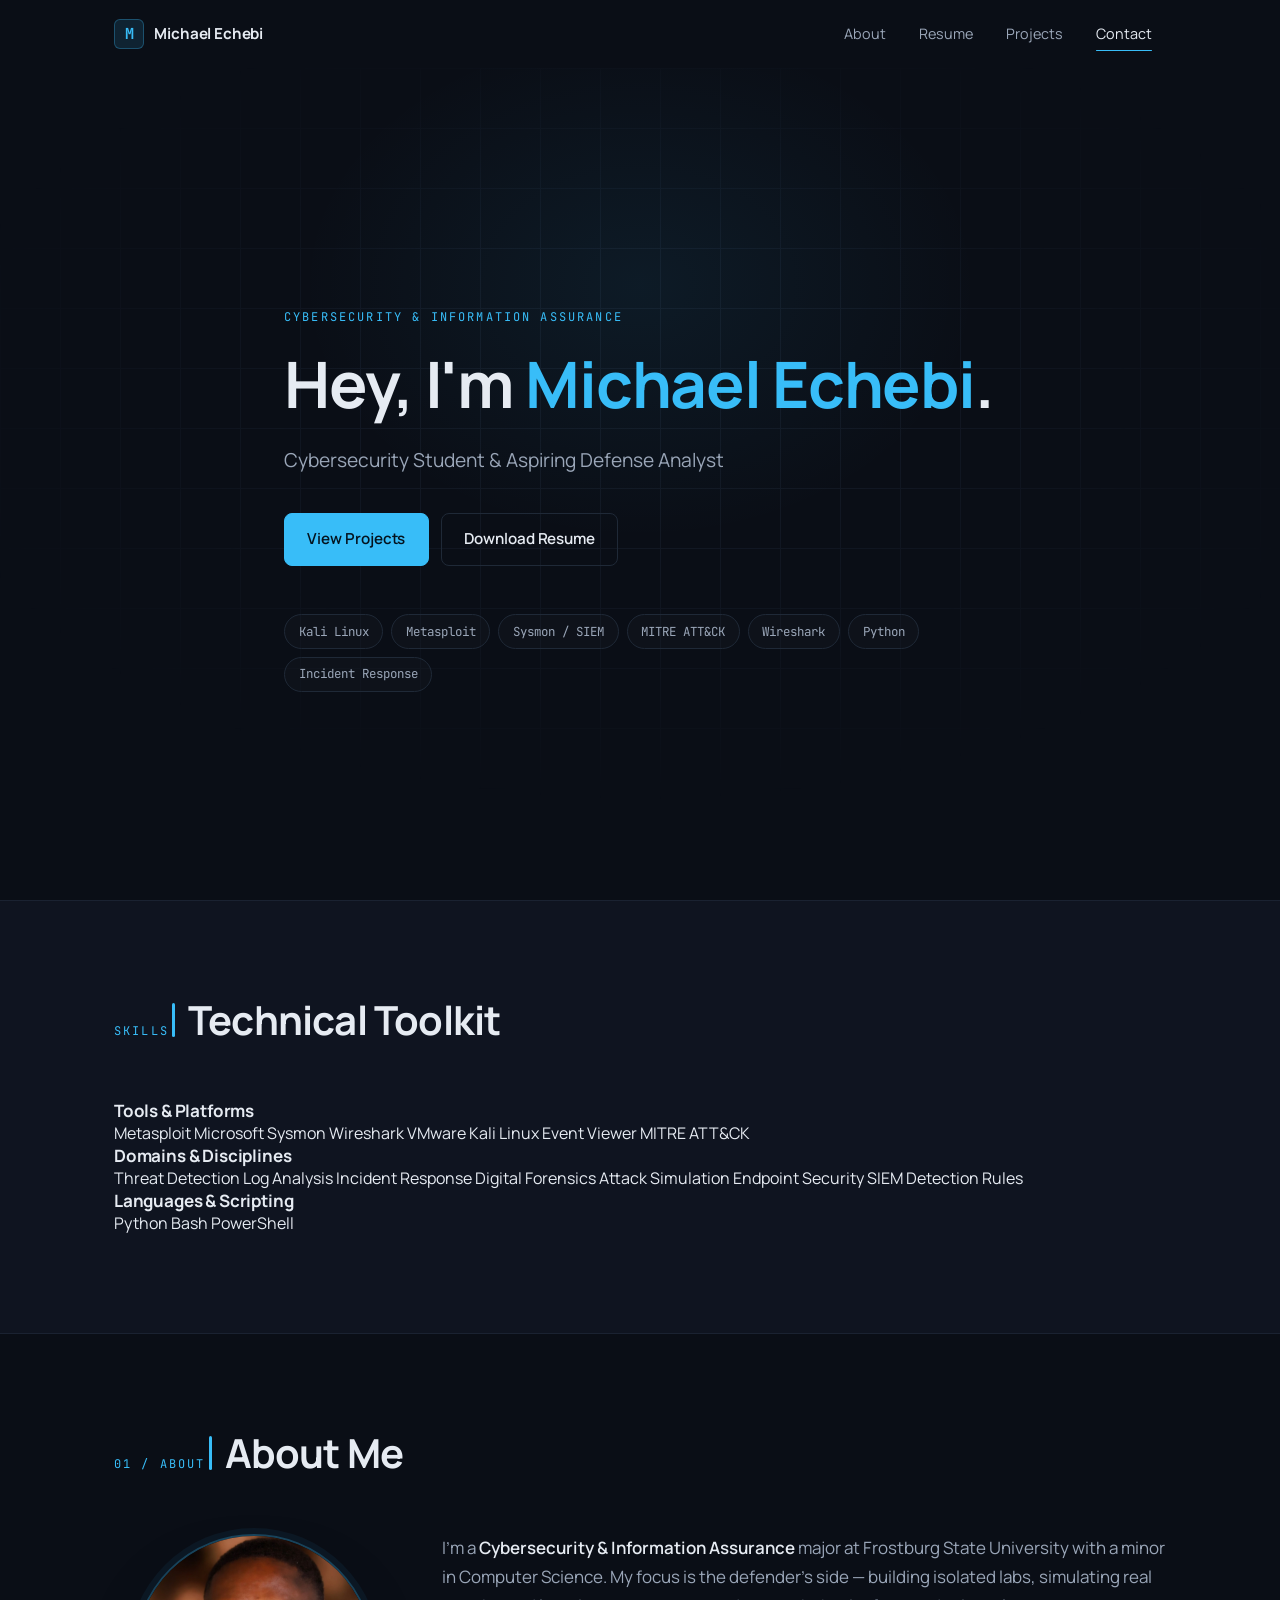
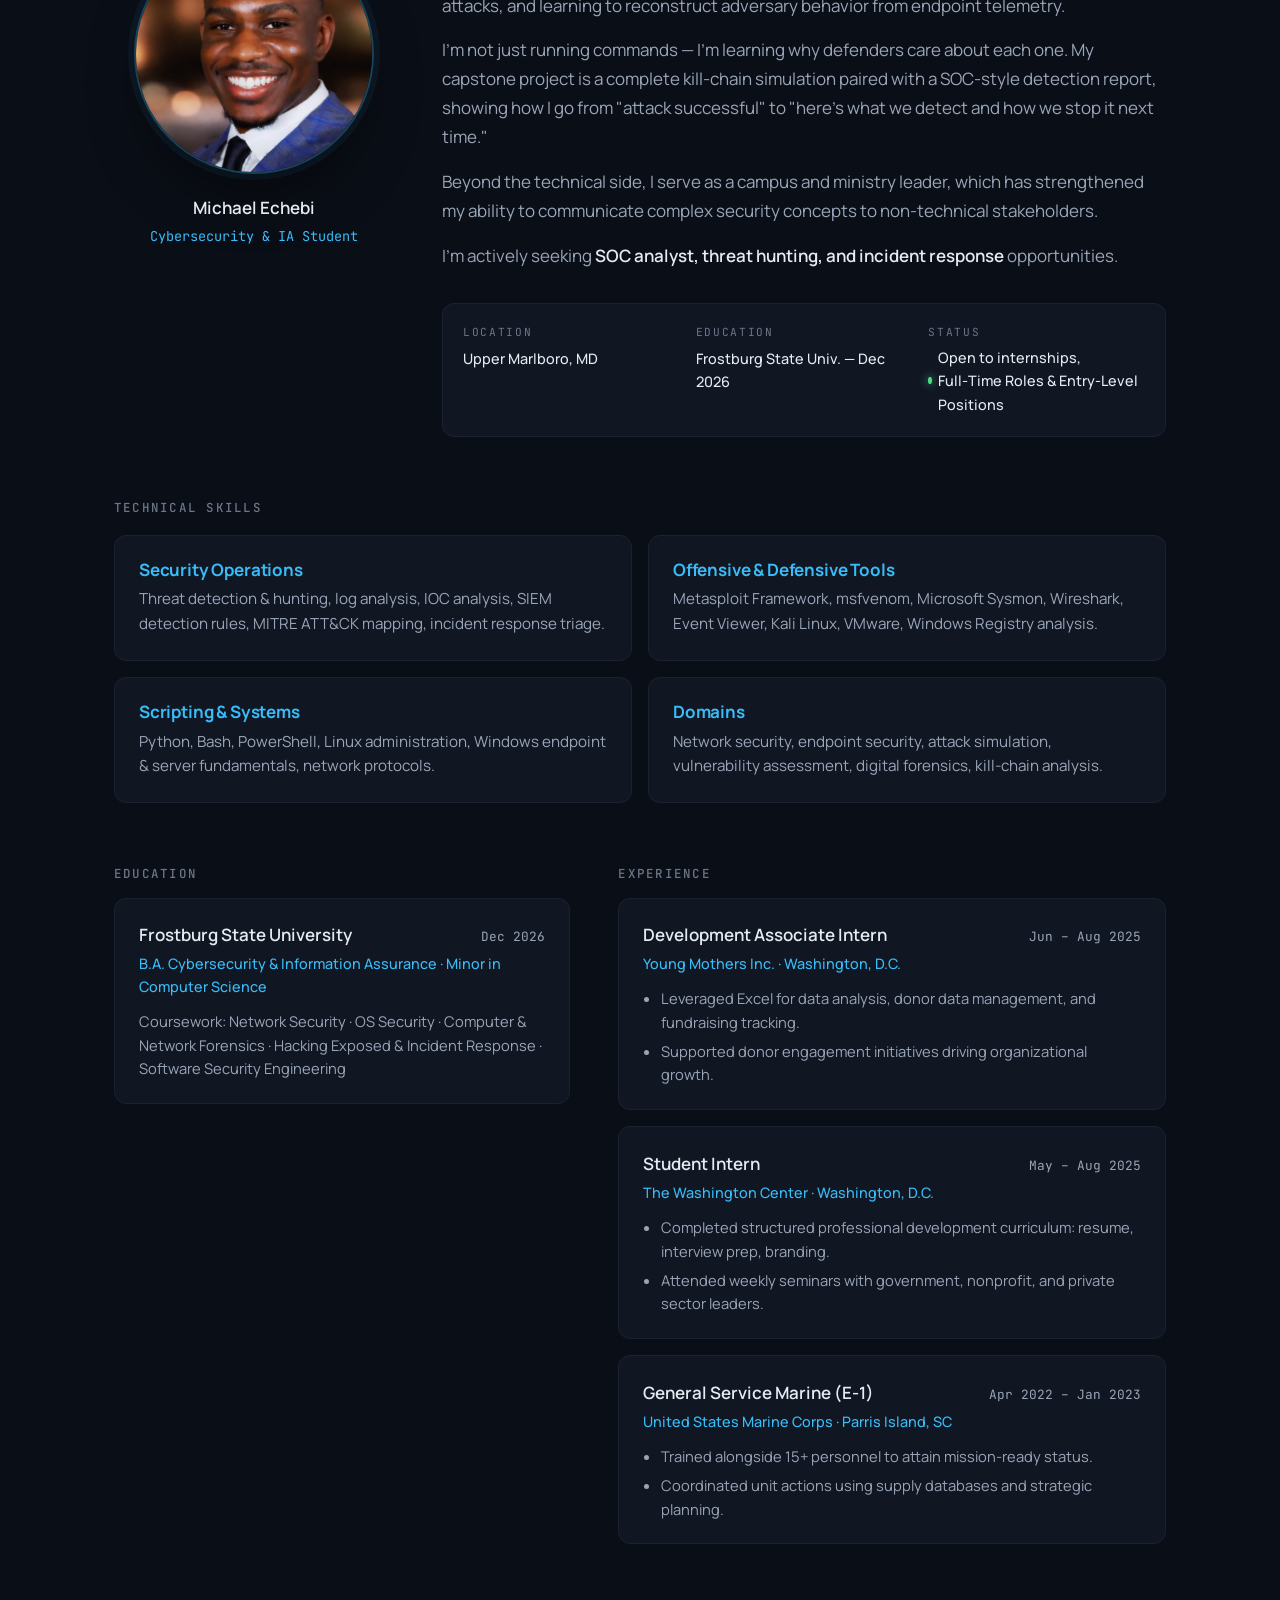
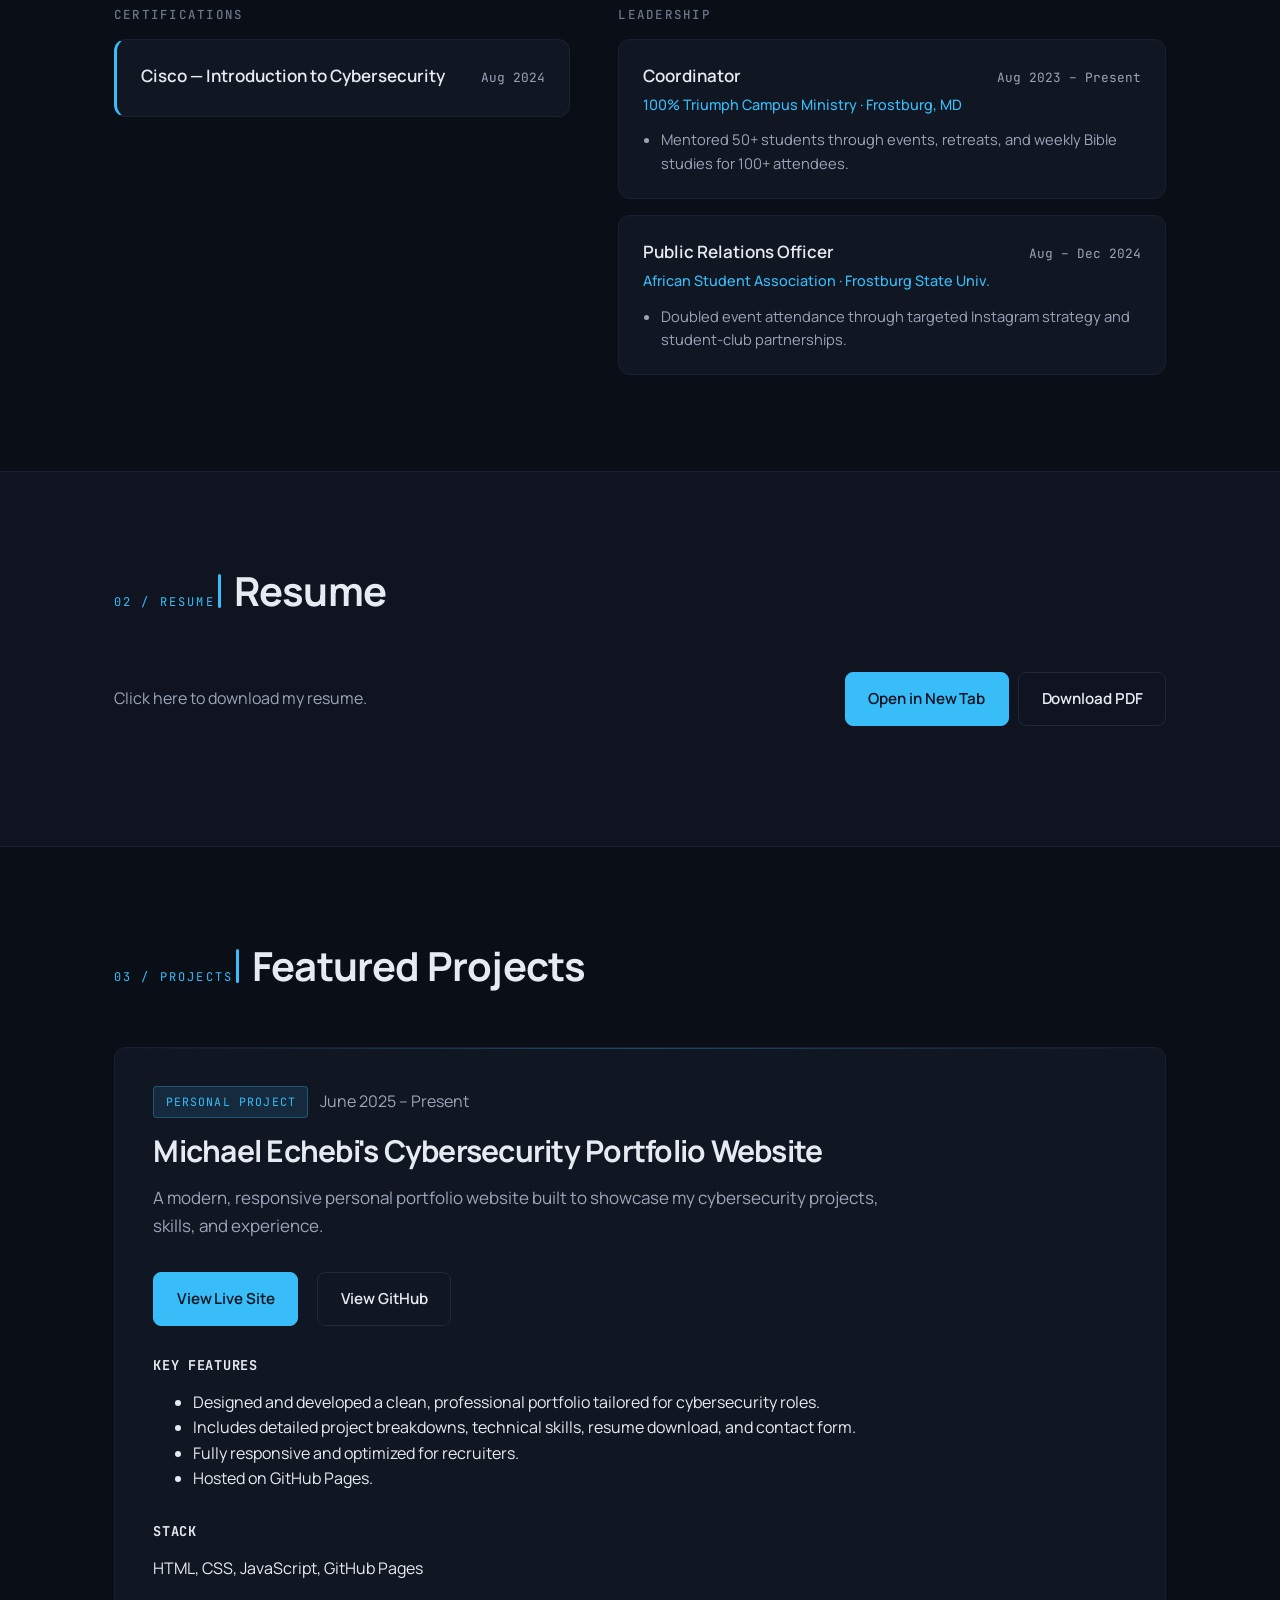
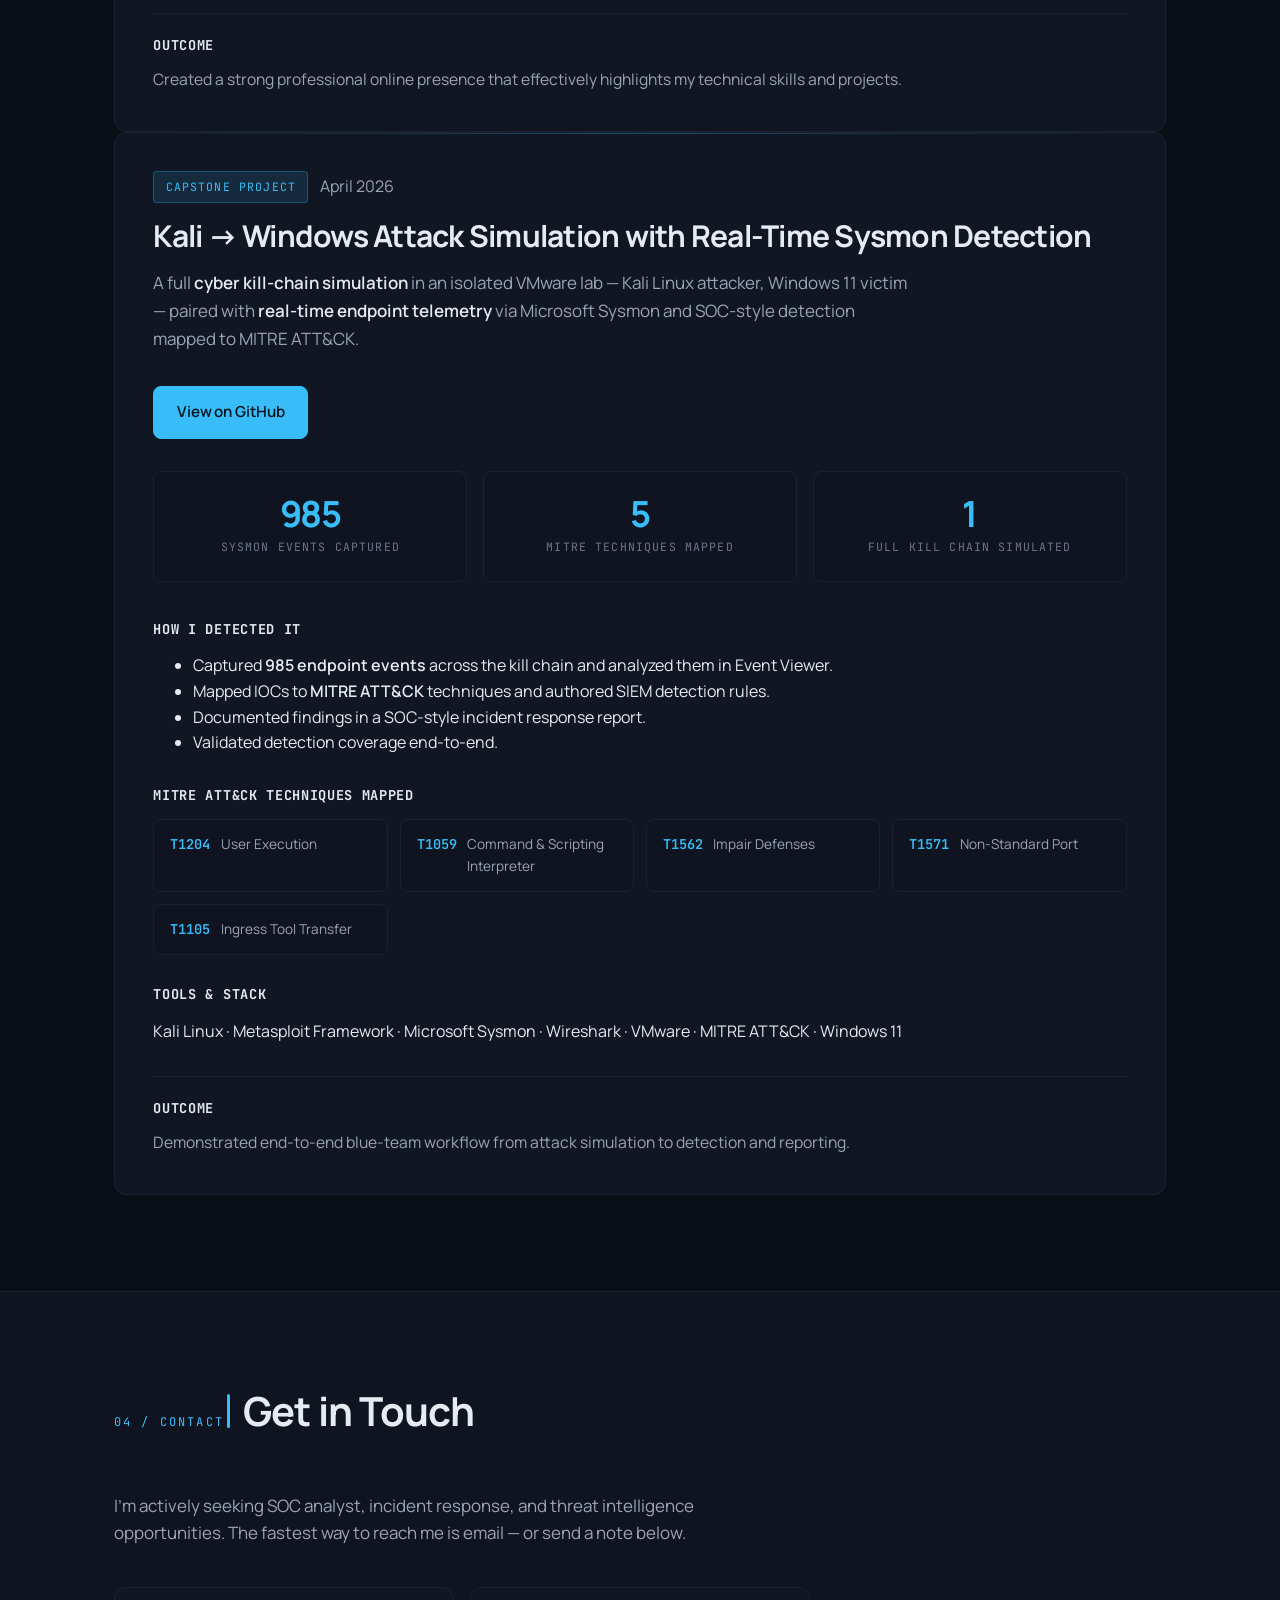
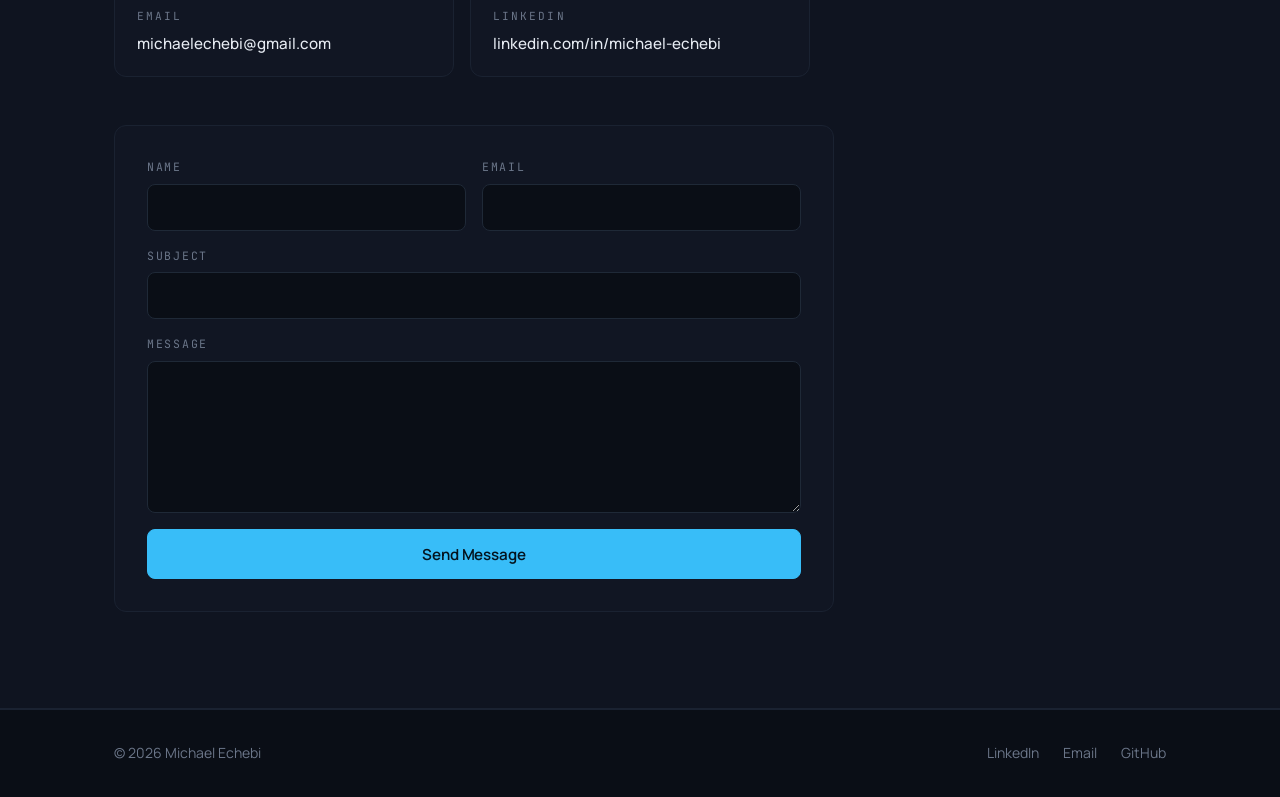
==== commit 62b50b2f: "Add dedicated Skills section with pill-style tags for quick scanning" ====
--- a/index.html
+++ b/index.html
@@ -59,6 +59,52 @@
           <li>Python</li>
           <li>Incident Response</li>
         </ul>
+      </div>
+    </section>
+
+    <section id="skills" class="section section--alt">
+      <div class="container">
+        <div class="section__heading">
+          <span class="section__label">Skills</span>
+          <h2>Technical Toolkit</h2>
+        </div>
+
+        <div class="skills-quick">
+          <div class="skills-category">
+            <h4 class="skills-category__title">Tools &amp; Platforms</h4>
+            <div class="skills-pills">
+              <span class="skill-pill">Metasploit</span>
+              <span class="skill-pill">Microsoft Sysmon</span>
+              <span class="skill-pill">Wireshark</span>
+              <span class="skill-pill">VMware</span>
+              <span class="skill-pill">Kali Linux</span>
+              <span class="skill-pill">Event Viewer</span>
+              <span class="skill-pill">MITRE ATT&amp;CK</span>
+            </div>
+          </div>
+
+          <div class="skills-category">
+            <h4 class="skills-category__title">Domains &amp; Disciplines</h4>
+            <div class="skills-pills">
+              <span class="skill-pill">Threat Detection</span>
+              <span class="skill-pill">Log Analysis</span>
+              <span class="skill-pill">Incident Response</span>
+              <span class="skill-pill">Digital Forensics</span>
+              <span class="skill-pill">Attack Simulation</span>
+              <span class="skill-pill">Endpoint Security</span>
+              <span class="skill-pill">SIEM Detection Rules</span>
+            </div>
+          </div>
+
+          <div class="skills-category">
+            <h4 class="skills-category__title">Languages &amp; Scripting</h4>
+            <div class="skills-pills">
+              <span class="skill-pill">Python</span>
+              <span class="skill-pill">Bash</span>
+              <span class="skill-pill">PowerShell</span>
+            </div>
+          </div>
+        </div>
       </div>
     </section>
 
